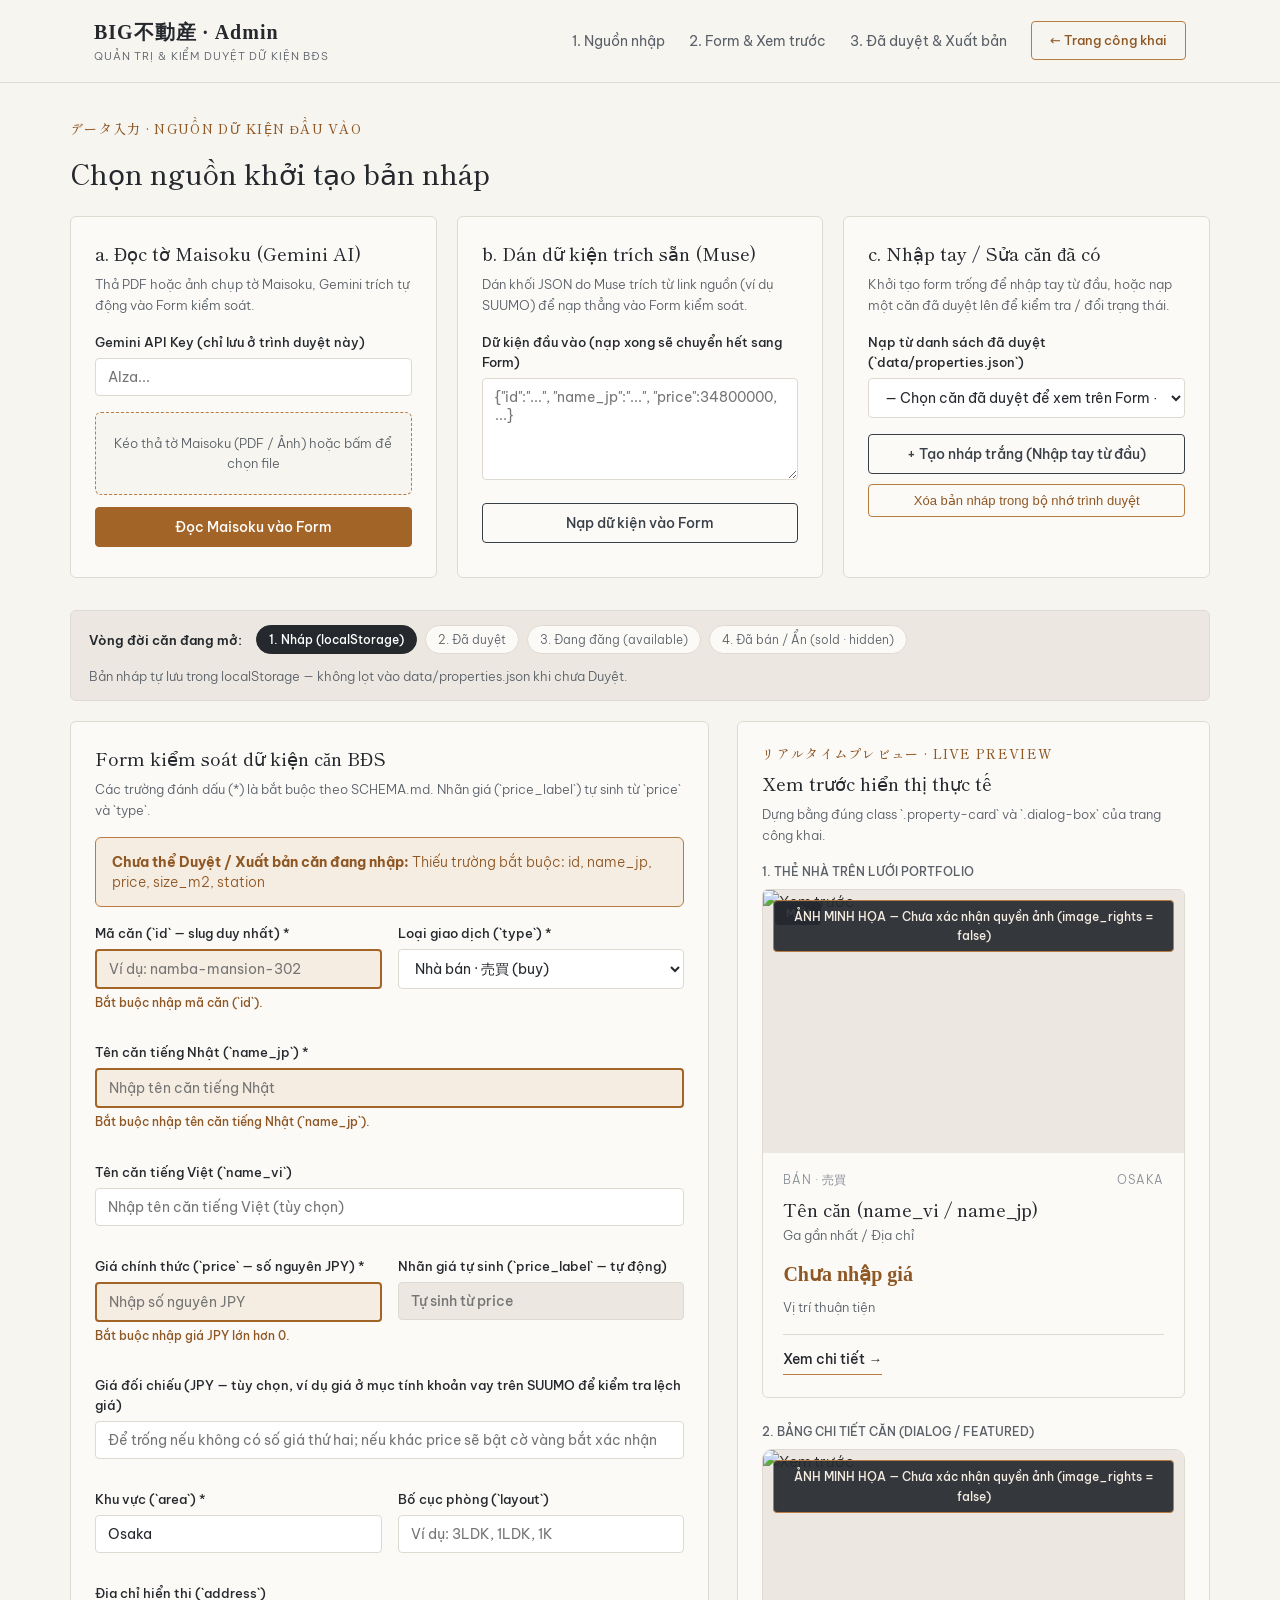
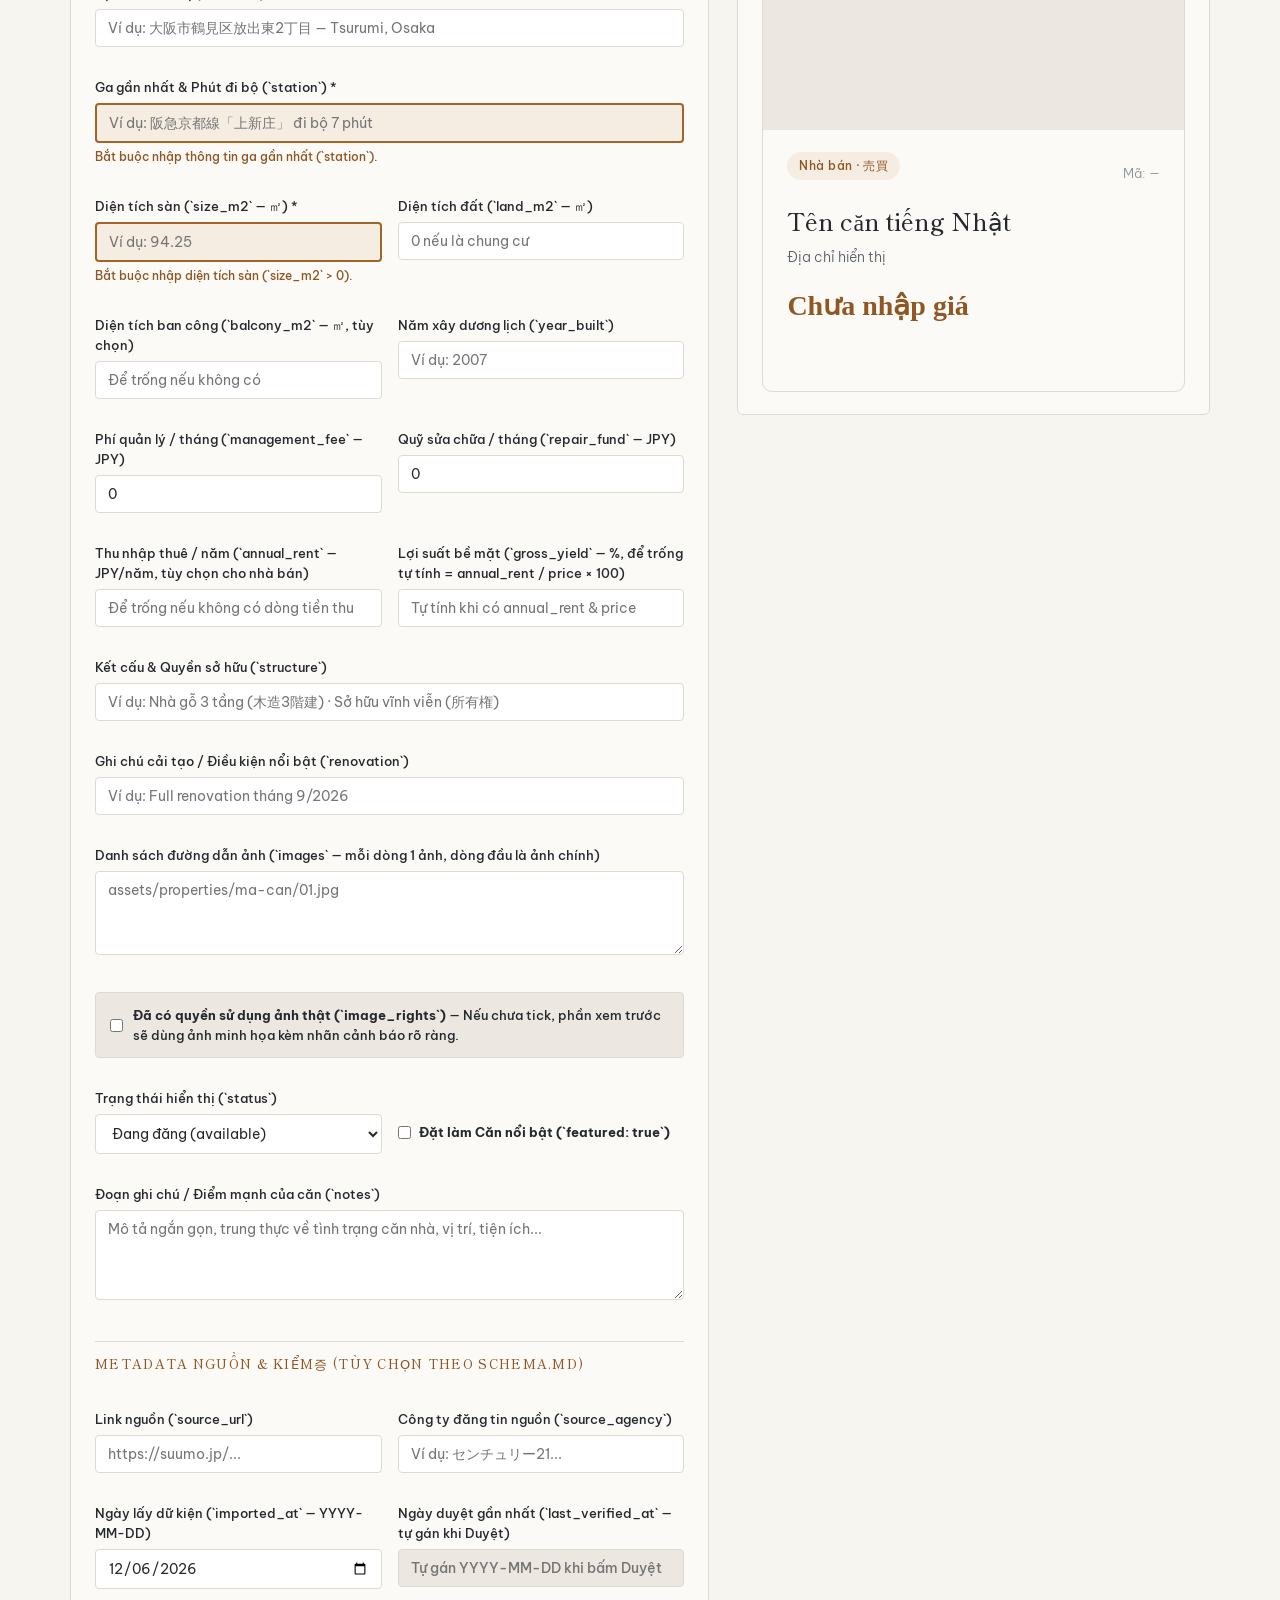
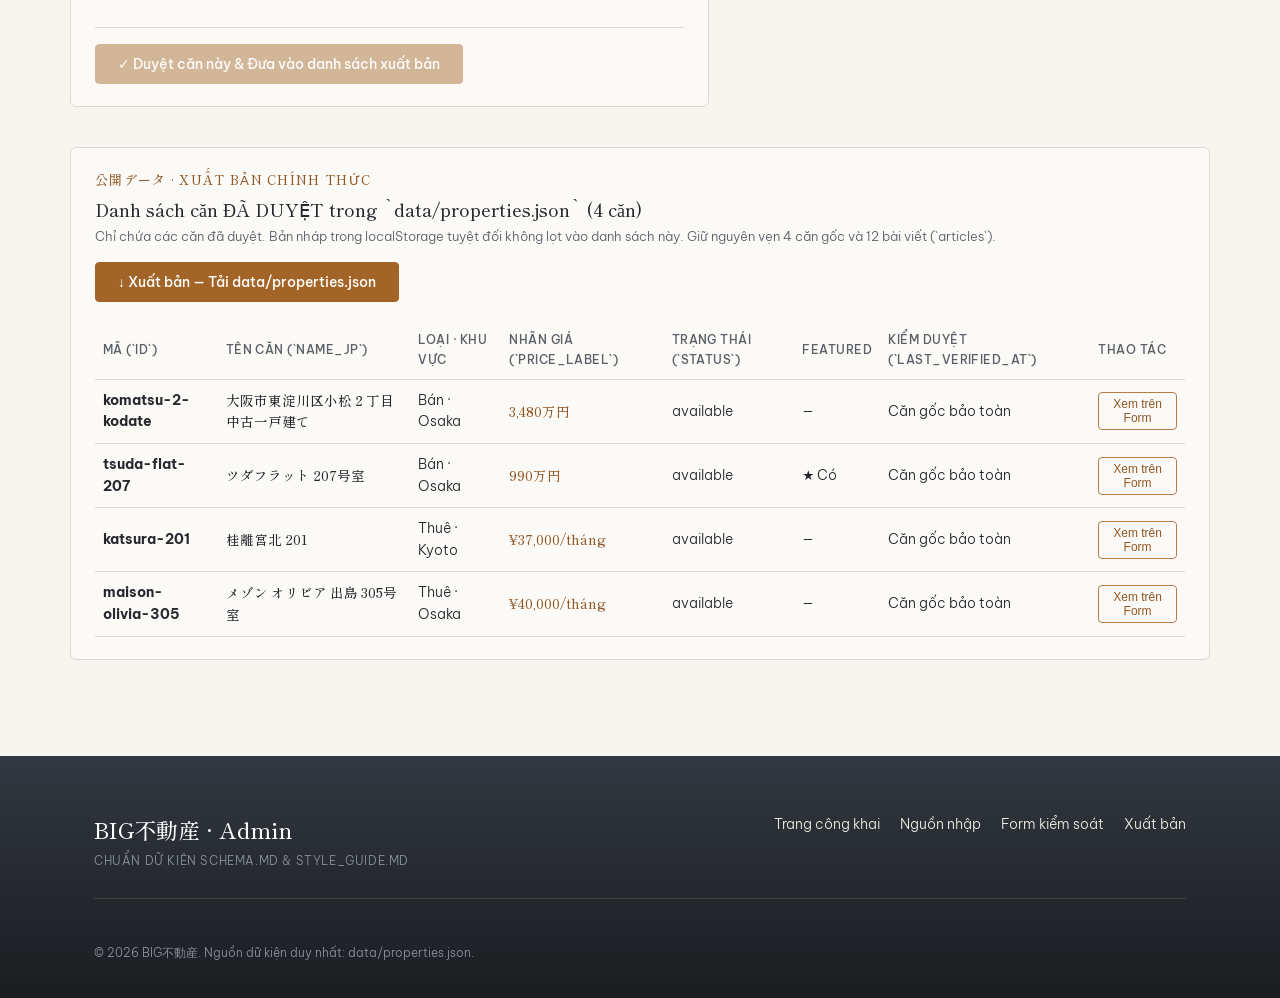
==== admin.html @ 8696714f "style: apply modern Japandi architectural palette (honey oak, slate charcoal, limestone off-white)" ====
<!DOCTYPE html>
<html lang="vi">
<head>
  <meta charset="utf-8">
  <meta name="viewport" content="width=device-width, initial-scale=1.0">
  <title>Admin Quản trị nhà — BIG不動産</title>
  <link rel="stylesheet" href="styles.css?v=20261109a">
</head>
<body>

  <!-- HEADER CHUẨN STYLE_GUIDE.md -->
  <header class="site-header">
    <div class="container header-inner">
      <div class="brand-logo">
        <a href="index.html" class="brand-name serif">BIG不動産 · Admin</a>
        <span class="brand-sub">Quản trị &amp; Kiểm duyệt dữ kiện BĐS</span>
      </div>
      <nav>
        <ul class="nav-menu">
          <li><a href="#intake-section" class="nav-link">1. Nguồn nhập</a></li>
          <li><a href="#form-section" class="nav-link">2. Form &amp; Xem trước</a></li>
          <li><a href="#publish-section" class="nav-link">3. Đã duyệt &amp; Xuất bản</a></li>
          <li><a href="index.html" class="btn-outline-amber">← Trang công khai</a></li>
        </ul>
      </nav>
    </div>
  </header>

  <main class="admin-main container">

    <!-- KHỐI 1: BA NGUỒN VÀO (MAISOKU AI / DÁN JSON TRÍCH SẴN / NHẬP TAY) -->
    <section id="intake-section">
      <div class="section-head" style="margin-bottom: 20px;">
        <div class="kicker">データ入力 · Nguồn dữ kiện đầu vào</div>
        <h1 class="section-title">Chọn nguồn khởi tạo bản nháp</h1>
      </div>

      <div class="admin-intake-grid">
        <!-- (a) Nguồn 1: Maisoku PDF/ảnh qua Gemini AI -->
        <div class="admin-panel" style="margin-bottom: 0;">
          <h2 class="admin-panel-title serif">a. Đọc tờ Maisoku (Gemini AI)</h2>
          <p class="admin-panel-sub">Thả PDF hoặc ảnh chụp tờ Maisoku, Gemini trích tự động vào Form kiểm soát.</p>
          <div class="form-group">
            <label for="gemini-key">Gemini API Key (chỉ lưu ở trình duyệt này)</label>
            <input type="password" id="gemini-key" class="form-control" placeholder="AIza...">
          </div>
          <div class="admin-dropzone" id="maisoku-drop">
            <span id="maisoku-drop-label">Kéo thả tờ Maisoku (PDF / Ảnh) hoặc bấm để chọn file</span>
            <input type="file" id="maisoku-file" multiple accept="image/*,application/pdf" hidden>
          </div>
          <button type="button" class="btn-primary" id="btn-extract-maisoku" style="width: 100%;">Đọc Maisoku vào Form</button>
          <div id="ai-status" style="margin-top: 8px; font-size: 12.5px; color: var(--amber-ink); font-weight: 500;"></div>
        </div>

        <!-- (b) Nguồn 2: Dán JSON đã trích sẵn (từ Muse / SUUMO) -->
        <div class="admin-panel" style="margin-bottom: 0;">
          <h2 class="admin-panel-title serif">b. Dán dữ kiện trích sẵn (Muse)</h2>
          <p class="admin-panel-sub">Dán khối JSON do Muse trích từ link nguồn (ví dụ SUUMO) để nạp thẳng vào Form kiểm soát.</p>
          <div class="form-group">
            <label for="json-paste-input">Dữ kiện đầu vào (nạp xong sẽ chuyển hết sang Form)</label>
            <textarea id="json-paste-input" class="form-control" style="min-height: 102px;" placeholder='{"id":"...", "name_jp":"...", "price":34800000, ...}'></textarea>
          </div>
          <button type="button" class="btn-secondary" id="btn-load-json" style="width: 100%;">Nạp dữ kiện vào Form</button>
          <div id="paste-status" style="margin-top: 8px; font-size: 12.5px; color: var(--amber-ink); font-weight: 500;"></div>
        </div>

        <!-- (c) Nguồn 3: Nhập tay từ đầu hoặc chọn căn hiện có -->
        <div class="admin-panel" style="margin-bottom: 0;">
          <h2 class="admin-panel-title serif">c. Nhập tay / Sửa căn đã có</h2>
          <p class="admin-panel-sub">Khởi tạo form trống để nhập tay từ đầu, hoặc nạp một căn đã duyệt lên để kiểm tra / đổi trạng thái.</p>
          <div class="form-group">
            <label for="select-existing">Nạp từ danh sách đã duyệt (`data/properties.json`)</label>
            <select id="select-existing" class="form-control">
              <option value="">— Chọn căn để nạp lên Form —</option>
            </select>
          </div>
          <div style="display: flex; flex-direction: column; gap: 10px; margin-top: 16px;">
            <button type="button" class="btn-secondary" id="btn-new-manual" style="width: 100%;">+ Tạo nháp trắng (Nhập tay từ đầu)</button>
            <button type="button" class="btn-outline-amber" id="btn-clear-draft" style="width: 100%;">Xóa bản nháp trong bộ nhớ trình duyệt</button>
          </div>
        </div>
      </div>
    </section>

    <!-- THANH VÒNG ĐỜI (LIFECYCLE BAR) -->
    <div class="admin-lifecycle-bar" id="form-section">
      <div class="lifecycle-steps">
        <span style="font-size: 12.5px; font-weight: 600; color: var(--ink); margin-right: 6px;">Vòng đời căn đang mở:</span>
        <span class="lifecycle-pill current" id="lc-draft">1. Nháp (localStorage)</span>
        <span class="lifecycle-pill" id="lc-approved">2. Đã duyệt</span>
        <span class="lifecycle-pill" id="lc-available">3. Đang đăng (available)</span>
        <span class="lifecycle-pill" id="lc-sold-hidden">4. Đã bán / Ẩn (sold · hidden)</span>
      </div>
      <div id="draft-autosave-indicator" style="font-size: 12.5px; color: var(--muted);">
        Bản nháp tự lưu trong localStorage — không lọt vào data/properties.json khi chưa Duyệt.
      </div>
    </div>

    <!-- KHỐI 2: WORKSPACE 2 CỘT (FORM KIỂM SOÁT + XEM TRƯỚC TRỰC TIẾP) -->
    <div class="admin-workspace">

      <!-- CỘT TRÁI: FORM TỪNG TRƯỜNG + KIỂM TRA TỰ ĐỘNG -->
      <div class="admin-panel">
        <h2 class="admin-panel-title serif">Form kiểm soát dữ kiện căn BĐS</h2>
        <p class="admin-panel-sub">Các trường đánh dấu (*) là bắt buộc theo SCHEMA.md. Nhãn giá (`price_label`) tự sinh từ `price` và `type`.</p>

        <!-- Hộp cảnh báo trùng id / source_url -->
        <div class="admin-alert admin-alert-ink" id="alert-duplicate"></div>

        <!-- Hộp Cờ lệch giá (Bắt buộc xác nhận nếu compare_price != price) -->
        <div class="admin-alert admin-alert-amber" id="alert-price-mismatch">
          <div style="font-weight: 600; margin-bottom: 6px;" id="price-mismatch-text">Cờ cảnh báo lệch giá!</div>
          <label style="display: flex; align-items: center; gap: 8px; cursor: pointer; font-size: 13px; color: var(--ink);">
            <input type="checkbox" id="confirm-price-mismatch">
            <span>Tôi đã đối chiếu lại tài liệu nguồn và xác nhận mức giá chính thức (`price`) là đúng.</span>
          </label>
        </div>

        <!-- Hộp tổng hợp lỗi bắt buộc -->
        <div class="admin-alert admin-alert-amber" id="alert-validation-summary"></div>

        <form id="property-form" novalidate>
          <div class="admin-form-grid">

            <!-- 1. id (Bắt buộc) -->
            <div class="form-group" id="grp-id">
              <label for="f-id">Mã căn (`id` — slug duy nhất) *</label>
              <input type="text" id="f-id" class="form-control" placeholder="Ví dụ: namba-mansion-302" required>
              <div class="field-error-msg">Bắt buộc nhập mã căn (`id`).</div>
            </div>

            <!-- 2. type (Bắt buộc) -->
            <div class="form-group" id="grp-type">
              <label for="f-type">Loại giao dịch (`type`) *</label>
              <select id="f-type" class="form-control" required>
                <option value="buy">Nhà bán · 売買 (buy)</option>
                <option value="rent">Cho thuê · 賃貸 (rent)</option>
              </select>
              <div class="field-error-msg">Bắt buộc chọn loại giao dịch (`buy` hoặc `rent`).</div>
            </div>

            <!-- 3. name_jp (Bắt buộc) -->
            <div class="form-group full-width" id="grp-name_jp">
              <label for="f-name_jp">Tên căn tiếng Nhật (`name_jp`) *</label>
              <input type="text" id="f-name_jp" class="form-control" placeholder="Nhập tên căn tiếng Nhật" required>
              <div class="field-error-msg">Bắt buộc nhập tên căn tiếng Nhật (`name_jp`).</div>
            </div>

            <!-- 4. name_vi -->
            <div class="form-group full-width" id="grp-name_vi">
              <label for="f-name_vi">Tên căn tiếng Việt (`name_vi`)</label>
              <input type="text" id="f-name_vi" class="form-control" placeholder="Nhập tên căn tiếng Việt (tùy chọn)">
            </div>

            <!-- 5. price (Bắt buộc) -->
            <div class="form-group" id="grp-price">
              <label for="f-price">Giá chính thức (`price` — số nguyên JPY) *</label>
              <input type="number" id="f-price" class="form-control" min="1" step="1" placeholder="Nhập số nguyên JPY" required>
              <div class="field-error-msg">Bắt buộc nhập giá JPY lớn hơn 0.</div>
            </div>

            <!-- 6. price_label (TỰ SINH, readonly) -->
            <div class="form-group" id="grp-price_label">
              <label for="f-price_label">Nhãn giá tự sinh (`price_label` — tự động)</label>
              <input type="text" id="f-price_label" class="form-control" readonly placeholder="Tự sinh từ price">
            </div>

            <!-- Ô kiểm soát: Giá đối chiếu (tùy chọn) -->
            <div class="form-group full-width" id="grp-compare_price">
              <label for="f-compare_price">Giá đối chiếu (JPY — tùy chọn, ví dụ giá ở mục tính khoản vay trên SUUMO để kiểm tra lệch giá)</label>
              <input type="number" id="f-compare_price" class="form-control" min="0" step="1" placeholder="Để trống nếu không có số giá thứ hai; nếu khác price sẽ bật cờ vàng bắt xác nhận">
            </div>

            <!-- 7. area (Bắt buộc) -->
            <div class="form-group" id="grp-area">
              <label for="f-area">Khu vực (`area`) *</label>
              <input type="text" id="f-area" list="area-options" class="form-control" placeholder="Ví dụ: Osaka, Kyoto" required>
              <datalist id="area-options">
                <option value="Osaka"></option>
                <option value="Kyoto"></option>
                <option value="Tokyo"></option>
                <option value="Fukuoka"></option>
              </datalist>
              <div class="field-error-msg">Bắt buộc nhập khu vực (`area`).</div>
            </div>

            <!-- 8. layout -->
            <div class="form-group" id="grp-layout">
              <label for="f-layout">Bố cục phòng (`layout`)</label>
              <input type="text" id="f-layout" class="form-control" placeholder="Ví dụ: 3LDK, 1LDK, 1K">
            </div>

            <!-- 9. address -->
            <div class="form-group full-width" id="grp-address">
              <label for="f-address">Địa chỉ hiển thị (`address`)</label>
              <input type="text" id="f-address" class="form-control" placeholder="Ví dụ: 大阪市鶴見区放出東2丁目 — Tsurumi, Osaka">
            </div>

            <!-- 10. station (Bắt buộc) -->
            <div class="form-group full-width" id="grp-station">
              <label for="f-station">Ga gần nhất &amp; Phút đi bộ (`station`) *</label>
              <input type="text" id="f-station" class="form-control" placeholder="Ví dụ: 阪急京都線「上新庄」 đi bộ 7 phút" required>
              <div class="field-error-msg">Bắt buộc nhập thông tin ga gần nhất (`station`).</div>
            </div>

            <!-- 11. size_m2 (Bắt buộc) -->
            <div class="form-group" id="grp-size_m2">
              <label for="f-size_m2">Diện tích sàn (`size_m2` — ㎡) *</label>
              <input type="number" id="f-size_m2" class="form-control" min="0.01" step="0.01" placeholder="Ví dụ: 94.25" required>
              <div class="field-error-msg">Bắt buộc nhập diện tích sàn (`size_m2` &gt; 0).</div>
            </div>

            <!-- 12. land_m2 -->
            <div class="form-group" id="grp-land_m2">
              <label for="f-land_m2">Diện tích đất (`land_m2` — ㎡)</label>
              <input type="number" id="f-land_m2" class="form-control" min="0" step="0.01" placeholder="0 nếu là chung cư">
            </div>

            <!-- 13. balcony_m2 (Tùy chọn) -->
            <div class="form-group" id="grp-balcony_m2">
              <label for="f-balcony_m2">Diện tích ban công (`balcony_m2` — ㎡, tùy chọn)</label>
              <input type="number" id="f-balcony_m2" class="form-control" min="0" step="0.01" placeholder="Để trống nếu không có">
            </div>

            <!-- 14. year_built -->
            <div class="form-group" id="grp-year_built">
              <label for="f-year_built">Năm xây dương lịch (`year_built`)</label>
              <input type="number" id="f-year_built" class="form-control" min="0" max="2100" step="1" placeholder="Ví dụ: 2007">
            </div>

            <!-- 15. management_fee -->
            <div class="form-group" id="grp-management_fee">
              <label for="f-management_fee">Phí quản lý / tháng (`management_fee` — JPY)</label>
              <input type="number" id="f-management_fee" class="form-control" min="0" step="1" placeholder="0 nếu không có">
            </div>

            <!-- 16. repair_fund -->
            <div class="form-group" id="grp-repair_fund">
              <label for="f-repair_fund">Quỹ sửa chữa / tháng (`repair_fund` — JPY)</label>
              <input type="number" id="f-repair_fund" class="form-control" min="0" step="1" placeholder="0 nếu không có">
            </div>

            <!-- 16b. annual_rent (Tùy chọn cho nhà bán - Việc 7) -->
            <div class="form-group" id="grp-annual_rent">
              <label for="f-annual_rent">Thu nhập thuê / năm (`annual_rent` — JPY/năm, tùy chọn cho nhà bán)</label>
              <input type="number" id="f-annual_rent" class="form-control" min="0" step="1" placeholder="Để trống nếu không có dòng tiền thuê">
            </div>

            <!-- 16c. gross_yield (Tùy chọn cho nhà bán, tự tính từ annual_rent / price * 100 - Việc 7) -->
            <div class="form-group" id="grp-gross_yield">
              <label for="f-gross_yield">Lợi suất bề mặt (`gross_yield` — %, để trống tự tính = annual_rent / price × 100)</label>
              <input type="number" id="f-gross_yield" class="form-control" min="0" step="0.01" placeholder="Tự tính khi có annual_rent &amp; price">
            </div>

            <!-- 17. structure -->
            <div class="form-group full-width" id="grp-structure">
              <label for="f-structure">Kết cấu &amp; Quyền sở hữu (`structure`)</label>
              <input type="text" id="f-structure" class="form-control" placeholder="Ví dụ: Nhà gỗ 3 tầng (木造3階建) · Sở hữu vĩnh viễn (所有権)">
            </div>

            <!-- 18. renovation -->
            <div class="form-group full-width" id="grp-renovation">
              <label for="f-renovation">Ghi chú cải tạo / Điều kiện nổi bật (`renovation`)</label>
              <input type="text" id="f-renovation" class="form-control" placeholder="Ví dụ: Full renovation tháng 9/2026">
            </div>

            <!-- 19. images -->
            <div class="form-group full-width" id="grp-images">
              <label for="f-images">Danh sách đường dẫn ảnh (`images` — mỗi dòng 1 ảnh, dòng đầu là ảnh chính)</label>
              <textarea id="f-images" class="form-control" style="min-height: 84px;" placeholder="assets/properties/ma-can/01.jpg"></textarea>
            </div>

            <!-- 20. image_rights (Quyền ảnh) -->
            <div class="form-group full-width" style="background-color: var(--bg-soft); padding: 12px 14px; border-radius: 4px; border: 1px solid var(--line);">
              <label style="display: flex; align-items: center; gap: 10px; cursor: pointer; margin-bottom: 0;">
                <input type="checkbox" id="f-image_rights">
                <span><strong>Đã có quyền sử dụng ảnh thật (`image_rights`)</strong> — Nếu chưa tick, phần xem trước sẽ dùng ảnh minh họa kèm nhãn cảnh báo rõ ràng.</span>
              </label>
            </div>

            <!-- 21. status -->
            <div class="form-group" id="grp-status">
              <label for="f-status">Trạng thái hiển thị (`status`)</label>
              <select id="f-status" class="form-control">
                <option value="available">Đang đăng (available)</option>
                <option value="sold">Đã bán / Đã thuê (sold)</option>
                <option value="hidden">Ẩn khỏi trang công khai (hidden)</option>
              </select>
            </div>

            <!-- 22. featured -->
            <div class="form-group" style="display: flex; align-items: center; padding-top: 22px;">
              <label style="display: flex; align-items: center; gap: 8px; cursor: pointer; margin-bottom: 0;">
                <input type="checkbox" id="f-featured">
                <span><strong>Đặt làm Căn nổi bật (`featured: true`)</strong></span>
              </label>
            </div>

            <!-- 23. notes -->
            <div class="form-group full-width" id="grp-notes">
              <label for="f-notes">Đoạn ghi chú / Điểm mạnh của căn (`notes`)</label>
              <textarea id="f-notes" class="form-control" placeholder="Mô tả ngắn gọn, trung thực về tình trạng căn nhà, vị trí, tiện ích..."></textarea>
            </div>

            <!-- 5 TRƯỜNG TÙY CHỌN MỞ RỘNG TRONG HỢP ĐỒNG -->
            <div class="form-group full-width" style="border-top: 1px solid var(--line); padding-top: 12px; margin-top: 4px;">
              <div class="kicker" style="margin-bottom: 4px;">Metadata Nguồn &amp; Kiểm증 (Tùy chọn theo SCHEMA.md)</div>
            </div>

            <div class="form-group" id="grp-source_url">
              <label for="f-source_url">Link nguồn (`source_url`)</label>
              <input type="url" id="f-source_url" class="form-control" placeholder="https://suumo.jp/...">
            </div>

            <div class="form-group" id="grp-source_agency">
              <label for="f-source_agency">Công ty đăng tin nguồn (`source_agency`)</label>
              <input type="text" id="f-source_agency" class="form-control" placeholder="Ví dụ: センチュリー21...">
            </div>

            <div class="form-group" id="grp-imported_at">
              <label for="f-imported_at">Ngày lấy dữ kiện (`imported_at` — YYYY-MM-DD)</label>
              <input type="date" id="f-imported_at" class="form-control">
            </div>

            <div class="form-group" id="grp-last_verified_at">
              <label for="f-last_verified_at">Ngày duyệt gần nhất (`last_verified_at` — tự gán khi Duyệt)</label>
              <input type="text" id="f-last_verified_at" class="form-control" readonly placeholder="Tự gán YYYY-MM-DD khi bấm Duyệt">
            </div>

          </div>

          <div style="margin-top: 22px; padding-top: 16px; border-top: 1px solid var(--line); display: flex; flex-wrap: wrap; gap: 12px; align-items: center;">
            <button type="button" class="btn-primary" id="btn-approve">
              ✓ Duyệt căn này &amp; Đưa vào danh sách xuất bản
            </button>
            <span id="approve-feedback" style="font-size: 13px; color: var(--amber-ink); font-weight: 500;"></span>
          </div>
        </form>
      </div>

      <!-- CỘT PHẢI: XEM TRƯỚC TRỰC TIẾP (DÙNG ĐÚNG CLASS TRANG CÔNG KHAI) -->
      <div class="admin-preview-sticky">
        <div class="admin-panel">
          <div class="kicker" style="margin-bottom: 4px;">リアルタイムプレビュー · Live Preview</div>
          <h2 class="admin-panel-title serif">Xem trước hiển thị thực tế</h2>
          <p class="admin-panel-sub">Dựng bằng đúng class `.property-card` và `.dialog-box` của trang công khai.</p>

          <div style="margin-bottom: 24px;">
            <div style="font-size: 12px; color: var(--muted); font-weight: 500; margin-bottom: 8px; text-transform: uppercase;">1. Thẻ nhà trên lưới Portfolio</div>
            <div id="preview-card-container"></div>
          </div>

          <div>
            <div style="font-size: 12px; color: var(--muted); font-weight: 500; margin-bottom: 8px; text-transform: uppercase;">2. Bảng chi tiết căn (Dialog / Featured)</div>
            <div id="preview-detail-container"></div>
          </div>
        </div>
      </div>

    </div>

    <!-- KHỐI 3: DANH SÁCH CĂN ĐÃ DUYỆT & XUẤT BẢN FILE data/properties.json -->
    <section class="admin-panel" id="publish-section" style="margin-top: 16px;">
      <div style="display: flex; flex-wrap: wrap; justify-content: space-between; align-items: center; gap: 16px; margin-bottom: 18px;">
        <div>
          <div class="kicker" style="margin-bottom: 4px;">公開データ · Xuất bản chính thức</div>
          <h2 class="admin-panel-title serif" style="margin-bottom: 2px;">Danh sách căn ĐÃ DUYỆT trong `data/properties.json` (<span id="approved-count">0</span> căn)</h2>
          <p class="admin-panel-sub" style="margin-bottom: 0;">Chỉ chứa các căn đã duyệt. Bản nháp trong localStorage tuyệt đối không lọt vào danh sách này. Giữ nguyên vẹn 4 căn gốc và <span id="articles-count">0</span> bài viết (`articles`).</p>
        </div>
        <button type="button" class="btn-primary" id="btn-download-json">
          ↓ Xuất bản — Tải data/properties.json
        </button>
      </div>

      <div style="overflow-x: auto;">
        <table class="admin-approved-list">
          <thead>
            <tr>
              <th>Mã (`id`)</th>
              <th>Tên căn (`name_jp`)</th>
              <th>Loại · Khu vực</th>
              <th>Nhãn giá (`price_label`)</th>
              <th>Trạng thái (`status`)</th>
              <th>Featured</th>
              <th>Kiểm duyệt (`last_verified_at`)</th>
              <th>Thao tác</th>
            </tr>
          </thead>
          <tbody id="approved-table-body">
            <!-- Render danh sách căn đã duyệt -->
          </tbody>
        </table>
      </div>
    </section>

  </main>

  <footer class="site-footer">
    <div class="container footer-inner">
      <div class="footer-top">
        <div class="footer-brand">
          <h3 class="serif">BIG不動産 · Admin</h3>
          <p>Chuẩn dữ kiện SCHEMA.md &amp; STYLE_GUIDE.md</p>
        </div>
        <ul class="footer-links">
          <li><a href="index.html" class="footer-link">Trang công khai</a></li>
          <li><a href="#intake-section" class="footer-link">Nguồn nhập</a></li>
          <li><a href="#form-section" class="footer-link">Form kiểm soát</a></li>
          <li><a href="#publish-section" class="footer-link">Xuất bản</a></li>
        </ul>
      </div>
      <div class="footer-copy">© 2026 BIG不動産. Nguồn dữ kiện duy nhất: data/properties.json.</div>
    </div>
  </footer>

  <script src="config.js?v=20261107e"></script>
  <script src="i18n.js?v=20261107e"></script>
  <script src="admin.js?v=20261107e"></script>
</body>
</html>
---- styles.css ----
/* ==========================================================================
   STYLE GUIDE — BIG不動産 (Japandi Portfolio)
   ========================================================================== */

@import url('https://fonts.googleapis.com/css2?family=Be+Vietnam+Pro:wght@300;400;500;600&family=Shippori+Mincho+B1:wght@400;500;600;700&display=swap');

:root {
  /* Phong cách Modern Japandi & Kiến trúc Nhật Bản (Lấy cảm hứng từ cửa gỗ sồi & khối than chì) */
  --bg: #F7F5F0;          /* Trắng ngà đá vôi (Limestone Off-White) */
  --bg-soft: #ECE8E1;     /* Xám cát bê tông sáng (Light Sand / Concrete) */
  --card: #FCFAF7;        /* Trắng kem nền thẻ sạch sẽ */
  --ink: #25292E;         /* Xám than chì đậm (Deep Slate Charcoal) — tiêu đề, chữ chính */
  --muted: #596068;       /* Xám trung tính — chữ phụ */
  --faint: #8A9098;       /* Chữ mờ, ghi chú nhỏ */
  --line: #DFDAD1;        /* Đường kẻ vữa mảnh tinh tế */
  --accent: #383F47;      /* Xám than kiến trúc — khối đậm, nút phụ */
  --accent-ink: #25292E;
  --accent-soft: #EAE6DF;
  --amber: #B87B41;       /* Nâu gỗ sồi mật ong (Warm Honey Oak) — điểm nhấn chính */
  --amber-ink: #8F5724;   /* Nâu gỗ đậm cho chữ giá / nhãn trên nền sáng */
  --amber-soft: #F6EDE2;  /* Nền gỗ sồi nhạt */
  --amber-line: #E8D3BC;  /* Viền gỗ nhạt */
  --cta: #A36427;         /* Nút chính — Nâu gỗ ấm tự nhiên */
  --cta-ink: #FFFFFF;
}

* {
  box-sizing: border-box;
  margin: 0;
  padding: 0;
}

html {
  scroll-behavior: smooth;
}

body {
  background-color: var(--bg);
  color: var(--ink);
  font-family: 'Be Vietnam Pro', system-ui, -apple-system, sans-serif;
  font-weight: 300;
  line-height: 1.6;
  font-size: 15px;
  -webkit-font-smoothing: antialiased;
}

h1, h2, h3, h4, .serif {
  font-family: 'Shippori Mincho B1', 'Noto Serif', serif;
  font-weight: 500;
  color: var(--ink);
}

a {
  color: inherit;
  text-decoration: none;
  transition: opacity 0.2s;
}

img {
  max-width: 100%;
  display: block;
}

/* Container */
.container {
  max-width: 1140px;
  margin: 0 auto;
  padding: 0 24px;
}

/* Buttons */
.btn-primary {
  display: inline-block;
  background-color: var(--cta);
  color: var(--cta-ink);
  font-family: 'Be Vietnam Pro', sans-serif;
  font-size: 14px;
  font-weight: 500;
  padding: 10px 22px;
  border-radius: 4px;
  border: 1px solid var(--cta);
  cursor: pointer;
  transition: all 0.2s;
}
.btn-primary:hover {
  opacity: 0.92;
}

.btn-secondary {
  display: inline-block;
  background: transparent;
  color: var(--accent);
  font-family: 'Be Vietnam Pro', sans-serif;
  font-size: 14px;
  font-weight: 500;
  padding: 10px 22px;
  border-radius: 4px;
  border: 1px solid var(--accent);
  cursor: pointer;
  transition: all 0.2s;
}
.btn-secondary:hover {
  background-color: var(--accent-soft);
}

.btn-outline-amber {
  display: inline-block;
  background: transparent;
  color: var(--amber-ink);
  font-size: 13px;
  font-weight: 500;
  padding: 8px 18px;
  border-radius: 4px;
  border: 1px solid var(--amber);
  cursor: pointer;
  transition: all 0.2s;
}
.btn-outline-amber:hover {
  background-color: var(--amber-soft);
}

/* ==========================================================================
   1. HEADER
   ========================================================================== */
header.site-header {
  position: sticky;
  top: 0;
  z-index: 100;
  background-color: rgba(247, 245, 240, 0.94);
  backdrop-filter: blur(8px);
  border-bottom: 1px solid var(--line);
  padding: 16px 0;
}
.header-inner {
  display: flex;
  align-items: center;
  justify-content: space-between;
}
.brand-logo {
  display: flex;
  flex-direction: column;
}
.brand-name {
  font-size: 20px;
  letter-spacing: 0.05em;
  font-weight: 600;
  color: var(--ink);
}
.brand-sub {
  font-size: 11px;
  color: var(--muted);
  letter-spacing: 0.08em;
  text-transform: uppercase;
}
.nav-menu {
  display: flex;
  align-items: center;
  gap: 24px;
  list-style: none;
}
.nav-link {
  font-size: 14px;
  color: var(--muted);
  font-weight: 400;
  transition: color 0.2s;
}
.nav-link:hover {
  color: var(--ink);
}

/* ==========================================================================
   2. HERO
   ========================================================================== */
section.hero {
  padding: 64px 0 44px;
}
.kicker {
  color: var(--amber-ink);
  font-size: 13px;
  font-weight: 500;
  letter-spacing: 0.1em;
  text-transform: uppercase;
  margin-bottom: 12px;
  font-family: 'Shippori Mincho B1', serif;
}
.hero-title {
  font-size: clamp(28px, 4.5vw, 42px);
  line-height: 1.25;
  margin-bottom: 18px;
  color: var(--ink);
  max-width: 820px;
}
.hero-desc {
  font-size: 16px;
  color: var(--muted);
  max-width: 680px;
  margin-bottom: 28px;
  line-height: 1.7;
}
.hero-actions {
  display: flex;
  flex-wrap: wrap;
  gap: 14px;
  margin-bottom: 8px;
}

.lang-select {
  background-color: var(--card);
  color: var(--ink);
  border: 1px solid var(--line);
  border-radius: 4px;
  padding: 5px 10px;
  font-family: 'Be Vietnam Pro', sans-serif;
  font-size: 12.5px;
  font-weight: 500;
  cursor: pointer;
  outline: none;
}
.lang-select:focus {
  border-color: var(--accent);
}
.hero-metrics {
  display: flex;
  flex-wrap: wrap;
  gap: 32px;
  padding-top: 24px;
  border-top: 1px solid var(--line);
}
.metric-item {
  display: flex;
  flex-direction: column;
}
.metric-val {
  font-size: 24px;
  color: var(--ink);
  font-family: 'Shippori Mincho B1', serif;
  font-weight: 600;
}
.metric-label {
  font-size: 12px;
  color: var(--muted);
  text-transform: uppercase;
  letter-spacing: 0.04em;
}

/* ==========================================================================
   3. BRAND IMAGE BANNER (Sunset Kiyomizu-dera)
   ========================================================================== */
section.brand-banner {
  margin-bottom: 72px;
}
.banner-frame {
  position: relative;
  width: 100%;
  height: 380px;
  overflow: hidden;
  border-radius: 4px;
  background-color: var(--bg-soft);
}
.banner-frame img {
  width: 100%;
  height: 100%;
  object-fit: cover;
}
.banner-caption {
  position: absolute;
  bottom: 0;
  left: 0;
  right: 0;
  padding: 24px 28px 18px;
  background: linear-gradient(to top, rgba(37, 41, 46, 0.78), transparent);
  color: #FFFFFF;
  font-family: 'Shippori Mincho B1', serif;
  font-size: 14px;
  letter-spacing: 0.05em;
}

/* ==========================================================================
   4. FEATURED PROPERTY (Căn nổi bật)
   ========================================================================== */
section.featured-section {
  background-color: var(--bg-soft);
  padding: 64px 0;
  margin-bottom: 72px;
}
.featured-grid {
  display: grid;
  grid-template-columns: 1.15fr 1fr;
  gap: 40px;
  align-items: start;
}
.gallery-main {
  width: 100%;
  height: 380px;
  border-radius: 4px;
  overflow: hidden;
  background: var(--bg-soft);
  margin-bottom: 12px;
}
.gallery-main img {
  width: 100%;
  height: 100%;
  object-fit: cover;
}
.gallery-thumbs {
  display: flex;
  gap: 10px;
  overflow-x: auto;
  padding-bottom: 4px;
}
.gallery-thumb {
  width: 76px;
  height: 54px;
  border-radius: 3px;
  overflow: hidden;
  cursor: pointer;
  border: 2px solid transparent;
  flex-shrink: 0;
  opacity: 0.75;
  transition: all 0.2s;
}
.gallery-thumb:hover {
  opacity: 1;
}
.gallery-thumb.active {
  border-color: var(--amber);
  opacity: 1;
}
.gallery-thumb img {
  width: 100%;
  height: 100%;
  object-fit: cover;
}

.featured-info {
  display: flex;
  flex-direction: column;
}
.status-pill {
  display: inline-block;
  align-self: flex-start;
  background-color: var(--amber-soft);
  color: var(--amber-ink);
  font-size: 12px;
  font-weight: 500;
  padding: 4px 12px;
  border-radius: 999px;
  margin-bottom: 14px;
  letter-spacing: 0.04em;
}
.featured-name {
  font-size: 26px;
  line-height: 1.3;
  margin-bottom: 6px;
}
.featured-address {
  font-size: 14px;
  color: var(--muted);
  margin-bottom: 16px;
}
.featured-price {
  font-size: 32px;
  color: var(--amber-ink);
  font-family: 'Shippori Mincho B1', serif;
  font-weight: 600;
  margin-bottom: 20px;
}
.spec-table {
  width: 100%;
  border-collapse: collapse;
  margin-bottom: 20px;
}
.spec-table tr {
  border-bottom: 1px solid var(--line);
}
.spec-table td {
  padding: 9px 0;
  font-size: 13.5px;
}
.spec-table td:first-child {
  color: var(--muted);
  width: 36%;
}
.spec-table td:last-child {
  color: var(--ink);
  font-weight: 400;
}
.featured-note {
  font-size: 14px;
  color: var(--muted);
  line-height: 1.6;
  margin-bottom: 24px;
}

/* ==========================================================================
   5. PORTFOLIO GRID (Lưới danh sách căn)
   ========================================================================== */
section.portfolio-section {
  padding: 24px 0 72px;
}
.section-head {
  margin-bottom: 32px;
}
.section-title {
  font-size: 28px;
  color: var(--ink);
}

.filter-pills {
  display: flex;
  flex-wrap: wrap;
  gap: 10px;
  margin-bottom: 32px;
}
.filter-btn {
  background: transparent;
  color: var(--muted);
  border: 1px solid var(--line);
  padding: 7px 18px;
  border-radius: 999px;
  font-size: 13px;
  font-family: 'Be Vietnam Pro', sans-serif;
  cursor: pointer;
  transition: all 0.2s;
}
.filter-btn:hover {
  border-color: var(--accent);
  color: var(--ink);
}
.filter-btn.active {
  background-color: var(--ink);
  color: #FFFFFF;
  border-color: var(--ink);
}

.property-grid {
  display: grid;
  grid-template-columns: repeat(auto-fill, minmax(320px, 1fr));
  gap: 32px;
}
.property-card {
  background-color: var(--card);
  border-radius: 6px;
  overflow: hidden;
  border: 1px solid var(--line);
  display: flex;
  flex-direction: column;
  transition: transform 0.2s, box-shadow 0.2s;
}
.property-card:hover {
  transform: translateY(-2px);
}
.card-image-wrap {
  position: relative;
  width: 100%;
  aspect-ratio: 16 / 10;
  background: var(--bg-soft);
  overflow: hidden;
}
.card-image-wrap img {
  width: 100%;
  height: 100%;
  object-fit: cover;
  transition: transform 0.3s;
}
.property-card:hover .card-image-wrap img {
  transform: scale(1.02);
}
.card-body {
  padding: 18px 20px 22px;
  display: flex;
  flex-direction: column;
  flex-grow: 1;
}
.card-meta-row {
  display: flex;
  justify-content: space-between;
  font-size: 11.5px;
  color: var(--faint);
  text-transform: uppercase;
  letter-spacing: 0.05em;
  margin-bottom: 8px;
}
.card-name {
  font-size: 18px;
  line-height: 1.35;
  margin-bottom: 4px;
}
.card-address {
  font-size: 13px;
  color: var(--muted);
  margin-bottom: 12px;
}
.card-price-row {
  margin-bottom: 8px;
}
.card-price {
  font-size: 20px;
  color: var(--amber-ink);
  font-family: 'Shippori Mincho B1', serif;
  font-weight: 600;
}
.card-spec-inline {
  font-size: 13px;
  color: var(--muted);
  margin-bottom: 16px;
  line-height: 1.5;
}
.card-footer {
  margin-top: auto;
  padding-top: 10px;
  border-top: 1px solid var(--line);
}
.card-btn-detail {
  background: transparent;
  border: none;
  font-family: 'Be Vietnam Pro', sans-serif;
  color: var(--ink);
  font-size: 13.5px;
  font-weight: 500;
  cursor: pointer;
  padding: 4px 0;
  border-bottom: 1.5px solid var(--amber);
  display: inline-block;
}
.card-btn-detail:hover {
  color: var(--amber-ink);
}

.empty-message {
  grid-column: 1 / -1;
  text-align: center;
  padding: 48px 0;
  color: var(--muted);
  font-size: 15px;
}

/* ==========================================================================
   6. ARTICLES / TIPS / GUIDES (Bài chia sẻ 読みもの)
   ========================================================================== */
section.articles-section {
  padding: 32px 0 72px;
  border-top: 1px solid var(--line);
}
.article-grid {
  display: grid;
  grid-template-columns: repeat(auto-fill, minmax(320px, 1fr));
  gap: 32px;
}
.article-card {
  background-color: var(--card);
  border: 1px solid var(--line);
  border-radius: 6px;
  overflow: hidden;
  display: flex;
  flex-direction: column;
}
.article-img-wrap {
  width: 100%;
  aspect-ratio: 16 / 9;
  background: var(--bg-soft);
  overflow: hidden;
}
.article-img-wrap img {
  width: 100%;
  height: 100%;
  object-fit: cover;
}
.article-body {
  padding: 20px;
  display: flex;
  flex-direction: column;
  flex-grow: 1;
}
.article-cat {
  font-size: 12px;
  color: var(--amber-ink);
  font-weight: 500;
  letter-spacing: 0.04em;
  margin-bottom: 8px;
}
.article-title {
  font-size: 18px;
  line-height: 1.4;
  margin-bottom: 10px;
}
.article-summary {
  font-size: 13.5px;
  color: var(--muted);
  line-height: 1.6;
  margin-bottom: 16px;
}
.article-content-full {
  display: none;
  font-size: 14px;
  color: var(--ink);
  line-height: 1.7;
  padding: 16px;
  background-color: var(--bg-soft);
  border-radius: 4px;
  margin-bottom: 16px;
  border: 1px solid var(--line);
}
.article-content-full.open {
  display: block;
}
.article-content-full p {
  margin-bottom: 10px;
}
.article-content-full ul {
  padding-left: 18px;
  margin-bottom: 10px;
}
.article-content-full li {
  margin-bottom: 6px;
}
.article-read-btn {
  margin-top: auto;
  align-self: flex-start;
  background: transparent;
  border: none;
  font-family: 'Be Vietnam Pro', sans-serif;
  color: var(--ink);
  font-size: 13.5px;
  font-weight: 500;
  cursor: pointer;
  padding: 4px 0;
  border-bottom: 1.5px solid var(--amber);
}
.article-read-btn:hover {
  color: var(--amber-ink);
}

/* ==========================================================================
   7. PROCESS (Quy trình mua nhà 4 bước)
   ========================================================================== */
section.process-section {
  padding: 32px 0 72px;
  border-top: 1px solid var(--line);
}
.process-grid {
  display: grid;
  grid-template-columns: repeat(4, 1fr);
  gap: 24px;
}
.process-step {
  padding-top: 16px;
  border-top: 2px solid var(--amber);
}
.step-num {
  font-family: 'Shippori Mincho B1', serif;
  font-size: 20px;
  color: var(--amber-ink);
  font-weight: 600;
  margin-bottom: 8px;
}
.step-title {
  font-size: 16px;
  margin-bottom: 10px;
  color: var(--ink);
}
.step-desc {
  font-size: 13.5px;
  color: var(--muted);
  line-height: 1.6;
}

/* ==========================================================================
   8. CONTACT (Khối liên hệ & Form)
   ========================================================================== */
section.contact-section {
  background-color: var(--bg-soft);
  padding: 64px 0;
}
.contact-grid {
  display: grid;
  grid-template-columns: 1fr 1.25fr;
  gap: 40px;
  align-items: start;
}
.contact-channels {
  display: flex;
  flex-direction: column;
  gap: 14px;
}
.channel-card {
  background-color: var(--card);
  border: 1px solid var(--line);
  padding: 16px 20px;
  border-radius: 6px;
  display: flex;
  align-items: center;
  justify-content: space-between;
  transition: border-color 0.2s;
}
.channel-card:hover {
  border-color: var(--accent);
}
.channel-info h4 {
  font-size: 15px;
  margin-bottom: 2px;
}
.channel-info p {
  font-size: 12.5px;
  color: var(--muted);
}
.channel-badge {
  font-size: 12px;
  color: var(--amber-ink);
  font-weight: 500;
}

.contact-form-card {
  background-color: var(--card);
  border: 1px solid var(--line);
  border-radius: 6px;
  padding: 28px 24px;
}
.form-title {
  font-size: 20px;
  margin-bottom: 8px;
}
.form-sub {
  font-size: 13px;
  color: var(--muted);
  margin-bottom: 20px;
}
.form-group {
  margin-bottom: 16px;
}
.form-group label {
  display: block;
  font-size: 12.5px;
  font-weight: 500;
  color: var(--ink);
  margin-bottom: 6px;
}
.form-control {
  width: 100%;
  padding: 9px 12px;
  background-color: #FFFFFF;
  border: 1px solid var(--line);
  border-radius: 4px;
  font-family: 'Be Vietnam Pro', sans-serif;
  font-size: 14px;
  color: var(--ink);
  outline: none;
  transition: border-color 0.2s;
}
.form-control:focus {
  border-color: var(--accent);
}
textarea.form-control {
  min-height: 90px;
  resize: vertical;
}

/* Khung soạn thảo tin nhắn viền đứt nét hổ phách */
.ready-message-box {
  display: none;
  margin-top: 20px;
  padding: 16px;
  background-color: var(--amber-soft);
  border: 1.5px dashed var(--amber);
  border-radius: 4px;
}
.ready-message-box.active {
  display: block;
}
.ready-message-title {
  font-size: 12.5px;
  font-weight: 600;
  color: var(--amber-ink);
  margin-bottom: 8px;
}
.ready-message-text {
  font-size: 13px;
  color: var(--ink);
  white-space: pre-wrap;
  line-height: 1.6;
  background-color: #FFFFFF;
  padding: 12px;
  border-radius: 4px;
  margin-bottom: 12px;
  border: 1px solid var(--line);
}

/* ==========================================================================
   9. FOOTER (Xám than kiến trúc & Gỗ sồi)
   ========================================================================== */
footer.site-footer {
  background: linear-gradient(180deg, #323840 0%, #1A1D20 100%);
  color: #ECE8DF;
  padding: 56px 0 36px;
}
.footer-inner {
  display: flex;
  flex-direction: column;
  gap: 32px;
}
.footer-top {
  display: flex;
  flex-wrap: wrap;
  justify-content: space-between;
  align-items: flex-start;
  gap: 24px;
  border-bottom: 1px solid rgba(223, 218, 209, 0.15);
  padding-bottom: 28px;
}
.footer-brand h3 {
  color: #FFFFFF;
  font-size: 22px;
  margin-bottom: 4px;
}
.footer-brand p {
  color: var(--faint);
  font-size: 12px;
  letter-spacing: 0.05em;
  text-transform: uppercase;
}
.footer-links {
  display: flex;
  flex-wrap: wrap;
  gap: 20px;
  list-style: none;
}
.footer-link {
  font-size: 13.5px;
  color: #ECE8DF;
  transition: color 0.2s;
}
.footer-link:hover {
  color: #D49B5B;
}
.footer-desc {
  font-size: 13px;
  color: var(--faint);
  line-height: 1.7;
  max-width: 680px;
}
.footer-copy {
  font-size: 12px;
  color: var(--faint);
  padding-top: 12px;
}

/* ==========================================================================
   DIALOG / MODAL (Xem chi tiết)
   ========================================================================== */
.dialog-overlay {
  position: fixed;
  inset: 0;
  background-color: rgba(24, 27, 30, 0.72);
  backdrop-filter: blur(4px);
  display: none;
  align-items: center;
  justify-content: center;
  padding: 20px;
  z-index: 1000;
}
.dialog-overlay.open {
  display: flex;
}
.dialog-box {
  background-color: var(--card);
  border-radius: 10px;
  width: 100%;
  max-width: 640px;
  max-height: 90vh;
  overflow-y: auto;
  border: 1px solid var(--line);
  box-shadow: 0 10px 30px rgba(0, 0, 0, 0.15);
}
.dialog-image {
  width: 100%;
  height: 280px;
  object-fit: cover;
  background: var(--bg-soft);
}
.dialog-body {
  padding: 28px;
}
.dialog-header-meta {
  display: flex;
  justify-content: space-between;
  align-items: center;
  margin-bottom: 8px;
}
.dialog-title {
  font-size: 24px;
  margin-bottom: 6px;
}
.dialog-address {
  font-size: 14px;
  color: var(--muted);
  margin-bottom: 16px;
}
.dialog-price {
  font-size: 28px;
  color: var(--amber-ink);
  font-family: 'Shippori Mincho B1', serif;
  font-weight: 600;
  margin-bottom: 20px;
}
.dialog-actions {
  display: flex;
  flex-wrap: wrap;
  gap: 12px;
  margin-top: 24px;
  padding-top: 18px;
  border-top: 1px solid var(--line);
}

/* ==========================================================================
   ĐỢT 2 — CHUẨN SALE: NHÃN GÓC THẺ NHÀ, BỘ LỌC NÂNG CAO, CTA GIỮA TRANG,
   MÁY TÍNH KHOẢN VAY, KÊNH LIÊN HỆ TRỰC TIẾP, PHÁP LÝ FOOTER & STICKY MOBILE
   ========================================================================== */

/* Nhãn góc dán trên ảnh thẻ nhà (tối đa 1 nhãn theo thứ tự ưu tiên) */
.card-badge {
  position: absolute;
  top: 12px;
  left: 12px;
  z-index: 4;
  padding: 4px 11px;
  border-radius: 4px;
  font-size: 11px;
  font-weight: 600;
  letter-spacing: 0.06em;
  text-transform: uppercase;
  line-height: 1.4;
}
.card-badge-sold {
  background-color: var(--accent);
  color: var(--bg);
}
.card-badge-featured {
  background-color: var(--amber);
  color: var(--cta-ink);
}
.card-badge-new {
  background-color: var(--ink);
  color: var(--cta-ink);
}

/* Phụ đề tên căn (ngôn ngữ thứ 2 nhỏ bên dưới tiêu đề thẻ) */
.card-name-sub {
  font-size: 12.5px;
  color: var(--muted);
  margin-top: -2px;
  margin-bottom: 6px;
  line-height: 1.4;
}

/* Bộ lọc nâng cao & sắp xếp trong Danh sách nhà */
.portfolio-filter-bar {
  display: grid;
  grid-template-columns: repeat(4, 1fr);
  gap: 14px;
  background-color: var(--card);
  border: 1px solid var(--line);
  border-radius: 6px;
  padding: 16px 18px;
  margin-bottom: 28px;
}
.filter-field {
  display: flex;
  flex-direction: column;
  gap: 5px;
}
.filter-field label {
  font-size: 11.5px;
  font-weight: 500;
  color: var(--muted);
  text-transform: uppercase;
  letter-spacing: 0.04em;
}
.filter-field .form-control {
  padding: 7px 10px;
  font-size: 13px;
}

/* Thanh nút "Xem toàn bộ" dưới lưới 3 mục ở trang chủ */
.section-more-bar {
  margin-top: 28px;
  display: flex;
  justify-content: center;
  align-items: center;
}

/* Thanh lọc & tìm kiếm bài viết trên trang articles.html */
.article-toolbar {
  display: flex;
  flex-wrap: wrap;
  justify-content: space-between;
  align-items: center;
  gap: 16px;
  margin-bottom: 28px;
}
.article-search-wrap {
  min-width: 260px;
  flex: 1;
  max-width: 360px;
}

/* Hộp đọc bài viết (Article Reader Modal) */
.article-dialog-box {
  max-width: 720px;
}
.article-reader-body {
  font-size: 15px;
  color: var(--ink);
  line-height: 1.8;
  margin-top: 18px;
  padding-top: 18px;
  border-top: 1px solid var(--line);
}
.article-reader-body p {
  margin-bottom: 14px;
}
.article-reader-body ul {
  padding-left: 20px;
  margin-bottom: 16px;
}
.article-reader-body li {
  margin-bottom: 8px;
}
.article-reader-body strong {
  color: var(--ink);
  font-weight: 600;
}

/* ==========================================================================
   MÁY TÍNH KHOẢN VAY & SO SÁNH TIỀN THUÊ NHÀ (Chuẩn Keisan.site — Japandi UI)
   ========================================================================== */
.keisan-presets {
  display: flex;
  flex-wrap: wrap;
  gap: 8px;
  margin-bottom: 20px;
}
.keisan-preset-btn {
  background-color: var(--card);
  color: var(--ink);
  border: 1px solid var(--line);
  border-radius: 999px;
  padding: 6px 14px;
  font-family: 'Be Vietnam Pro', sans-serif;
  font-size: 12.5px;
  cursor: pointer;
  transition: all 0.2s;
}
.keisan-preset-btn:hover {
  border-color: var(--amber);
  background-color: var(--amber-soft);
  color: var(--amber-ink);
}
.keisan-preset-btn.active {
  background-color: var(--ink);
  color: var(--cta-ink);
  border-color: var(--ink);
}

.keisan-grid {
  display: grid;
  grid-template-columns: 1.08fr 0.92fr;
  gap: 32px;
  align-items: start;
}

.keisan-card {
  background-color: var(--card);
  border: 1px solid var(--line);
  border-radius: 6px;
  padding: 24px 26px;
}

.keisan-section-label {
  font-size: 12px;
  font-weight: 600;
  color: var(--amber-ink);
  text-transform: uppercase;
  letter-spacing: 0.06em;
  margin-bottom: 12px;
  padding-bottom: 6px;
  border-bottom: 1px solid var(--line);
}

.keisan-form-row {
  display: grid;
  grid-template-columns: repeat(2, 1fr);
  gap: 14px;
  margin-bottom: 14px;
}
.keisan-form-row-3 {
  display: grid;
  grid-template-columns: repeat(3, 1fr);
  gap: 12px;
  margin-bottom: 14px;
}

.keisan-field label {
  display: flex;
  justify-content: space-between;
  align-items: baseline;
  font-size: 12.5px;
  font-weight: 500;
  color: var(--ink);
  margin-bottom: 5px;
}
.keisan-field label span.jp-sub {
  font-size: 11px;
  color: var(--faint);
  font-weight: 400;
}

.keisan-input-unit {
  position: relative;
  display: flex;
  align-items: center;
}
.keisan-input-unit .form-control {
  padding-right: 48px;
}
.keisan-unit-tag {
  position: absolute;
  right: 12px;
  font-size: 12.5px;
  color: var(--muted);
  font-weight: 500;
  pointer-events: none;
}

.keisan-range {
  width: 100%;
  margin-top: 6px;
  accent-color: var(--amber);
  cursor: pointer;
}

.keisan-method-tabs {
  display: grid;
  grid-template-columns: 1fr 1fr;
  gap: 8px;
}
.keisan-method-btn {
  padding: 8px 10px;
  border-radius: 4px;
  border: 1px solid var(--line);
  background-color: var(--bg);
  color: var(--muted);
  font-family: 'Be Vietnam Pro', sans-serif;
  font-size: 12.5px;
  font-weight: 500;
  cursor: pointer;
  text-align: center;
  transition: all 0.2s;
}
.keisan-method-btn.active {
  background-color: var(--ink);
  color: var(--cta-ink);
  border-color: var(--ink);
}

/* Hộp kết quả bên phải */
.keisan-result-card {
  background-color: var(--card);
  border: 1px solid var(--line);
  border-radius: 6px;
  padding: 26px;
}
.keisan-hero-numbers {
  background-color: var(--bg-soft);
  border: 1px solid var(--line);
  border-radius: 6px;
  padding: 18px 20px;
  margin-bottom: 18px;
}
.keisan-main-pay {
  font-size: clamp(28px, 3.5vw, 36px);
  color: var(--amber-ink);
  font-family: 'Shippori Mincho B1', serif;
  font-weight: 600;
  line-height: 1.2;
}
.keisan-sub-pay-grid {
  display: grid;
  grid-template-columns: repeat(2, 1fr);
  gap: 12px;
  margin-top: 14px;
  padding-top: 12px;
  border-top: 1px solid var(--line);
}

/* Thanh biểu đồ Gốc vs Lãi */
.keisan-ratio-bar {
  height: 10px;
  width: 100%;
  background-color: var(--amber-soft);
  border-radius: 999px;
  overflow: hidden;
  display: flex;
  margin: 10px 0 8px;
  border: 1px solid var(--line);
}
.keisan-ratio-prin {
  background-color: var(--ink);
  height: 100%;
}
.keisan-ratio-int {
  background-color: var(--amber);
  height: 100%;
}
.keisan-ratio-legend {
  display: flex;
  justify-content: space-between;
  font-size: 12px;
  color: var(--muted);
  margin-bottom: 16px;
}

/* Hộp so sánh Tiền thuê vs Trả góp */
.keisan-rent-compare {
  background-color: var(--amber-soft);
  border: 1px solid var(--amber);
  border-radius: 6px;
  padding: 14px 16px;
  margin-top: 16px;
  margin-bottom: 18px;
}

/* Bảng lịch trả nợ chi tiết chuẩn Keisan */
.keisan-schedule-wrap {
  display: none;
  margin-top: 24px;
  background-color: var(--card);
  border: 1px solid var(--line);
  border-radius: 6px;
  padding: 20px;
}
.keisan-schedule-wrap.open {
  display: block;
}
.keisan-table-scroll {
  max-height: 440px;
  overflow: auto;
  border: 1px solid var(--line);
  border-radius: 4px;
}
.keisan-table {
  width: 100%;
  border-collapse: collapse;
  font-size: 12.5px;
  text-align: right;
}
.keisan-table th,
.keisan-table td {
  padding: 8px 10px;
  border-bottom: 1px solid var(--line);
  white-space: nowrap;
}
.keisan-table th {
  position: sticky;
  top: 0;
  background-color: var(--bg-soft);
  color: var(--ink);
  font-weight: 600;
  z-index: 2;
}
.keisan-table td:first-child,
.keisan-table th:first-child,
.keisan-table td:nth-child(2),
.keisan-table th:nth-child(2) {
  text-align: center;
}
.keisan-table tr.bonus-row {
  background-color: var(--amber-soft);
}
.keisan-table tfoot td {
  position: sticky;
  bottom: 0;
  background-color: var(--bg-soft);
  font-weight: 600;
  color: var(--ink);
  border-top: 2px solid var(--amber);
}

@media (max-width: 920px) {
  .keisan-grid {
    grid-template-columns: 1fr;
  }
}
@media (max-width: 600px) {
  .keisan-form-row,
  .keisan-form-row-3,
  .keisan-sub-pay-grid {
    grid-template-columns: 1fr;
  }
  .keisan-card,
  .keisan-result-card {
    padding: 18px;
  }
}

/* Dải CTA giữa trang (Nền chàm, chữ trắng, đúng bảng màu STYLE_GUIDE.md) */
.mid-cta-band {
  background-color: var(--ink);
  color: var(--cta-ink);
  border-radius: 6px;
  padding: 28px 32px;
  margin-top: 40px;
  display: flex;
  flex-wrap: wrap;
  align-items: center;
  justify-content: space-between;
  gap: 20px;
}
.mid-cta-copy {
  max-width: 680px;
}
.mid-cta-kicker {
  font-size: 11.5px;
  letter-spacing: 0.08em;
  text-transform: uppercase;
  color: var(--amber-soft);
  margin-bottom: 4px;
}
.mid-cta-title {
  color: var(--cta-ink);
  font-size: 20px;
  line-height: 1.35;
}
.btn-mid-cta {
  display: inline-block;
  background-color: var(--cta);
  color: var(--cta-ink);
  font-family: 'Be Vietnam Pro', sans-serif;
  font-size: 14px;
  font-weight: 500;
  padding: 11px 22px;
  border-radius: 4px;
  border: 1px solid var(--amber);
  cursor: pointer;
  transition: opacity 0.2s;
  white-space: nowrap;
}
.btn-mid-cta:hover {
  opacity: 0.92;
}

/* Nút liên hệ trực tiếp (tel:, WhatsApp, Zalo, LINE) */
.direct-contact-row {
  display: flex;
  flex-wrap: wrap;
  gap: 10px;
  margin-top: 12px;
}
.channel-card-link {
  text-decoration: none;
  color: inherit;
  cursor: pointer;
}
.channel-card-link:hover {
  border-color: var(--amber);
  background-color: var(--amber-soft);
}

/* Công cụ tính khoản vay trong Hộp chi tiết (Chỉ hiện với căn type === "buy") */
.loan-calc-box {
  background-color: var(--bg-soft);
  border: 1px solid var(--line);
  border-radius: 6px;
  padding: 18px 20px;
  margin-top: 18px;
  margin-bottom: 18px;
}
.loan-calc-title {
  font-size: 16px;
  margin-bottom: 12px;
  color: var(--ink);
}
.loan-calc-grid {
  display: grid;
  grid-template-columns: repeat(3, 1fr);
  gap: 12px;
  margin-bottom: 14px;
}
.loan-calc-field label {
  display: block;
  font-size: 12px;
  color: var(--muted);
  margin-bottom: 4px;
}
.loan-calc-result {
  background-color: var(--card);
  border: 1px solid var(--line);
  border-radius: 4px;
  padding: 12px 14px;
  display: flex;
  flex-wrap: wrap;
  justify-content: space-between;
  align-items: baseline;
  gap: 12px;
}
.loan-monthly-val {
  font-size: 22px;
  color: var(--amber-ink);
  font-family: 'Shippori Mincho B1', serif;
  font-weight: 600;
}
.loan-disclaimer {
  font-size: 12px;
  color: var(--muted);
  margin-top: 8px;
}

/* Khối công ty & pháp lý + Chính sách riêng tư thu gọn ở Footer */
.footer-legal-grid {
  display: grid;
  grid-template-columns: 1.2fr 1fr;
  gap: 24px;
  padding-top: 8px;
  border-bottom: 1px solid rgba(228, 220, 203, 0.15);
  padding-bottom: 24px;
}
.footer-company-info {
  font-size: 13px;
  color: #E9E6DA;
  line-height: 1.75;
}
.footer-company-info strong {
  color: #FFFFFF;
}
.footer-company-info a {
  color: #D49B5B;
}
.footer-privacy-details {
  background-color: rgba(37, 41, 46, 0.65);
  border: 1px solid rgba(223, 218, 209, 0.2);
  border-radius: 6px;
  padding: 12px 16px;
  font-size: 12.5px;
  color: #ECE8DF;
}
.footer-privacy-details summary {
  cursor: pointer;
  font-weight: 500;
  color: #FFFFFF;
  outline: none;
}
.footer-privacy-body {
  margin-top: 10px;
  color: var(--faint);
  line-height: 1.65;
}
.footer-privacy-body p {
  margin-bottom: 6px;
}

/* Thanh liên hệ dính dưới đáy trên di động (<= 920px) */
.mobile-sticky-bar {
  display: none;
}

@media (max-width: 920px) {
  body.has-mobile-sticky {
    padding-bottom: 72px;
  }
  .mobile-sticky-bar {
    position: fixed;
    bottom: 0;
    left: 0;
    right: 0;
    z-index: 950;
    background-color: var(--card);
    border-top: 1px solid var(--line);
    padding: 10px 14px;
    display: flex;
    gap: 10px;
    align-items: center;
    justify-content: center;
  }
  .mobile-sticky-bar.is-hidden {
    display: none !important;
  }
  .mobile-sticky-btn {
    flex: 1;
    text-align: center;
    padding: 10px 12px;
    border-radius: 4px;
    font-size: 13.5px;
    font-weight: 500;
  }
  .portfolio-filter-bar {
    grid-template-columns: repeat(2, 1fr);
  }
  .footer-legal-grid {
    grid-template-columns: 1fr;
  }
}

@media (max-width: 600px) {
  .portfolio-filter-bar,
  .loan-calc-grid {
    grid-template-columns: 1fr;
  }
  .mid-cta-band {
    padding: 22px 20px;
  }
}

/* ==========================================================================
   RESPONSIVE (Mobile không tràn ngang)
   ========================================================================== */
@media (max-width: 860px) {
  .featured-grid,
  .contact-grid {
    grid-template-columns: 1fr;
  }
  .process-grid {
    grid-template-columns: repeat(2, 1fr);
    gap: 20px;
  }
}

@media (max-width: 600px) {
  .header-inner {
    flex-direction: column;
    align-items: flex-start;
    gap: 12px;
  }
  .nav-menu {
    gap: 14px;
    flex-wrap: wrap;
  }
  .process-grid {
    grid-template-columns: 1fr;
  }
  .property-grid,
  .article-grid {
    grid-template-columns: 1fr;
  }
  .banner-frame {
    height: 240px;
  }
  .gallery-main {
    height: 240px;
  }
  .dialog-image {
    height: 200px;
  }
  .dialog-body {
    padding: 18px;
  }
}

/* ==========================================================================
   10. ADMIN — MÀN HÌNH NHẬP NHÀ CÓ KIỂM SOÁT (Tuân thủ STYLE_GUIDE.md)
   ========================================================================== */
.admin-main {
  padding: 36px 0 72px;
}

.admin-intake-grid {
  display: grid;
  grid-template-columns: repeat(3, 1fr);
  gap: 20px;
  margin-bottom: 32px;
}

.admin-panel {
  background-color: var(--card);
  border: 1px solid var(--line);
  border-radius: 6px;
  padding: 22px 24px;
  margin-bottom: 24px;
}

.admin-panel-title {
  font-size: 18px;
  margin-bottom: 6px;
  color: var(--ink);
}

.admin-panel-sub {
  font-size: 13px;
  color: var(--muted);
  margin-bottom: 16px;
}

.admin-dropzone {
  border: 1.5px dashed var(--amber);
  background-color: var(--bg);
  border-radius: 6px;
  padding: 20px 14px;
  text-align: center;
  cursor: pointer;
  font-size: 13px;
  color: var(--muted);
  margin-bottom: 12px;
  transition: background-color 0.2s;
}

.admin-dropzone:hover,
.admin-dropzone.over {
  background-color: var(--amber-soft);
  color: var(--amber-ink);
}

.admin-workspace {
  display: grid;
  grid-template-columns: 1.15fr 0.85fr;
  gap: 28px;
  align-items: start;
}

.admin-form-grid {
  display: grid;
  grid-template-columns: repeat(2, 1fr);
  gap: 14px 16px;
}

.admin-form-grid .full-width {
  grid-column: 1 / -1;
}

.form-control[readonly] {
  background-color: var(--bg-soft);
  color: var(--amber-ink);
  font-weight: 500;
}

/* Báo lỗi trường bắt buộc (Dùng đúng token trong bảng cho phép) */
.form-group.field-invalid .form-control {
  border-color: var(--cta);
  border-width: 2px;
  background-color: var(--amber-soft);
}

.field-error-msg {
  display: none;
  font-size: 12px;
  color: var(--amber-ink);
  font-weight: 500;
  margin-top: 4px;
}

.form-group.field-invalid .field-error-msg {
  display: block;
}

/* Khung cảnh báo trùng & Cờ lệch giá */
.admin-alert {
  display: none;
  padding: 14px 16px;
  border-radius: 6px;
  margin-bottom: 16px;
  font-size: 13.5px;
  line-height: 1.5;
}

.admin-alert.active {
  display: block;
}

.admin-alert-amber {
  background-color: var(--amber-soft);
  border: 1.5px solid var(--amber);
  color: var(--amber-ink);
}

.admin-alert-ink {
  background-color: var(--accent-soft);
  border: 1px solid var(--accent);
  color: var(--ink);
}

/* Nhãn cảnh báo ảnh minh họa khi chưa tick image_rights */
.illustrative-badge {
  position: absolute;
  top: 10px;
  left: 10px;
  right: 10px;
  background-color: rgba(37, 41, 46, 0.92);
  color: var(--amber-soft);
  border: 1px solid var(--amber);
  padding: 6px 10px;
  border-radius: 4px;
  font-size: 12px;
  font-weight: 500;
  text-align: center;
  z-index: 5;
}

.admin-lifecycle-bar {
  display: flex;
  flex-wrap: wrap;
  align-items: center;
  justify-content: space-between;
  gap: 12px;
  padding: 14px 18px;
  background-color: var(--bg-soft);
  border: 1px solid var(--line);
  border-radius: 6px;
  margin-bottom: 20px;
}

.lifecycle-steps {
  display: flex;
  flex-wrap: wrap;
  gap: 8px;
  align-items: center;
}

.lifecycle-pill {
  font-size: 12px;
  padding: 4px 12px;
  border-radius: 999px;
  border: 1px solid var(--line);
  background-color: var(--card);
  color: var(--muted);
}

.lifecycle-pill.current {
  background-color: var(--ink);
  color: var(--cta-ink);
  border-color: var(--ink);
  font-weight: 500;
}

.btn-primary:disabled {
  opacity: 0.45;
  cursor: not-allowed;
}

.admin-preview-sticky {
  position: sticky;
  top: 84px;
}

.admin-approved-list {
  width: 100%;
  border-collapse: collapse;
  font-size: 13.5px;
}

.admin-approved-list th,
.admin-approved-list td {
  padding: 10px 8px;
  border-bottom: 1px solid var(--line);
  text-align: left;
}

.admin-approved-list th {
  color: var(--muted);
  font-weight: 500;
  font-size: 12px;
  text-transform: uppercase;
  letter-spacing: 0.04em;
}

@media (max-width: 920px) {
  .admin-intake-grid,
  .admin-workspace {
    grid-template-columns: 1fr;
  }
  .admin-preview-sticky {
    position: static;
  }
}

@media (max-width: 600px) {
  .admin-form-grid {
    grid-template-columns: 1fr;
  }
}

/* ==========================================================================
   15. QUY TRÌNH CHI TIẾT VIP (MỞ KHÓA BẰNG MÃ 2720) — Tuân thủ STYLE_GUIDE.md
   ========================================================================== */
.vip-process-trigger-wrap {
  margin-top: 28px;
  padding: 20px 24px;
  background-color: var(--card);
  border: 1px solid var(--amber-line);
  border-radius: 6px;
  display: flex;
  flex-wrap: wrap;
  align-items: center;
  justify-content: space-between;
  gap: 16px;
}

.vip-process-trigger-info {
  max-width: 680px;
}

.vip-process-trigger-kicker {
  font-size: 11.5px;
  text-transform: uppercase;
  letter-spacing: 0.08em;
  color: var(--amber-ink);
  font-weight: 600;
  margin-bottom: 4px;
}

.vip-process-trigger-title {
  font-size: 18px;
  color: var(--ink);
  margin-bottom: 4px;
}

.vip-process-trigger-desc {
  font-size: 13.5px;
  color: var(--muted);
  margin: 0;
}

/* Hộp nhập mã 2720 */
.vip-gate-box {
  display: none;
  margin-top: 20px;
  padding: 28px 26px;
  background-color: var(--card);
  border: 1.5px solid var(--amber);
  border-radius: 6px;
  max-width: 620px;
  margin-left: auto;
  margin-right: auto;
  text-align: center;
}

.vip-gate-box.open {
  display: block;
}

.vip-gate-form {
  display: flex;
  justify-content: center;
  align-items: stretch;
  gap: 10px;
  max-width: 380px;
  margin: 18px auto 10px;
}

.vip-code-input {
  text-align: center;
  font-size: 20px;
  font-weight: 600;
  letter-spacing: 0.25em;
  color: var(--ink);
  background-color: var(--bg);
  border: 1.5px solid var(--line);
  border-radius: 4px;
  padding: 10px 14px;
  width: 180px;
  font-family: 'Be Vietnam Pro', sans-serif;
}

.vip-code-input:focus {
  outline: none;
  border-color: var(--amber);
  background-color: #FFFFFF;
}

.vip-gate-error {
  display: none;
  font-size: 13px;
  color: var(--danger);
  background-color: var(--danger-bg);
  padding: 8px 12px;
  border-radius: 4px;
  margin-top: 10px;
}

.vip-gate-error.active {
  display: inline-block;
}

/* Nội dung quy trình 7 giai đoạn sau khi mở khóa */
.vip-process-panel {
  display: none;
  margin-top: 24px;
  background-color: var(--card);
  border: 1px solid var(--line);
  border-radius: 6px;
  padding: 28px;
}

.vip-process-panel.open {
  display: block;
}

.vip-process-topbar {
  display: flex;
  flex-wrap: wrap;
  justify-content: space-between;
  align-items: center;
  gap: 12px;
  padding-bottom: 18px;
  border-bottom: 1px solid var(--line);
  margin-bottom: 20px;
}

.vip-unlocked-badge {
  display: inline-flex;
  align-items: center;
  gap: 6px;
  font-size: 12px;
  font-weight: 600;
  color: var(--ok);
  background-color: var(--ok-bg);
  padding: 5px 12px;
  border-radius: 999px;
}

.vip-note-banner {
  background-color: var(--amber-soft);
  border-left: 3px solid var(--amber);
  padding: 12px 16px;
  border-radius: 4px;
  font-size: 13.5px;
  color: var(--ink);
  margin-bottom: 22px;
  line-height: 1.6;
}

/* Thanh chọn 2 nhánh: Vay ngân hàng vs Trả thẳng */
.vip-branch-switcher {
  display: grid;
  grid-template-columns: repeat(2, 1fr);
  gap: 10px;
  background-color: var(--bg-soft);
  padding: 6px;
  border-radius: 6px;
  border: 1px solid var(--line);
  margin-bottom: 26px;
}

.vip-branch-btn {
  border: 1px solid transparent;
  background: transparent;
  color: var(--muted);
  padding: 12px 16px;
  border-radius: 4px;
  cursor: pointer;
  font-family: 'Be Vietnam Pro', sans-serif;
  text-align: left;
  transition: all 0.15s;
}

.vip-branch-btn strong {
  display: block;
  font-size: 14.5px;
  color: var(--ink);
  margin-bottom: 2px;
}

.vip-branch-btn span {
  font-size: 12px;
  color: var(--muted);
}

.vip-branch-btn.active {
  background-color: var(--ink);
  border-color: var(--ink);
}

.vip-branch-btn.active strong {
  color: #FFFFFF;
}

.vip-branch-btn.active span {
  color: var(--amber-soft);
}

/* Trục Timeline 7 giai đoạn */
.vip-timeline {
  position: relative;
  padding-left: 26px;
  border-left: 2px solid var(--amber-line);
  display: flex;
  flex-direction: column;
  gap: 22px;
  margin-bottom: 32px;
}

.vip-stage-card {
  position: relative;
  background-color: var(--bg);
  border: 1px solid var(--line);
  border-radius: 6px;
  padding: 20px 22px;
}

.vip-stage-card.branch-highlight {
  border-color: var(--amber);
  background-color: var(--card);
}

.vip-stage-dot {
  position: absolute;
  left: -35px;
  top: 22px;
  width: 16px;
  height: 16px;
  border-radius: 50%;
  background-color: var(--amber);
  border: 3px solid var(--card);
}

.vip-stage-head {
  display: flex;
  flex-wrap: wrap;
  justify-content: space-between;
  align-items: baseline;
  gap: 8px;
  margin-bottom: 14px;
  padding-bottom: 10px;
  border-bottom: 1px solid var(--line);
}

.vip-stage-step-tag {
  font-size: 11.5px;
  font-weight: 600;
  text-transform: uppercase;
  letter-spacing: 0.06em;
  color: var(--amber-ink);
  background-color: var(--amber-soft);
  border: 1px solid var(--amber-line);
  padding: 3px 10px;
  border-radius: 999px;
}

.vip-stage-time-badge {
  font-size: 12px;
  color: var(--muted);
  font-weight: 500;
}

.vip-stage-title {
  width: 100%;
  font-size: 19px;
  color: var(--ink);
  margin-top: 4px;
}

/* 4 dòng cố định trong mỗi giai đoạn */
.vip-stage-rows {
  display: grid;
  grid-template-columns: 1fr;
  gap: 12px;
}

.vip-stage-row {
  display: grid;
  grid-template-columns: 210px 1fr;
  gap: 14px;
  font-size: 14px;
  line-height: 1.65;
  padding-bottom: 10px;
  border-bottom: 1px dashed var(--line);
}

.vip-stage-row:last-child {
  border-bottom: none;
  padding-bottom: 0;
}

.vip-row-label {
  font-weight: 600;
  color: var(--ink);
  font-size: 13px;
}

.vip-row-label span {
  display: block;
  font-weight: 400;
  font-size: 11.5px;
  color: var(--faint);
}

.vip-row-body {
  color: var(--ink);
}

/* Checklist đánh dấu giấy tờ */
.vip-checklist {
  list-style: none;
  padding: 0;
  margin: 6px 0 0;
  display: grid;
  grid-template-columns: repeat(auto-fill, minmax(260px, 1fr));
  gap: 6px 14px;
}

.vip-checklist li label {
  display: flex;
  align-items: flex-start;
  gap: 8px;
  font-size: 13px;
  color: var(--ink);
  cursor: pointer;
  padding: 4px 6px;
  border-radius: 4px;
  background-color: var(--card);
  border: 1px solid var(--line);
}

.vip-checklist li input[type="checkbox"] {
  margin-top: 3px;
  accent-color: var(--amber);
}

/* Nút mở nhanh bài viết liên quan */
.vip-article-links {
  display: flex;
  flex-wrap: wrap;
  gap: 8px;
  margin-top: 8px;
}

.vip-article-chip {
  display: inline-flex;
  align-items: center;
  gap: 5px;
  font-size: 12px;
  font-weight: 500;
  color: var(--amber-ink);
  background-color: var(--amber-soft);
  border: 1px solid var(--amber-line);
  padding: 4px 11px;
  border-radius: 999px;
  cursor: pointer;
  font-family: 'Be Vietnam Pro', sans-serif;
  transition: all 0.15s;
}

.vip-article-chip:hover {
  background-color: var(--amber);
  color: #FFFFFF;
  border-color: var(--amber);
}

/* Bảng so sánh 2 nhánh (Phần B) */
.vip-compare-wrap {
  margin-top: 28px;
  padding-top: 24px;
  border-top: 1px solid var(--line);
}

.vip-compare-table {
  width: 100%;
  border-collapse: collapse;
  font-size: 13.5px;
  margin-top: 12px;
  margin-bottom: 14px;
}

.vip-compare-table th,
.vip-compare-table td {
  padding: 11px 12px;
  border: 1px solid var(--line);
  text-align: left;
  vertical-align: top;
}

.vip-compare-table th {
  background-color: var(--bg-soft);
  color: var(--ink);
  font-weight: 600;
}

.vip-compare-table td:first-child {
  font-weight: 600;
  color: var(--ink);
  width: 24%;
  background-color: var(--bg);
}

@media (max-width: 768px) {
  .vip-branch-switcher {
    grid-template-columns: 1fr;
  }
  .vip-stage-row {
    grid-template-columns: 1fr;
    gap: 4px;
  }
  .vip-process-panel {
    padding: 18px 14px;
  }
}

@media print {
  .site-header,
  .hero,
  .portfolio-section,
  .brand-banner,
  .articles-section,
  .featured-section,
  .contact-section,
  .site-footer,
  .mobile-sticky-bar,
  .vip-process-trigger-wrap,
  .vip-gate-box {
    display: none !important;
  }
  .vip-process-panel {
    display: block !important;
    border: none !important;
    padding: 0 !important;
  }
}
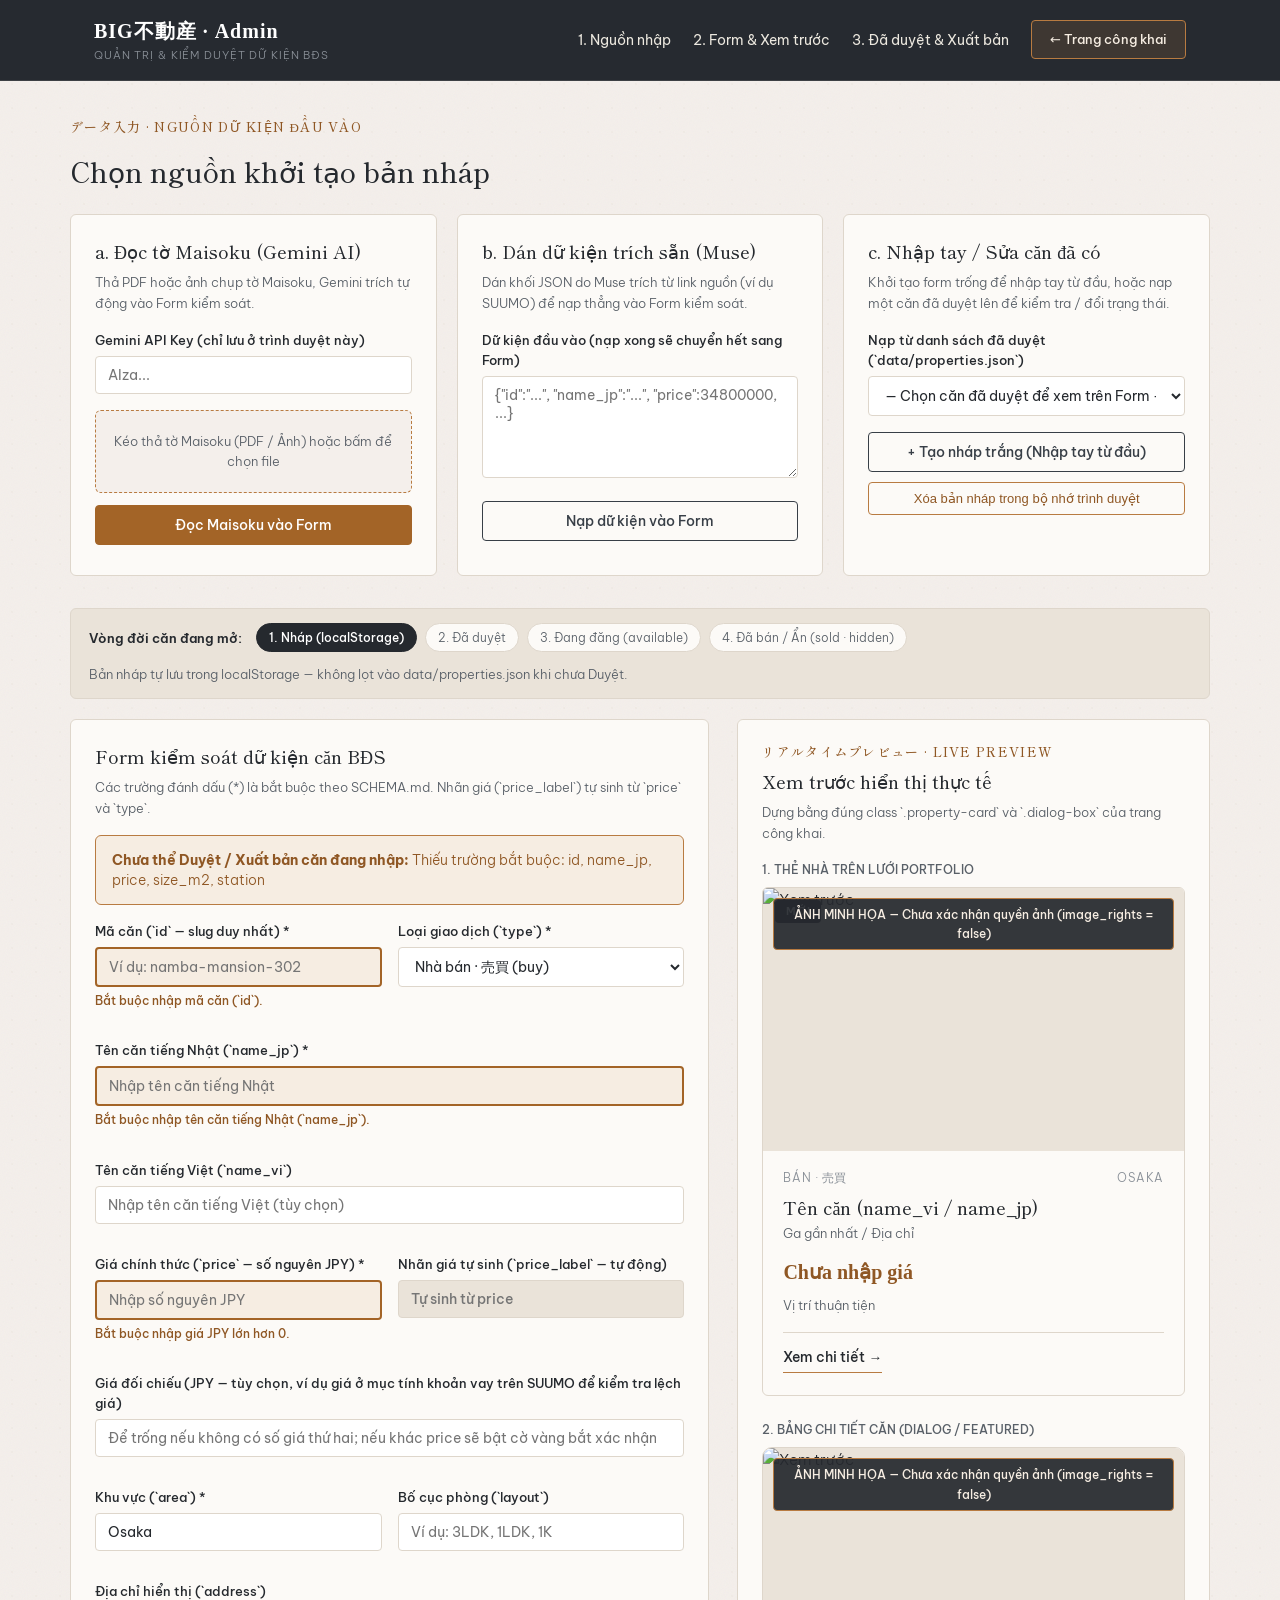
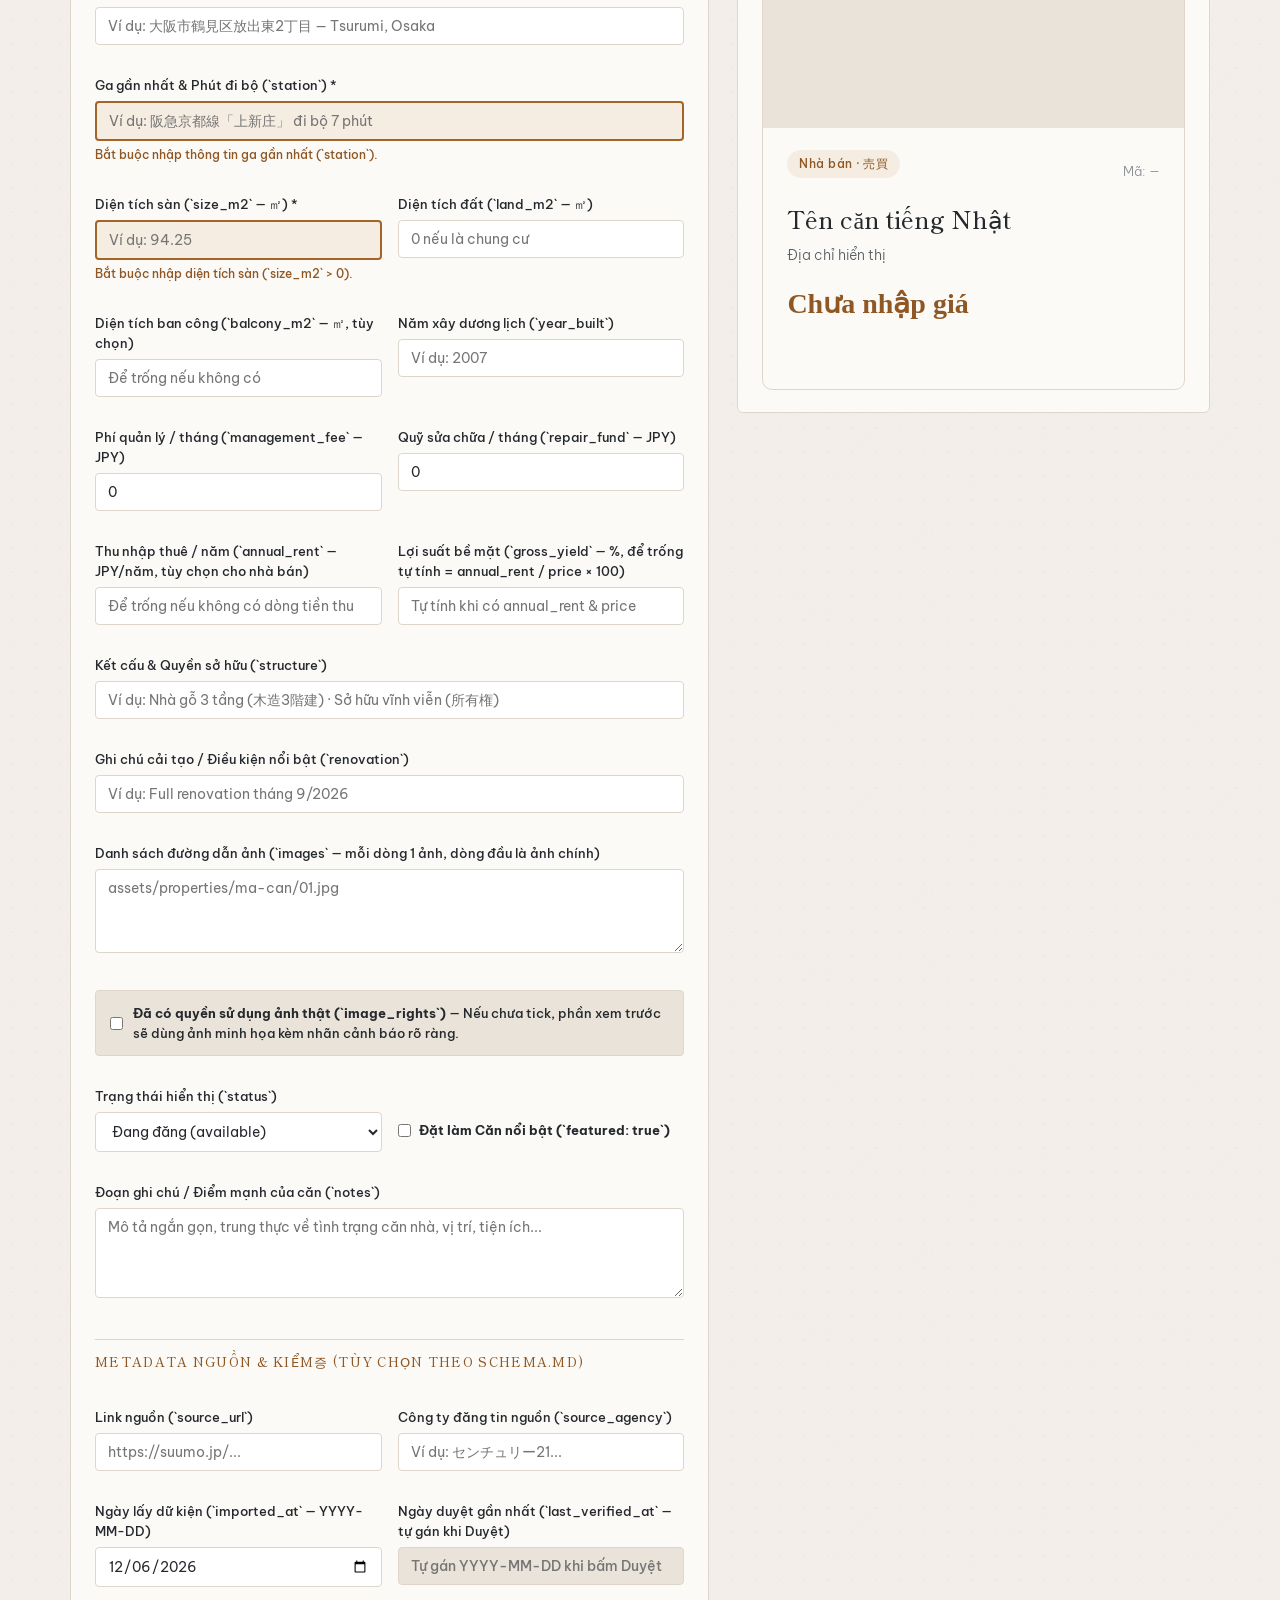
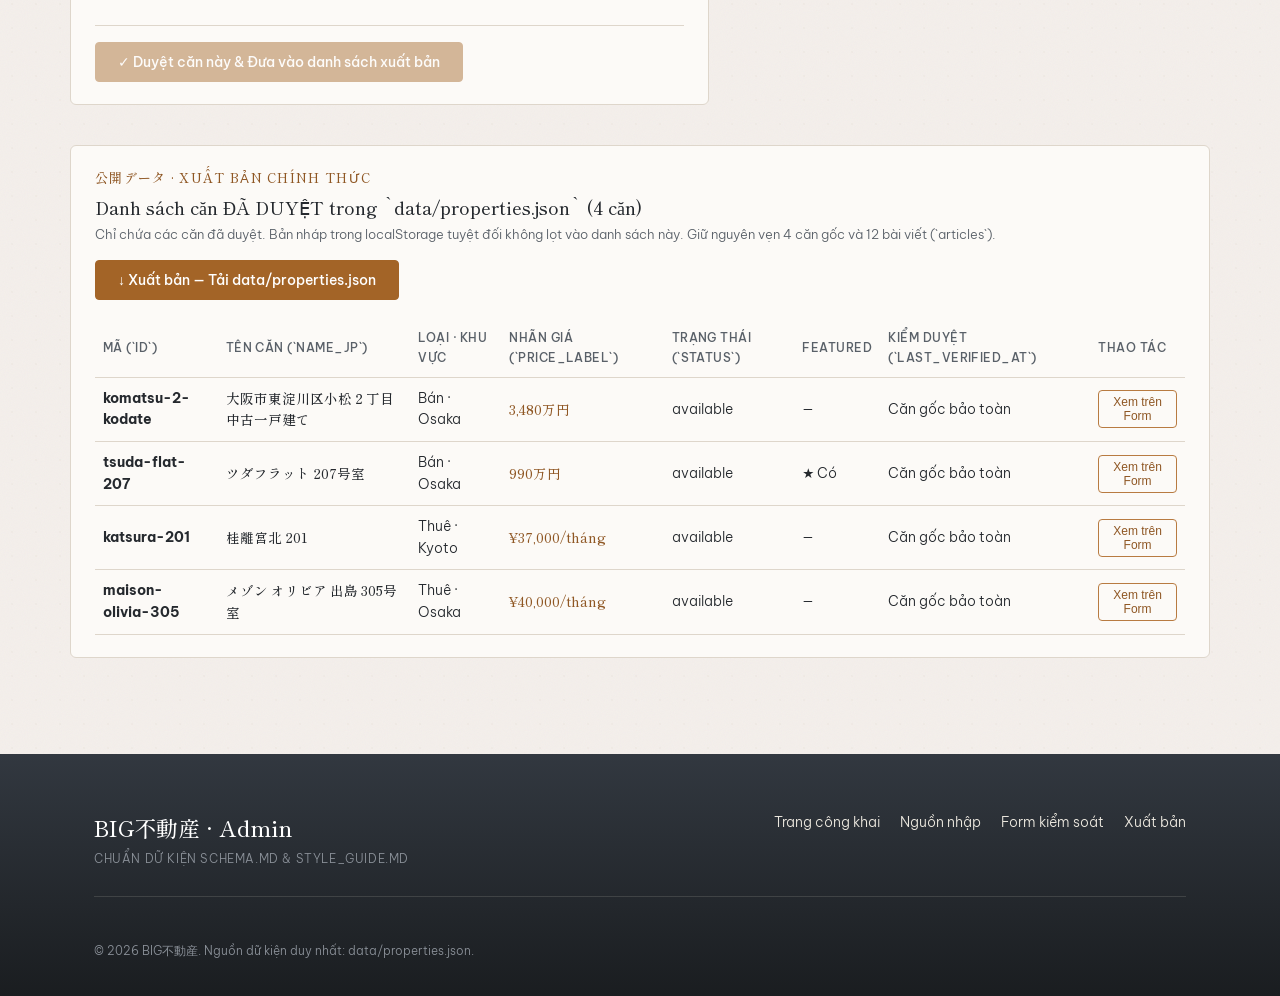
==== commit 57ea38d7: "feat(ui): dark architectural navbar, subtle wood texture background, and merged guide section" ====
--- a/admin.html
+++ b/admin.html
@@ -4,7 +4,7 @@
   <meta charset="utf-8">
   <meta name="viewport" content="width=device-width, initial-scale=1.0">
   <title>Admin Quản trị nhà — BIG不動産</title>
-  <link rel="stylesheet" href="styles.css?v=20261109a">
+  <link rel="stylesheet" href="styles.css?v=20261109b">
 </head>
 <body>
 
--- a/styles.css
+++ b/styles.css
@@ -5,17 +5,17 @@
 @import url('https://fonts.googleapis.com/css2?family=Be+Vietnam+Pro:wght@300;400;500;600&family=Shippori+Mincho+B1:wght@400;500;600;700&display=swap');
 
 :root {
-  /* Phong cách Modern Japandi & Kiến trúc Nhật Bản (Lấy cảm hứng từ cửa gỗ sồi & khối than chì) */
-  --bg: #F7F5F0;          /* Trắng ngà đá vôi (Limestone Off-White) */
-  --bg-soft: #ECE8E1;     /* Xám cát bê tông sáng (Light Sand / Concrete) */
+  /* Phong cách Modern Japandi & Kiến trúc Nhật Bản (Gỗ sồi ấm + Xám than kiến trúc + Nền gỗ mộc Wabi-sabi) */
+  --bg: #F4EFEB;          /* Nền màu gỗ mộc ngà ấm (Warm Hinoki / Sanded Timber) */
+  --bg-soft: #EAE3D9;     /* Xám cát bê tông gỗ sáng (Light Sand / Concrete) */
   --card: #FCFAF7;        /* Trắng kem nền thẻ sạch sẽ */
   --ink: #25292E;         /* Xám than chì đậm (Deep Slate Charcoal) — tiêu đề, chữ chính */
   --muted: #596068;       /* Xám trung tính — chữ phụ */
   --faint: #8A9098;       /* Chữ mờ, ghi chú nhỏ */
-  --line: #DFDAD1;        /* Đường kẻ vữa mảnh tinh tế */
+  --line: #DED6CB;        /* Đường kẻ vữa mảnh tinh tế */
   --accent: #383F47;      /* Xám than kiến trúc — khối đậm, nút phụ */
   --accent-ink: #25292E;
-  --accent-soft: #EAE6DF;
+  --accent-soft: #EAE4DC;
   --amber: #B87B41;       /* Nâu gỗ sồi mật ong (Warm Honey Oak) — điểm nhấn chính */
   --amber-ink: #8F5724;   /* Nâu gỗ đậm cho chữ giá / nhãn trên nền sáng */
   --amber-soft: #F6EDE2;  /* Nền gỗ sồi nhạt */
@@ -36,6 +36,10 @@
 
 body {
   background-color: var(--bg);
+  background-image: 
+    radial-gradient(rgba(145, 110, 75, 0.035) 1px, transparent 0),
+    url("data:image/svg+xml,%3Csvg viewBox='0 0 200 200' xmlns='http://www.w3.org/2000/svg'%3E%3Cfilter id='noiseFilter'%3E%3CfeTurbulence type='fractalNoise' baseFrequency='0.85' numOctaves='3' stitchTiles='stitch'/%3E%3C/filter%3E%3Crect width='100%25' height='100%25' filter='url(%23noiseFilter)' opacity='0.038'/%3E%3C/svg%3E");
+  background-size: 24px 24px, 180px 180px;
   color: var(--ink);
   font-family: 'Be Vietnam Pro', system-ui, -apple-system, sans-serif;
   font-weight: 300;
@@ -120,16 +124,17 @@
 }
 
 /* ==========================================================================
-   1. HEADER
+   1. HEADER (Xám than chì kiến trúc đồng điệu Footer)
    ========================================================================== */
 header.site-header {
   position: sticky;
   top: 0;
   z-index: 100;
-  background-color: rgba(247, 245, 240, 0.94);
-  backdrop-filter: blur(8px);
-  border-bottom: 1px solid var(--line);
-  padding: 16px 0;
+  background-color: rgba(30, 34, 40, 0.96);
+  backdrop-filter: blur(10px);
+  border-bottom: 1px solid rgba(223, 218, 209, 0.12);
+  padding: 15px 0;
+  transition: background-color 0.2s, box-shadow 0.2s;
 }
 .header-inner {
   display: flex;
@@ -144,28 +149,51 @@
   font-size: 20px;
   letter-spacing: 0.05em;
   font-weight: 600;
-  color: var(--ink);
+  color: #FFFFFF;
 }
 .brand-sub {
   font-size: 11px;
-  color: var(--muted);
+  color: var(--faint);
   letter-spacing: 0.08em;
   text-transform: uppercase;
 }
 .nav-menu {
   display: flex;
   align-items: center;
-  gap: 24px;
+  gap: 22px;
   list-style: none;
 }
 .nav-link {
   font-size: 14px;
-  color: var(--muted);
+  color: #ECE8DF;
   font-weight: 400;
   transition: color 0.2s;
 }
-.nav-link:hover {
-  color: var(--ink);
+.nav-link:hover,
+.nav-link.active {
+  color: #D49B5B;
+}
+
+.site-header .lang-select {
+  background-color: rgba(255, 255, 255, 0.08);
+  color: #ECE8DF;
+  border: 1px solid rgba(223, 218, 209, 0.22);
+  padding: 5px 9px;
+  border-radius: 4px;
+}
+.site-header .lang-select option {
+  background-color: #22262B;
+  color: #ECE8DF;
+}
+
+.site-header .btn-outline-amber {
+  color: #F6EDE2;
+  border-color: var(--amber);
+  background-color: rgba(184, 123, 65, 0.16);
+}
+.site-header .btn-outline-amber:hover {
+  background-color: var(--amber);
+  color: #FFFFFF;
 }
 
 /* ==========================================================================
@@ -533,6 +561,30 @@
   padding: 48px 0;
   color: var(--muted);
   font-size: 15px;
+}
+
+/* ==========================================================================
+   6 & 7. GUIDE & PROCESS (Cẩm nang & Quy trình sở hữu nhà — Gom chung)
+   ========================================================================== */
+section.guide-section {
+  padding: 56px 0 72px;
+  border-top: 1px solid var(--line);
+}
+.guide-subblock {
+  margin-bottom: 48px;
+}
+.guide-subblock:last-child {
+  margin-bottom: 0;
+}
+.guide-subblock-title {
+  font-size: 22px;
+  margin-bottom: 20px;
+  color: var(--ink);
+}
+.guide-divider-line {
+  height: 1px;
+  background: var(--line);
+  margin: 48px 0 52px;
 }
 
 /* ==========================================================================
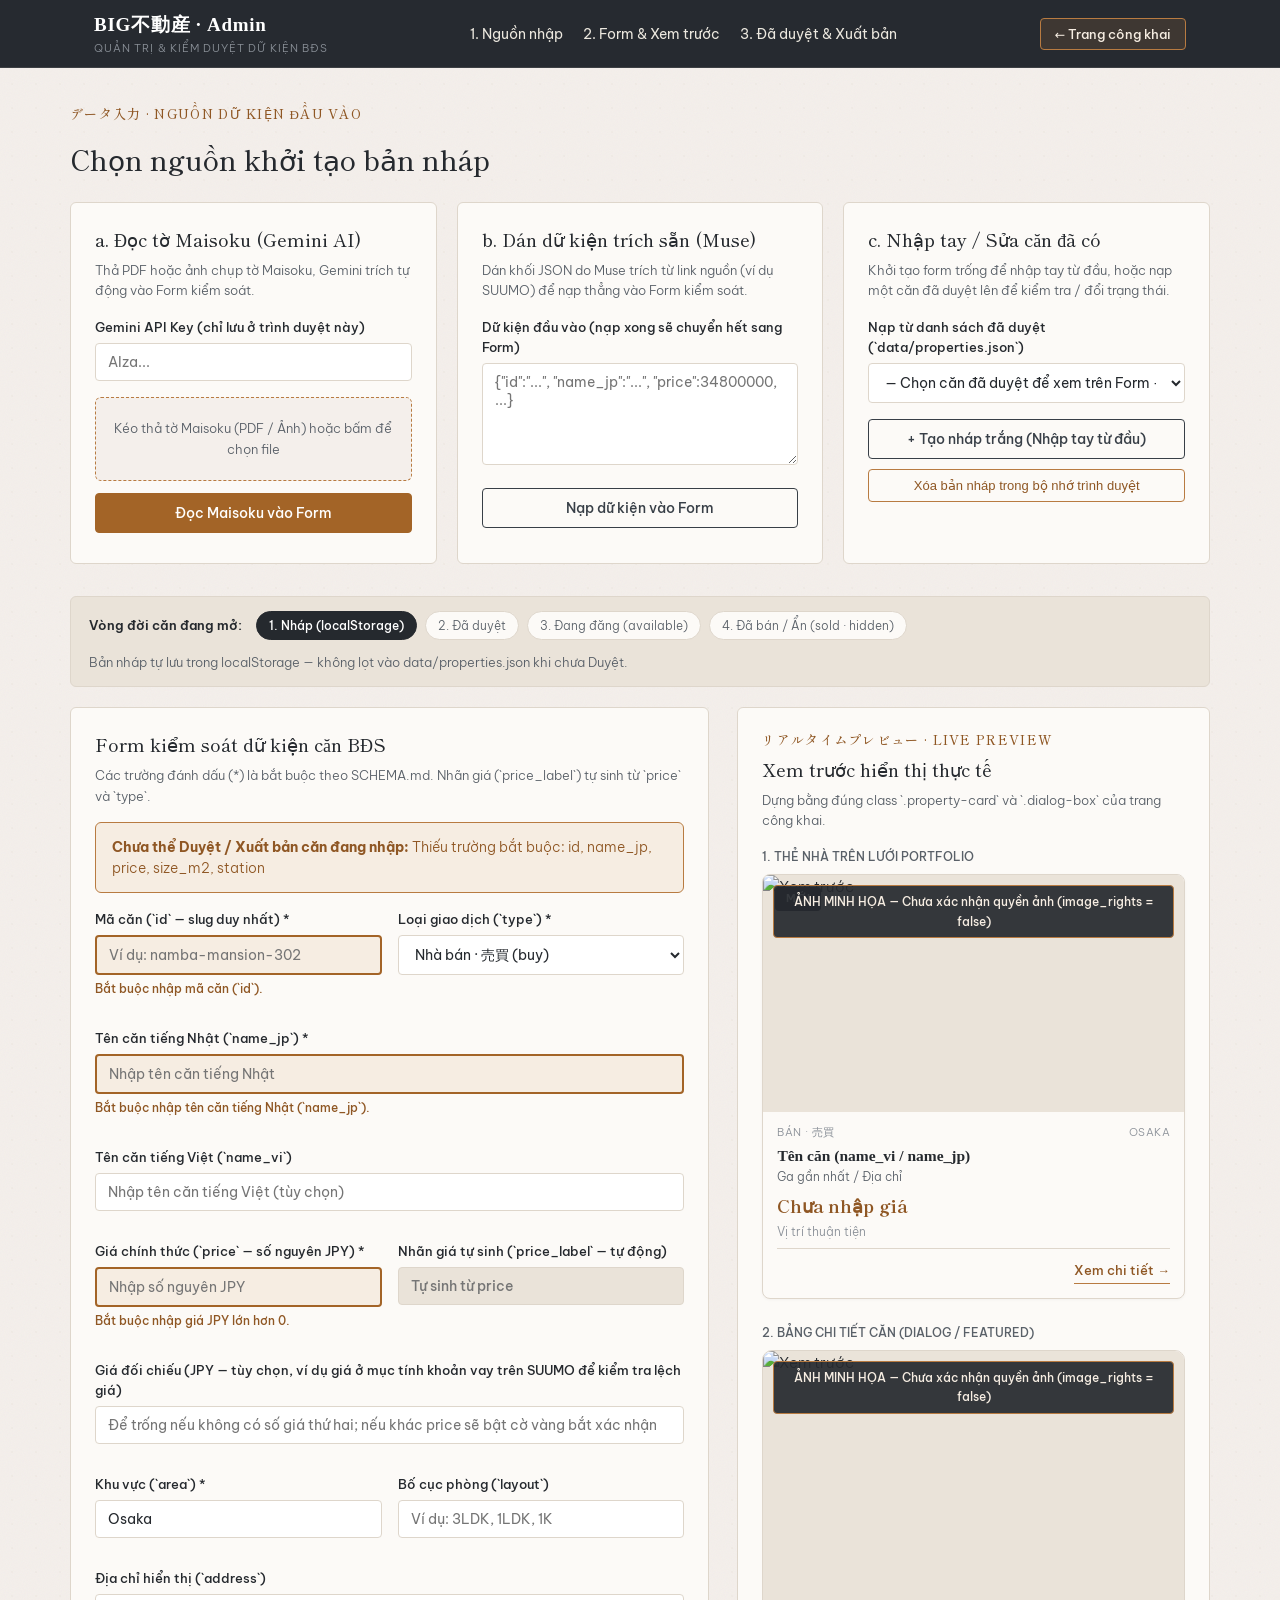
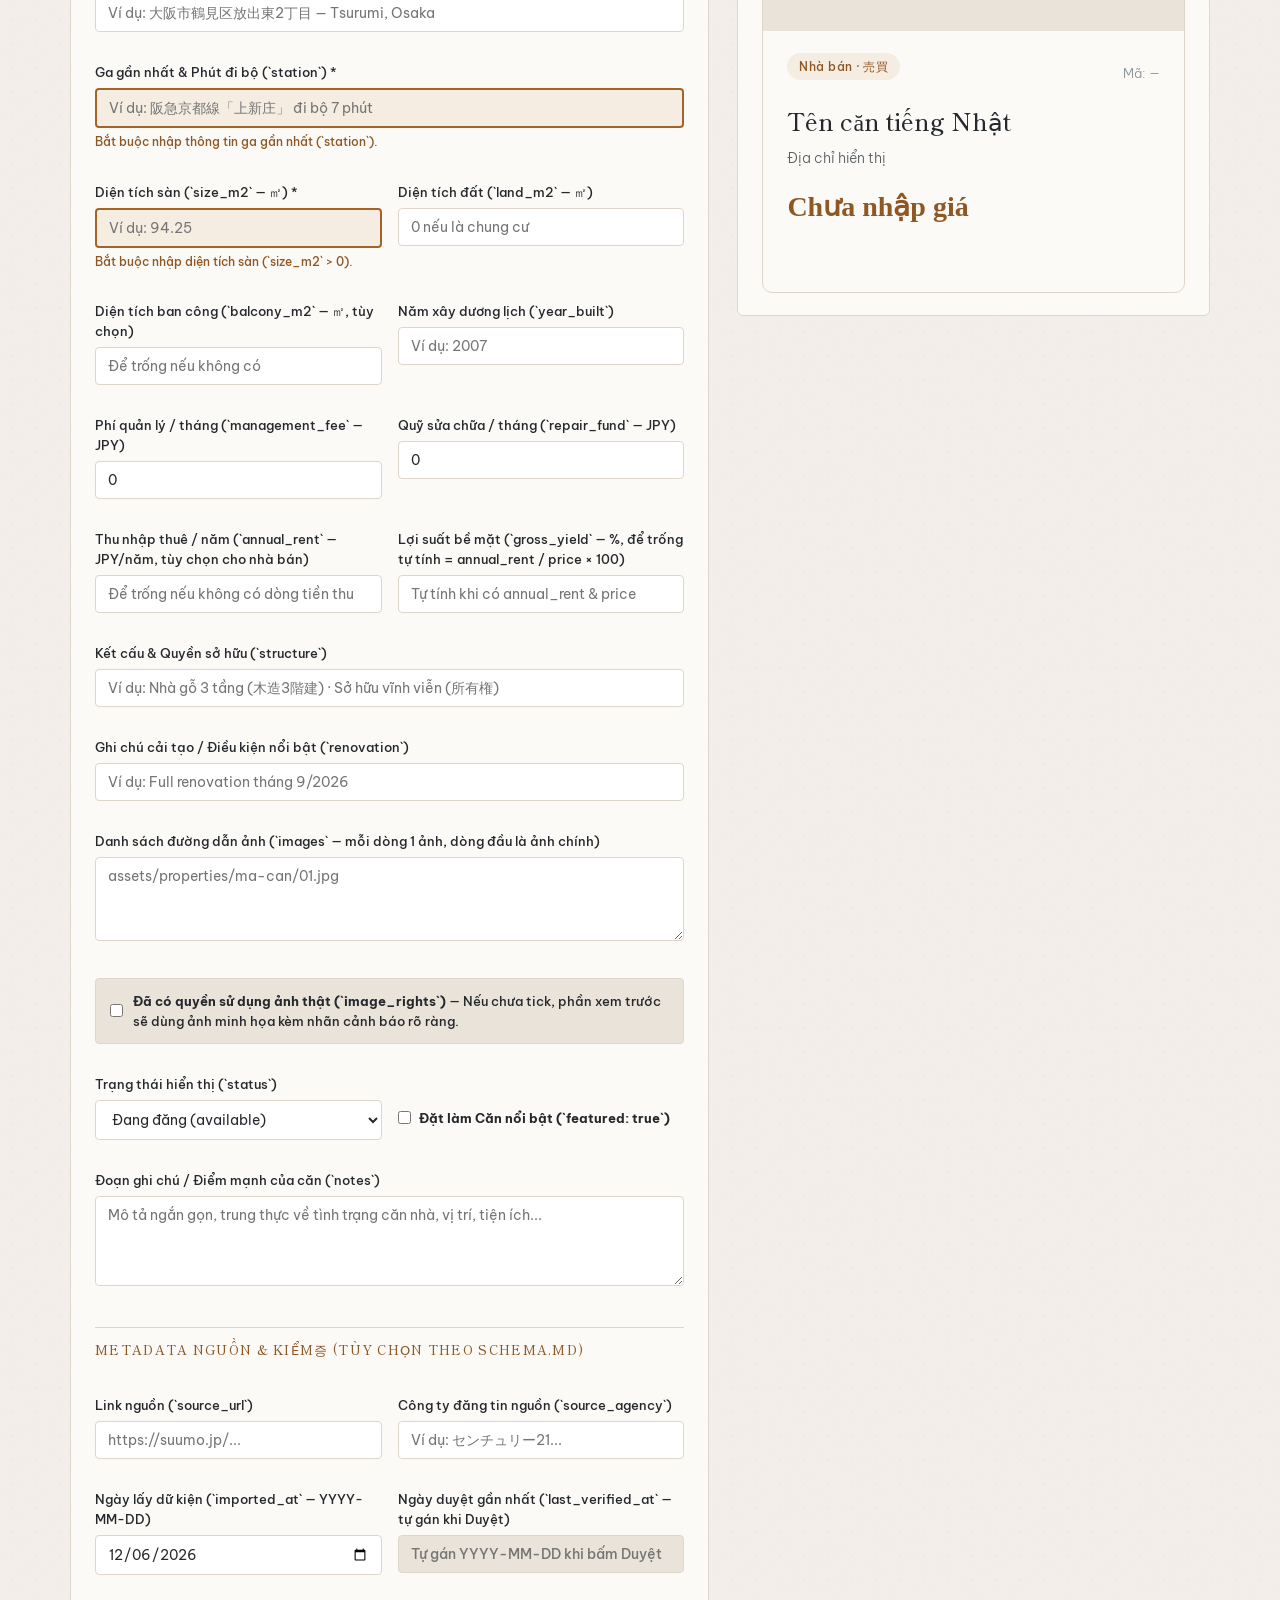
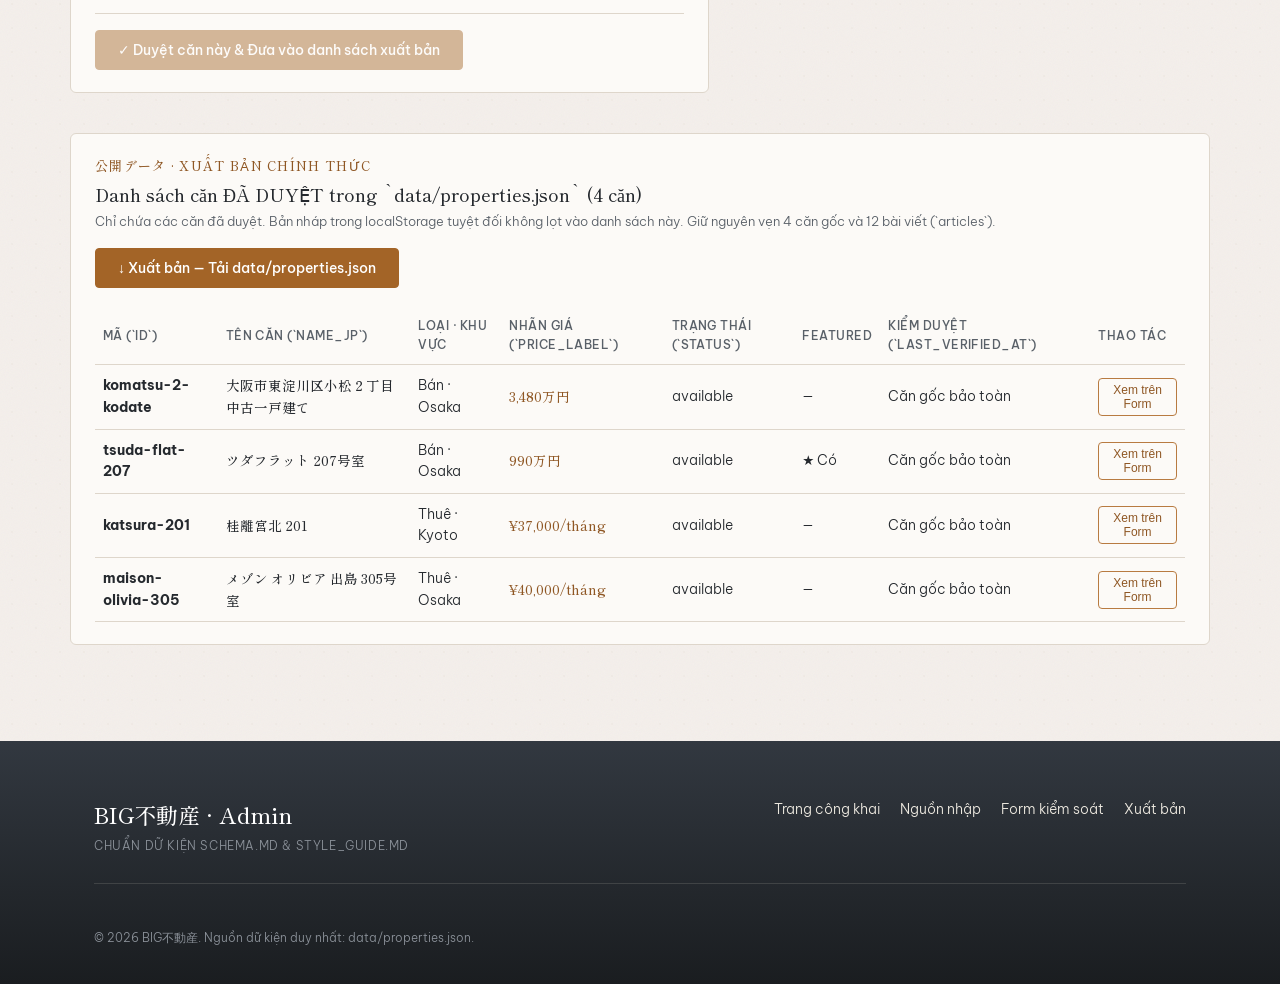
==== commit ea9f14bb: "fix(ui): streamline mobile header, compact property cards, and update call button to contact now" ====
--- a/admin.html
+++ b/admin.html
@@ -4,7 +4,7 @@
   <meta charset="utf-8">
   <meta name="viewport" content="width=device-width, initial-scale=1.0">
   <title>Admin Quản trị nhà — BIG不動産</title>
-  <link rel="stylesheet" href="styles.css?v=20261109b">
+  <link rel="stylesheet" href="styles.css?v=20261109c">
 </head>
 <body>
 
@@ -15,14 +15,16 @@
         <a href="index.html" class="brand-name serif">BIG不動産 · Admin</a>
         <span class="brand-sub">Quản trị &amp; Kiểm duyệt dữ kiện BĐS</span>
       </div>
-      <nav>
+      <nav class="header-nav">
         <ul class="nav-menu">
           <li><a href="#intake-section" class="nav-link">1. Nguồn nhập</a></li>
           <li><a href="#form-section" class="nav-link">2. Form &amp; Xem trước</a></li>
           <li><a href="#publish-section" class="nav-link">3. Đã duyệt &amp; Xuất bản</a></li>
-          <li><a href="index.html" class="btn-outline-amber">← Trang công khai</a></li>
         </ul>
       </nav>
+      <div class="header-actions">
+        <a href="index.html" class="btn-outline-amber">← Trang công khai</a>
+      </div>
     </div>
   </header>
 
@@ -413,8 +415,8 @@
     </div>
   </footer>
 
-  <script src="config.js?v=20261107e"></script>
-  <script src="i18n.js?v=20261107e"></script>
-  <script src="admin.js?v=20261107e"></script>
+  <script src="config.js?v=20261109c"></script>
+  <script src="i18n.js?v=20261109c"></script>
+  <script src="admin.js?v=20261109c"></script>
 </body>
 </html>
--- a/styles.css
+++ b/styles.css
@@ -132,54 +132,72 @@
   z-index: 100;
   background-color: rgba(30, 34, 40, 0.96);
   backdrop-filter: blur(10px);
+  -webkit-backdrop-filter: blur(10px);
   border-bottom: 1px solid rgba(223, 218, 209, 0.12);
-  padding: 15px 0;
+  padding: 10px 0;
   transition: background-color 0.2s, box-shadow 0.2s;
 }
 .header-inner {
   display: flex;
   align-items: center;
   justify-content: space-between;
+  gap: 16px;
 }
 .brand-logo {
   display: flex;
   flex-direction: column;
+  flex-shrink: 0;
 }
 .brand-name {
-  font-size: 20px;
-  letter-spacing: 0.05em;
+  font-size: 19px;
+  letter-spacing: 0.04em;
   font-weight: 600;
   color: #FFFFFF;
 }
 .brand-sub {
-  font-size: 11px;
+  font-size: 10.5px;
   color: var(--faint);
   letter-spacing: 0.08em;
   text-transform: uppercase;
 }
+.header-nav {
+  display: flex;
+  align-items: center;
+}
 .nav-menu {
   display: flex;
   align-items: center;
-  gap: 22px;
+  gap: 20px;
   list-style: none;
+  margin: 0;
+  padding: 0;
 }
 .nav-link {
-  font-size: 14px;
+  font-size: 13.5px;
   color: #ECE8DF;
   font-weight: 400;
   transition: color 0.2s;
+  white-space: nowrap;
 }
 .nav-link:hover,
 .nav-link.active {
   color: #D49B5B;
 }
 
+.header-actions {
+  display: flex;
+  align-items: center;
+  gap: 10px;
+  flex-shrink: 0;
+}
 .site-header .lang-select {
   background-color: rgba(255, 255, 255, 0.08);
   color: #ECE8DF;
   border: 1px solid rgba(223, 218, 209, 0.22);
-  padding: 5px 9px;
+  padding: 5px 8px;
   border-radius: 4px;
+  font-size: 12.5px;
+  cursor: pointer;
 }
 .site-header .lang-select option {
   background-color: #22262B;
@@ -190,6 +208,9 @@
   color: #F6EDE2;
   border-color: var(--amber);
   background-color: rgba(184, 123, 65, 0.16);
+  padding: 5px 14px;
+  font-size: 12.5px;
+  white-space: nowrap;
 }
 .site-header .btn-outline-amber:hover {
   background-color: var(--amber);
@@ -463,25 +484,28 @@
 
 .property-grid {
   display: grid;
-  grid-template-columns: repeat(auto-fill, minmax(320px, 1fr));
-  gap: 32px;
+  grid-template-columns: repeat(auto-fill, minmax(280px, 1fr));
+  gap: 18px;
 }
 .property-card {
   background-color: var(--card);
-  border-radius: 6px;
+  border-radius: 8px;
   overflow: hidden;
   border: 1px solid var(--line);
   display: flex;
   flex-direction: column;
-  transition: transform 0.2s, box-shadow 0.2s;
+  box-shadow: 0 1px 3px rgba(0, 0, 0, 0.04);
+  transition: transform 0.2s cubic-bezier(0.16, 1, 0.3, 1), box-shadow 0.2s cubic-bezier(0.16, 1, 0.3, 1), border-color 0.2s;
 }
 .property-card:hover {
-  transform: translateY(-2px);
+  transform: translateY(-3px);
+  border-color: rgba(184, 123, 65, 0.4);
+  box-shadow: 0 8px 24px rgba(0, 0, 0, 0.08);
 }
 .card-image-wrap {
   position: relative;
   width: 100%;
-  aspect-ratio: 16 / 10;
+  aspect-ratio: 16 / 9;
   background: var(--bg-soft);
   overflow: hidden;
 }
@@ -489,13 +513,13 @@
   width: 100%;
   height: 100%;
   object-fit: cover;
-  transition: transform 0.3s;
+  transition: transform 0.35s ease;
 }
 .property-card:hover .card-image-wrap img {
-  transform: scale(1.02);
+  transform: scale(1.03);
 }
 .card-body {
-  padding: 18px 20px 22px;
+  padding: 12px 14px 14px;
   display: flex;
   flex-direction: column;
   flex-grow: 1;
@@ -503,56 +527,104 @@
 .card-meta-row {
   display: flex;
   justify-content: space-between;
+  align-items: center;
+  font-size: 11px;
+  color: var(--faint);
+  text-transform: uppercase;
+  letter-spacing: 0.04em;
+  margin-bottom: 4px;
+}
+.card-name {
+  font-size: 15.5px;
+  font-weight: 600;
+  line-height: 1.32;
+  margin-bottom: 3px;
+  color: var(--ink);
+  display: -webkit-box;
+  -webkit-line-clamp: 2;
+  -webkit-box-orient: vertical;
+  overflow: hidden;
+}
+.card-name a.card-title-link {
+  color: var(--ink);
+  text-decoration: none;
+  transition: color 0.2s;
+}
+.card-name a.card-title-link:hover {
+  color: var(--amber-ink);
+}
+.card-name-sub {
   font-size: 11.5px;
   color: var(--faint);
-  text-transform: uppercase;
-  letter-spacing: 0.05em;
-  margin-bottom: 8px;
-}
-.card-name {
+  margin-bottom: 4px;
+  line-height: 1.3;
+  white-space: nowrap;
+  overflow: hidden;
+  text-overflow: ellipsis;
+}
+.card-address {
+  font-size: 12px;
+  color: var(--muted);
+  margin-bottom: 6px;
+  line-height: 1.35;
+  white-space: nowrap;
+  overflow: hidden;
+  text-overflow: ellipsis;
+}
+.card-price-row {
+  display: flex;
+  align-items: baseline;
+  flex-wrap: wrap;
+  gap: 6px;
+  margin-bottom: 4px;
+}
+.card-price {
   font-size: 18px;
-  line-height: 1.35;
-  margin-bottom: 4px;
-}
-.card-address {
-  font-size: 13px;
-  color: var(--muted);
-  margin-bottom: 12px;
-}
-.card-price-row {
-  margin-bottom: 8px;
-}
-.card-price {
-  font-size: 20px;
   color: var(--amber-ink);
   font-family: 'Shippori Mincho B1', serif;
-  font-weight: 600;
+  font-weight: 700;
+  letter-spacing: -0.01em;
+}
+.card-layout-tag {
+  font-size: 12px;
+  color: var(--muted);
 }
 .card-spec-inline {
-  font-size: 13px;
-  color: var(--muted);
-  margin-bottom: 16px;
-  line-height: 1.5;
+  font-size: 11.5px;
+  color: var(--faint);
+  margin-bottom: 8px;
+  line-height: 1.4;
+  white-space: nowrap;
+  overflow: hidden;
+  text-overflow: ellipsis;
 }
 .card-footer {
   margin-top: auto;
-  padding-top: 10px;
+  padding-top: 8px;
   border-top: 1px solid var(--line);
+  display: flex;
+  align-items: center;
+  justify-content: flex-end;
 }
 .card-btn-detail {
   background: transparent;
   border: none;
   font-family: 'Be Vietnam Pro', sans-serif;
-  color: var(--ink);
-  font-size: 13.5px;
+  color: var(--amber-ink);
+  font-size: 12.5px;
   font-weight: 500;
   cursor: pointer;
-  padding: 4px 0;
+  padding: 3px 0;
   border-bottom: 1.5px solid var(--amber);
-  display: inline-block;
+  display: inline-flex;
+  align-items: center;
+  gap: 4px;
+  transition: all 0.2s;
 }
 .card-btn-detail:hover {
-  color: var(--amber-ink);
+  color: var(--amber);
+  border-bottom-color: var(--amber-ink);
+  transform: translateX(2px);
 }
 
 .empty-message {
@@ -995,25 +1067,16 @@
   color: var(--cta-ink);
 }
 
-/* Phụ đề tên căn (ngôn ngữ thứ 2 nhỏ bên dưới tiêu đề thẻ) */
-.card-name-sub {
-  font-size: 12.5px;
-  color: var(--muted);
-  margin-top: -2px;
-  margin-bottom: 6px;
-  line-height: 1.4;
-}
-
 /* Bộ lọc nâng cao & sắp xếp trong Danh sách nhà */
 .portfolio-filter-bar {
   display: grid;
   grid-template-columns: repeat(4, 1fr);
-  gap: 14px;
+  gap: 10px;
   background-color: var(--card);
   border: 1px solid var(--line);
   border-radius: 6px;
-  padding: 16px 18px;
-  margin-bottom: 28px;
+  padding: 12px 14px;
+  margin-bottom: 22px;
 }
 .filter-field {
   display: flex;
@@ -1552,7 +1615,6 @@
 }
 
 @media (max-width: 600px) {
-  .portfolio-filter-bar,
   .loan-calc-grid {
     grid-template-columns: 1fr;
   }
@@ -1575,15 +1637,97 @@
   }
 }
 
+@media (max-width: 768px) {
+  header.site-header {
+    padding: 6px 0 7px;
+  }
+  .header-inner {
+    display: grid;
+    grid-template-columns: 1fr auto;
+    grid-template-rows: auto auto;
+    align-items: center;
+    row-gap: 5px;
+    column-gap: 10px;
+  }
+  .brand-logo {
+    grid-column: 1 / 2;
+    grid-row: 1 / 2;
+    flex-direction: row;
+    align-items: baseline;
+    gap: 6px;
+  }
+  .brand-name {
+    font-size: 16px;
+  }
+  .brand-sub {
+    font-size: 10px;
+    letter-spacing: 0.04em;
+  }
+  .header-actions {
+    grid-column: 2 / 3;
+    grid-row: 1 / 2;
+    display: flex;
+    align-items: center;
+    gap: 6px;
+    justify-self: end;
+  }
+  .site-header .lang-select {
+    padding: 3px 6px;
+    font-size: 11px;
+    height: 28px;
+    border-radius: 4px;
+  }
+  .site-header .btn-outline-amber {
+    padding: 3px 10px;
+    font-size: 11.5px;
+    height: 28px;
+    display: inline-flex;
+    align-items: center;
+  }
+  .header-nav {
+    grid-column: 1 / 3;
+    grid-row: 2 / 3;
+    width: 100%;
+    overflow: hidden;
+  }
+  .nav-menu {
+    display: flex;
+    flex-direction: row;
+    flex-wrap: nowrap;
+    align-items: center;
+    gap: 6px;
+    overflow-x: auto;
+    -webkit-overflow-scrolling: touch;
+    scrollbar-width: none;
+    padding: 2px 0 3px;
+    margin: 0;
+    width: 100%;
+  }
+  .nav-menu::-webkit-scrollbar {
+    display: none;
+  }
+  .nav-menu li {
+    flex-shrink: 0;
+  }
+  .nav-link {
+    font-size: 12px;
+    padding: 4px 10px;
+    background: rgba(255, 255, 255, 0.05);
+    border: 1px solid rgba(223, 218, 209, 0.1);
+    border-radius: 999px;
+    display: inline-block;
+  }
+  .nav-link.active,
+  .nav-link:hover {
+    background: rgba(184, 123, 65, 0.18);
+    border-color: rgba(184, 123, 65, 0.4);
+    color: #E6A15C;
+  }
+}
+
 @media (max-width: 600px) {
-  .header-inner {
-    flex-direction: column;
-    align-items: flex-start;
-    gap: 12px;
-  }
-  .nav-menu {
-    gap: 14px;
-    flex-wrap: wrap;
+  .brand-sub {
+    display: none;
   }
   .process-grid {
     grid-template-columns: 1fr;
@@ -1591,18 +1735,43 @@
   .property-grid,
   .article-grid {
     grid-template-columns: 1fr;
+    gap: 12px;
+  }
+  .card-body {
+    padding: 10px 12px 12px;
+  }
+  .card-name {
+    font-size: 15px;
+  }
+  .card-price {
+    font-size: 17px;
+  }
+  .portfolio-filter-bar {
+    grid-template-columns: repeat(2, 1fr);
+    gap: 8px;
+    padding: 10px 12px;
+    margin-bottom: 14px;
+  }
+  .filter-field label {
+    font-size: 10.5px;
+    margin-bottom: 2px;
+  }
+  .filter-field .form-control {
+    font-size: 12px;
+    height: 33px;
+    padding: 4px 6px;
   }
   .banner-frame {
-    height: 240px;
+    height: 200px;
   }
   .gallery-main {
-    height: 240px;
+    height: 200px;
   }
   .dialog-image {
-    height: 200px;
+    height: 180px;
   }
   .dialog-body {
-    padding: 18px;
+    padding: 14px;
   }
 }
 
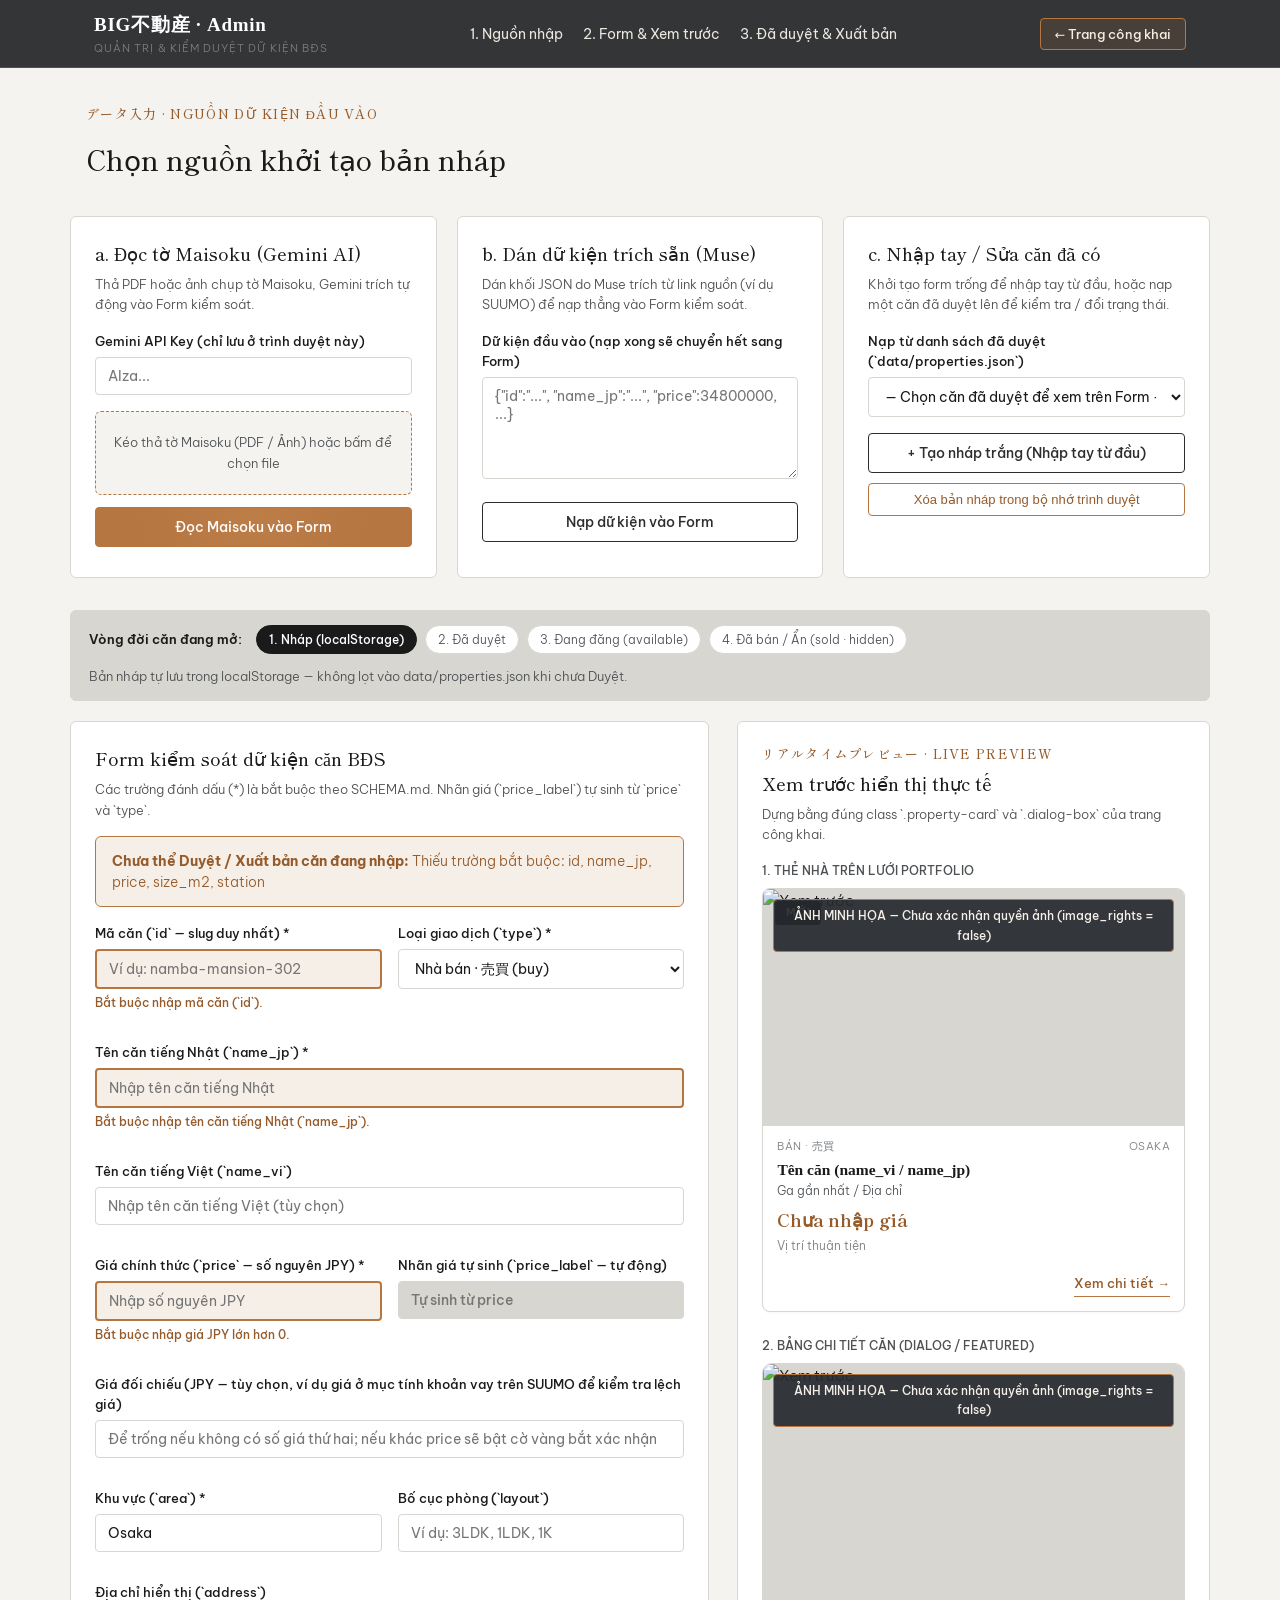
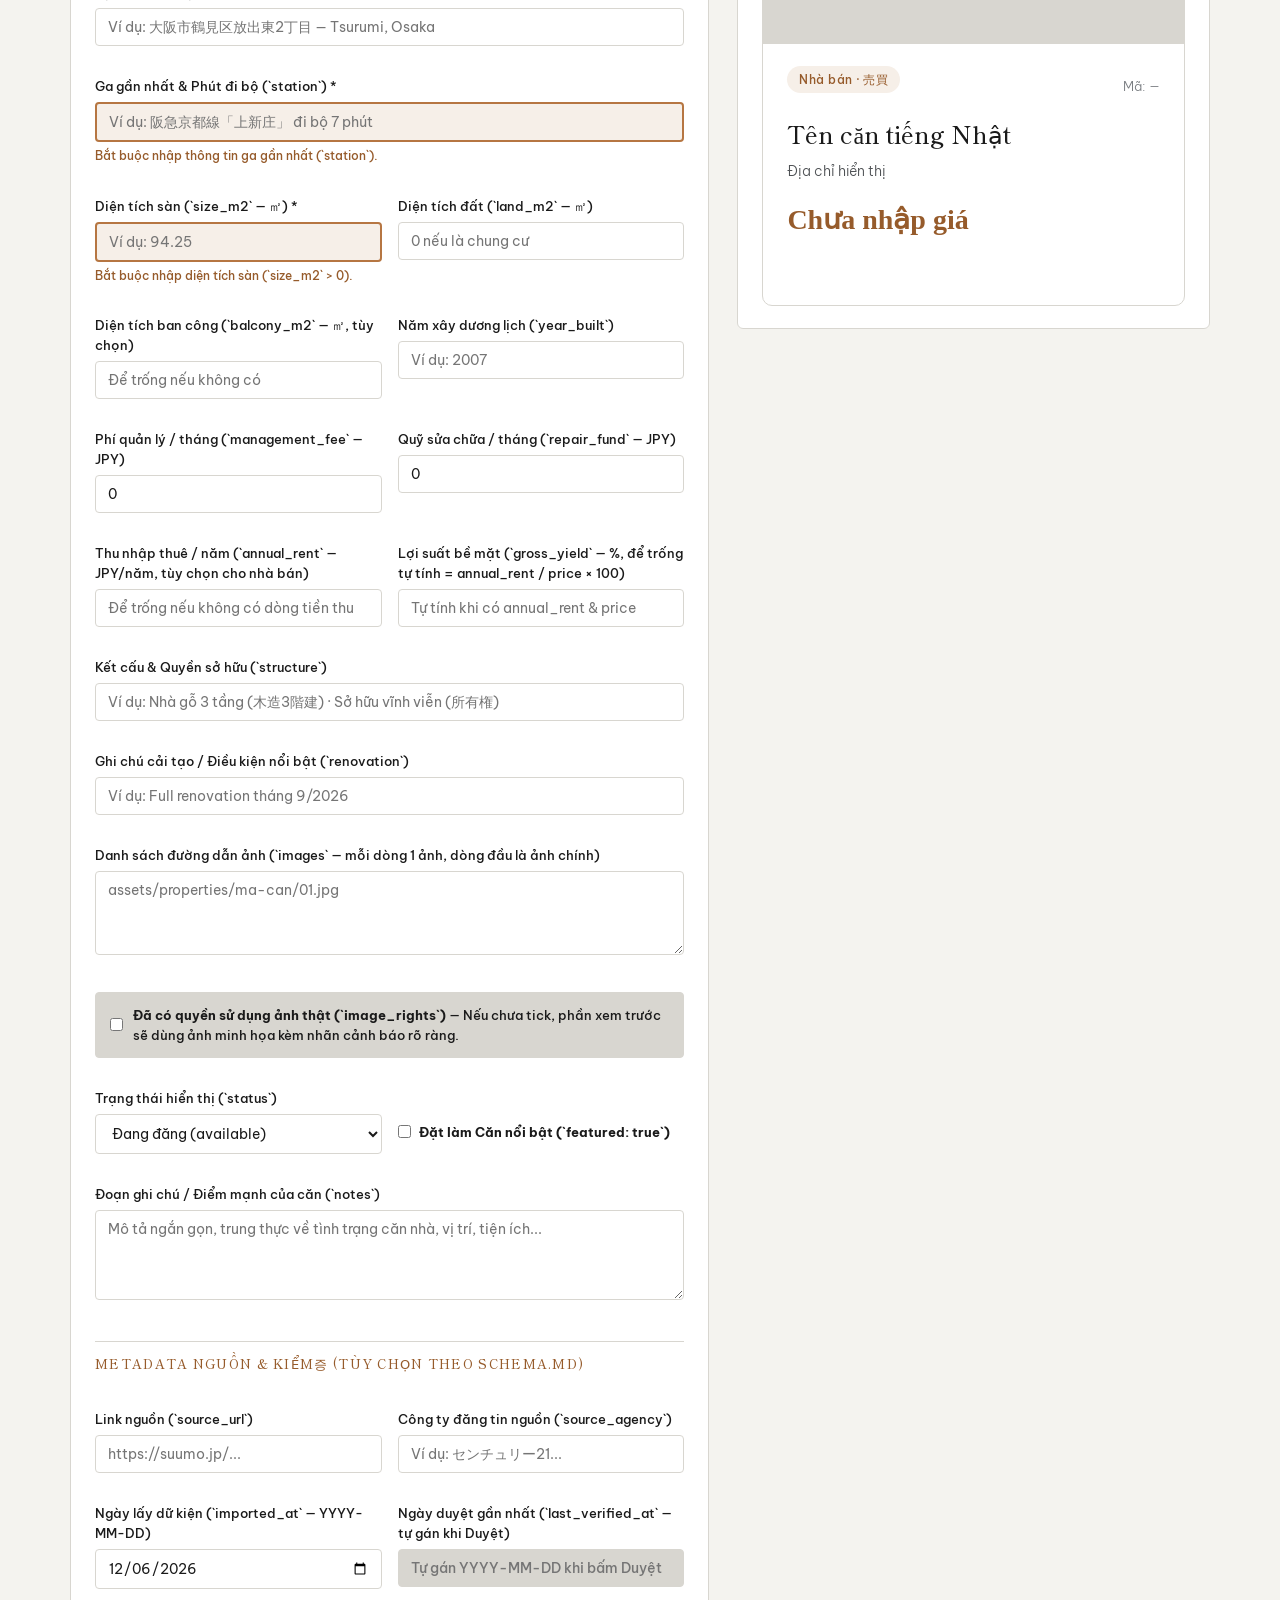
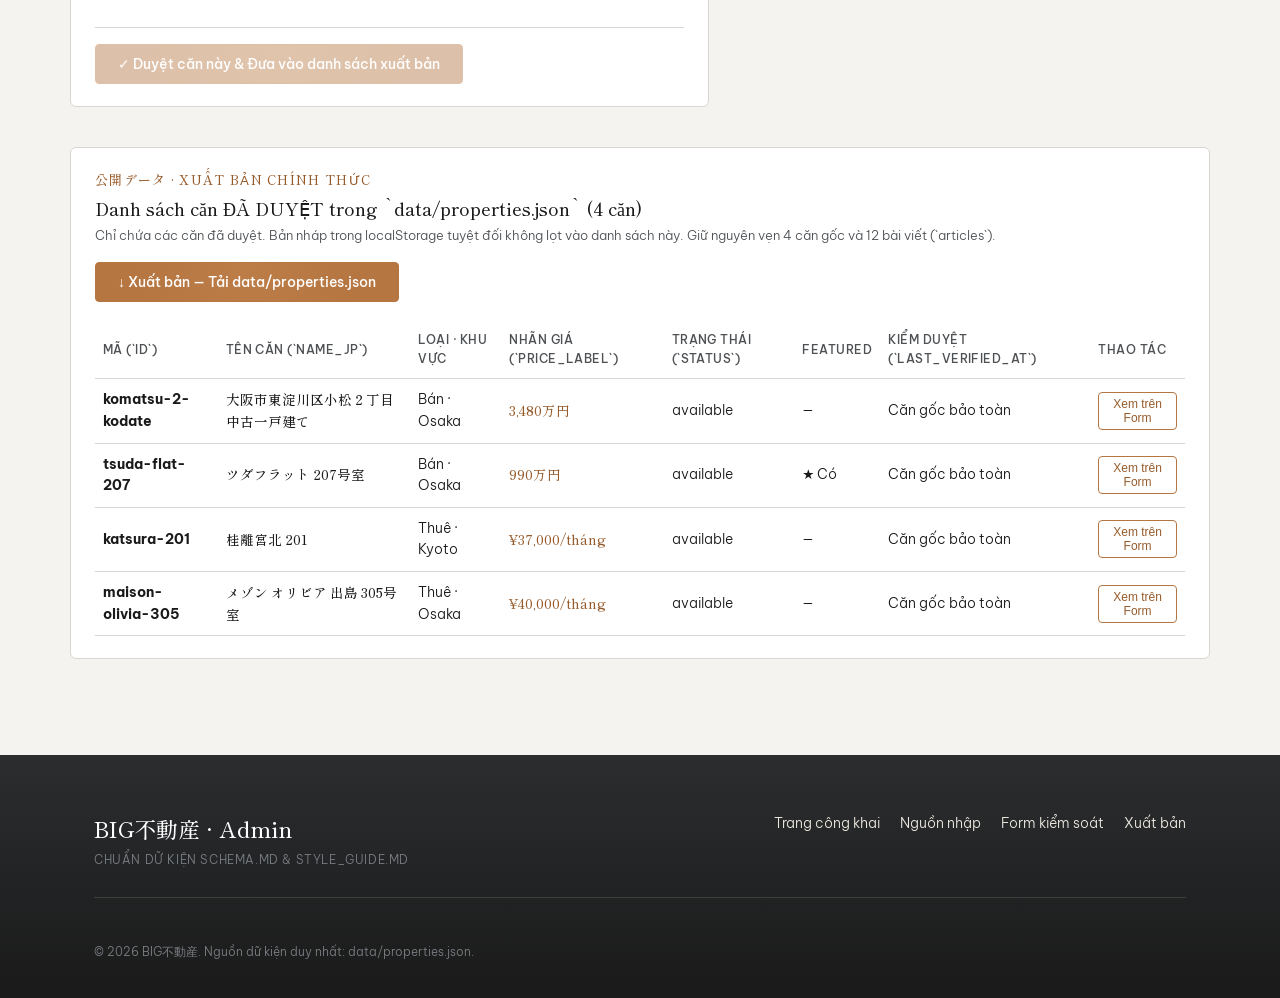
==== commit 27d5db09: "feat(ui-japandi-zen): apply 60-30-10 Five Elements palette and Japandi Zen Motion Design" ====
--- a/admin.html
+++ b/admin.html
@@ -4,7 +4,7 @@
   <meta charset="utf-8">
   <meta name="viewport" content="width=device-width, initial-scale=1.0">
   <title>Admin Quản trị nhà — BIG不動産</title>
-  <link rel="stylesheet" href="styles.css?v=20261109c">
+  <link rel="stylesheet" href="styles.css?v=20261110z">
 </head>
 <body>
 
@@ -415,8 +415,8 @@
     </div>
   </footer>
 
-  <script src="config.js?v=20261109c"></script>
-  <script src="i18n.js?v=20261109c"></script>
-  <script src="admin.js?v=20261109c"></script>
+  <script src="config.js?v=20261110z"></script>
+  <script src="i18n.js?v=20261110z"></script>
+  <script src="admin.js?v=20261110z"></script>
 </body>
 </html>
--- a/styles.css
+++ b/styles.css
@@ -5,22 +5,28 @@
 @import url('https://fonts.googleapis.com/css2?family=Be+Vietnam+Pro:wght@300;400;500;600&family=Shippori+Mincho+B1:wght@400;500;600;700&display=swap');
 
 :root {
-  /* Phong cách Modern Japandi & Kiến trúc Nhật Bản (Gỗ sồi ấm + Xám than kiến trúc + Nền gỗ mộc Wabi-sabi) */
-  --bg: #F4EFEB;          /* Nền màu gỗ mộc ngà ấm (Warm Hinoki / Sanded Timber) */
-  --bg-soft: #EAE3D9;     /* Xám cát bê tông gỗ sáng (Light Sand / Concrete) */
-  --card: #FCFAF7;        /* Trắng kem nền thẻ sạch sẽ */
-  --ink: #25292E;         /* Xám than chì đậm (Deep Slate Charcoal) — tiêu đề, chữ chính */
-  --muted: #596068;       /* Xám trung tính — chữ phụ */
-  --faint: #8A9098;       /* Chữ mờ, ghi chú nhỏ */
-  --line: #DED6CB;        /* Đường kẻ vữa mảnh tinh tế */
-  --accent: #383F47;      /* Xám than kiến trúc — khối đậm, nút phụ */
-  --accent-ink: #25292E;
-  --accent-soft: #EAE4DC;
-  --amber: #B87B41;       /* Nâu gỗ sồi mật ong (Warm Honey Oak) — điểm nhấn chính */
-  --amber-ink: #8F5724;   /* Nâu gỗ đậm cho chữ giá / nhãn trên nền sáng */
-  --amber-soft: #F6EDE2;  /* Nền gỗ sồi nhạt */
-  --amber-line: #E8D3BC;  /* Viền gỗ nhạt */
-  --cta: #A36427;         /* Nút chính — Nâu gỗ ấm tự nhiên */
+  /* Bảng màu UI/UX & Phong thủy Ngũ Hành (60% Kim - 30% Thủy - 10% Thổ) từ kiến trúc Japandi */
+  /* Hành Kim (60% - Nền chủ đạo: Trắng kem tường & Xám sáng bậc đá) */
+  --bg: #F4F3EF;          /* Trắng kem tường (Wall Cream White) — Thoáng đãng, tối giản */
+  --bg-soft: #D8D6D0;     /* Xám sáng bậc đá (Light Stone Gray) — Bề mặt phụ & đường kẻ */
+  --card: #FFFFFF;        /* Nền thẻ sáng sạch giúp ảnh BĐS hiển thị trung thực 100% */
+  --line: #D8D6D0;        /* Đường kẻ kiến trúc 1px màu xám đá (Architectural Grid Line) */
+
+  /* Hành Thủy (30% - Cấu trúc & Chữ: Xám than chì khung vòm bê tông & Đen nhám tay nắm cửa) */
+  --ink: #1A1A1A;         /* Sắc đen nhám tay nắm cửa (Matte Black) — Hệ thống chữ chính */
+  --accent: #2B2D2F;      /* Xám than chì đậm khung vòm bê tông (Charcoal Arch) — Menu & khối cấu trúc */
+  --accent-ink: #1A1A1A;
+  --accent-soft: #E6E4DF;
+  --muted: #4E5154;       /* Xám trung tính cho chữ mô tả */
+  --faint: #7A7E82;       /* Xám đá nhạt cho ghi chú phụ */
+
+  /* Hành Thổ (10% - Điểm nhấn ấm áp: Nâu gỗ Teak / Cam đất ấm & Ánh đèn vàng dịu) */
+  --amber: #B67642;       /* Nâu gỗ Teak / Warm Terracotta — Điểm nhấn chủ đạo */
+  --amber-glow: #C88A51;  /* Ánh đèn spotlight vàng dịu trên hiên nhà */
+  --amber-ink: #965B2B;   /* Nâu gỗ đậm cho nhãn giá & thông tin quan trọng trên nền sáng */
+  --amber-soft: #F6EFE8;  /* Nền ánh gỗ ấm dịu */
+  --amber-line: #E5D0BC;  /* Viền nâu gỗ nhạt */
+  --cta: #B67642;         /* Nút bấm chính (CTA) — Nâu gỗ Teak ấm áp */
   --cta-ink: #FFFFFF;
 }
 
@@ -36,10 +42,6 @@
 
 body {
   background-color: var(--bg);
-  background-image: 
-    radial-gradient(rgba(145, 110, 75, 0.035) 1px, transparent 0),
-    url("data:image/svg+xml,%3Csvg viewBox='0 0 200 200' xmlns='http://www.w3.org/2000/svg'%3E%3Cfilter id='noiseFilter'%3E%3CfeTurbulence type='fractalNoise' baseFrequency='0.85' numOctaves='3' stitchTiles='stitch'/%3E%3C/filter%3E%3Crect width='100%25' height='100%25' filter='url(%23noiseFilter)' opacity='0.038'/%3E%3C/svg%3E");
-  background-size: 24px 24px, 180px 180px;
   color: var(--ink);
   font-family: 'Be Vietnam Pro', system-ui, -apple-system, sans-serif;
   font-weight: 300;
@@ -72,10 +74,13 @@
   padding: 0 24px;
 }
 
-/* Buttons */
+/* Buttons — Kết hợp Micro-interactions mô phỏng ánh sáng đèn Spotlight (#C88A51) */
 .btn-primary {
+  position: relative;
+  overflow: hidden;
   display: inline-block;
   background-color: var(--cta);
+  background-image: radial-gradient(circle at 50% 0%, rgba(200, 138, 81, 0.35) 0%, transparent 70%);
   color: var(--cta-ink);
   font-family: 'Be Vietnam Pro', sans-serif;
   font-size: 14px;
@@ -84,10 +89,13 @@
   border-radius: 4px;
   border: 1px solid var(--cta);
   cursor: pointer;
-  transition: all 0.2s;
+  transition: background-color 0.35s cubic-bezier(0.22, 1, 0.36, 1), box-shadow 0.35s cubic-bezier(0.22, 1, 0.36, 1), transform 0.35s cubic-bezier(0.22, 1, 0.36, 1), border-color 0.35s ease;
 }
 .btn-primary:hover {
-  opacity: 0.92;
+  background-color: var(--amber-glow);
+  border-color: var(--amber-glow);
+  box-shadow: 0 6px 22px rgba(182, 118, 66, 0.38), 0 0 14px rgba(200, 138, 81, 0.45);
+  transform: translateY(-1px);
 }
 
 .btn-secondary {
@@ -101,13 +109,16 @@
   border-radius: 4px;
   border: 1px solid var(--accent);
   cursor: pointer;
-  transition: all 0.2s;
+  transition: all 0.3s cubic-bezier(0.22, 1, 0.36, 1);
 }
 .btn-secondary:hover {
-  background-color: var(--accent-soft);
+  background-color: var(--accent);
+  color: #F4F3EF;
+  box-shadow: 0 4px 14px rgba(43, 45, 47, 0.16);
 }
 
 .btn-outline-amber {
+  position: relative;
   display: inline-block;
   background: transparent;
   color: var(--amber-ink);
@@ -117,23 +128,25 @@
   border-radius: 4px;
   border: 1px solid var(--amber);
   cursor: pointer;
-  transition: all 0.2s;
+  transition: all 0.35s cubic-bezier(0.22, 1, 0.36, 1);
 }
 .btn-outline-amber:hover {
   background-color: var(--amber-soft);
+  border-color: var(--amber-glow);
+  box-shadow: 0 4px 18px rgba(200, 138, 81, 0.28);
 }
 
 /* ==========================================================================
-   1. HEADER (Xám than chì kiến trúc đồng điệu Footer)
+   1. HEADER (Hành Thủy #2B2D2F — Khung vòm bê tông vững chãi)
    ========================================================================== */
 header.site-header {
   position: sticky;
   top: 0;
   z-index: 100;
-  background-color: rgba(30, 34, 40, 0.96);
-  backdrop-filter: blur(10px);
-  -webkit-backdrop-filter: blur(10px);
-  border-bottom: 1px solid rgba(223, 218, 209, 0.12);
+  background-color: rgba(43, 45, 47, 0.96);
+  backdrop-filter: blur(12px);
+  -webkit-backdrop-filter: blur(12px);
+  border-bottom: 1px solid rgba(216, 214, 208, 0.16);
   padding: 10px 0;
   transition: background-color 0.2s, box-shadow 0.2s;
 }
@@ -910,11 +923,11 @@
 }
 
 /* ==========================================================================
-   9. FOOTER (Xám than kiến trúc & Gỗ sồi)
+   9. FOOTER (Hành Thủy #2B2D2F -> #1A1A1A — Khung vòm bê tông & Đen nhám)
    ========================================================================== */
 footer.site-footer {
-  background: linear-gradient(180deg, #323840 0%, #1A1D20 100%);
-  color: #ECE8DF;
+  background: linear-gradient(180deg, #2B2D2F 0%, #1A1A1A 100%);
+  color: #F4F3EF;
   padding: 56px 0 36px;
 }
 .footer-inner {
@@ -2432,3 +2445,197 @@
     padding: 0 !important;
   }
 }
+
+/* ==========================================================================
+   12. JAPANDI ZEN MOTION DESIGN (NHÁNH THỬ NGHIỆM: ui-japandi-zen)
+   - Zen Motion: Màn trập cửa gỗ mở ngang/dọc từ từ (Shutter Reveal)
+   - Architectural Grid Lines: Đường kẻ mảnh 1px xám đá (#D8D6D0) tự vẽ khi cuộn
+   - Spotlight Micro-interactions: Hiệu ứng tỏa sáng ấm (#C88A51) từ đỉnh thẻ/nút
+   ========================================================================== */
+
+/* 12.1. Chuyển động tĩnh tại (Zen Motion) & Màn trập mở ngang (Shutter Reveal) */
+.zen-fade-up {
+  opacity: 0;
+  transform: translateY(18px);
+  transition: opacity 0.85s cubic-bezier(0.22, 1, 0.36, 1), transform 0.85s cubic-bezier(0.22, 1, 0.36, 1);
+  will-change: opacity, transform;
+}
+.zen-fade-up.is-inview {
+  opacity: 1;
+  transform: translateY(0);
+}
+
+.zen-shutter {
+  position: relative;
+  overflow: hidden;
+}
+.zen-shutter::after {
+  content: "";
+  position: absolute;
+  inset: 0;
+  background: linear-gradient(90deg, #D8D6D0 0%, #F4F3EF 94%, #B67642 100%);
+  transform-origin: right center;
+  transform: scaleX(1);
+  transition: transform 0.95s cubic-bezier(0.22, 1, 0.36, 1);
+  z-index: 3;
+  pointer-events: none;
+}
+.zen-shutter.zen-shutter-vertical::after {
+  background: linear-gradient(180deg, #D8D6D0 0%, #F4F3EF 94%, #B67642 100%);
+  transform-origin: bottom center;
+  transform: scaleY(1);
+}
+.zen-shutter img {
+  transform: scale(1.07);
+  transition: transform 1.25s cubic-bezier(0.22, 1, 0.36, 1), filter 0.8s ease;
+}
+.zen-shutter.is-inview::after {
+  transform: scaleX(0);
+}
+.zen-shutter.zen-shutter-vertical.is-inview::after {
+  transform: scaleY(0);
+}
+.zen-shutter.is-inview img {
+  transform: scale(1);
+}
+.property-card:hover .zen-shutter.is-inview img {
+  transform: scale(1.03);
+}
+
+/* 12.2. Đường kẻ kiến trúc 1px (Architectural Grid Lines) tự động vẽ khi cuộn */
+.section-head {
+  position: relative;
+  padding-left: 16px;
+  padding-bottom: 14px;
+}
+/* Thanh lam dọc bên trái tiêu đề (vẽ từ trên xuống) */
+.section-head::before {
+  content: "";
+  position: absolute;
+  left: 0;
+  top: 4px;
+  bottom: 14px;
+  width: 2px;
+  background: linear-gradient(180deg, var(--amber) 0%, var(--accent) 100%);
+  transform-origin: top center;
+  transform: scaleY(0);
+  transition: transform 0.8s cubic-bezier(0.22, 1, 0.36, 1);
+}
+/* Đường kẻ kiến trúc 1px ngang dưới tiêu đề (vẽ từ trái sang phải) */
+.section-head::after {
+  content: "";
+  position: absolute;
+  left: 0;
+  right: 0;
+  bottom: 0;
+  height: 1px;
+  background-color: var(--line);
+  transform-origin: left center;
+  transform: scaleX(0);
+  transition: transform 1.05s cubic-bezier(0.22, 1, 0.36, 1) 0.12s;
+}
+.section-head.is-inview::before {
+  transform: scaleY(1);
+}
+.section-head.is-inview::after {
+  transform: scaleX(1);
+}
+
+/* Đường kẻ 1px chia khung thông tin bên trong thẻ BĐS */
+.property-card .card-price-row,
+.property-card .card-footer {
+  position: relative;
+}
+.property-card .card-footer {
+  border-top: none;
+}
+.property-card .card-footer::before {
+  content: "";
+  position: absolute;
+  top: 0;
+  left: 0;
+  right: 0;
+  height: 1px;
+  background-color: var(--line);
+  transform-origin: left center;
+  transform: scaleX(0);
+  transition: transform 0.85s cubic-bezier(0.22, 1, 0.36, 1) 0.2s;
+}
+.property-card.is-inview .card-footer::before {
+  transform: scaleX(1);
+}
+
+/* Đường kẻ chia khu vực tự vẽ */
+.arch-grid-line {
+  height: 1px;
+  background-color: var(--line);
+  transform-origin: left center;
+  transform: scaleX(0);
+  transition: transform 1.1s cubic-bezier(0.22, 1, 0.36, 1);
+}
+.arch-grid-line.is-inview {
+  transform: scaleX(1);
+}
+
+/* 12.3. Micro-interactions mô phỏng ánh đèn Spotlight trần hiên nhà (#B67642 / #C88A51) */
+.property-card,
+.article-card,
+.process-step,
+.channel-card {
+  position: relative;
+  overflow: hidden;
+  transition: transform 0.4s cubic-bezier(0.22, 1, 0.36, 1), box-shadow 0.4s cubic-bezier(0.22, 1, 0.36, 1), border-color 0.4s ease;
+}
+.property-card::before,
+.article-card::before,
+.process-step::before,
+.channel-card::before {
+  content: "";
+  position: absolute;
+  inset: 0;
+  background: radial-gradient(
+    circle at 50% 0%,
+    rgba(200, 138, 81, 0.18) 0%,
+    rgba(182, 118, 66, 0.06) 45%,
+    transparent 75%
+  );
+  opacity: 0;
+  transition: opacity 0.45s cubic-bezier(0.22, 1, 0.36, 1);
+  pointer-events: none;
+  z-index: 1;
+}
+.property-card:hover::before,
+.article-card:hover::before,
+.process-step:hover::before,
+.channel-card:hover::before {
+  opacity: 1;
+}
+.property-card:hover,
+.article-card:hover,
+.process-step:hover,
+.channel-card:hover {
+  border-color: var(--amber-glow);
+  box-shadow:
+    0 12px 28px rgba(26, 26, 26, 0.07),
+    0 -2px 18px rgba(200, 138, 81, 0.22);
+}
+
+.property-card .card-body,
+.article-card .article-body {
+  position: relative;
+  z-index: 2;
+}
+
+/* Tôn trọng cài đặt giảm chuyển động của hệ điều hành nếu có */
+@media (prefers-reduced-motion: reduce) {
+  .zen-fade-up,
+  .zen-shutter::after,
+  .zen-shutter img,
+  .section-head::before,
+  .section-head::after,
+  .property-card .card-footer::before {
+    transition: none !important;
+    transform: none !important;
+    opacity: 1 !important;
+  }
+}
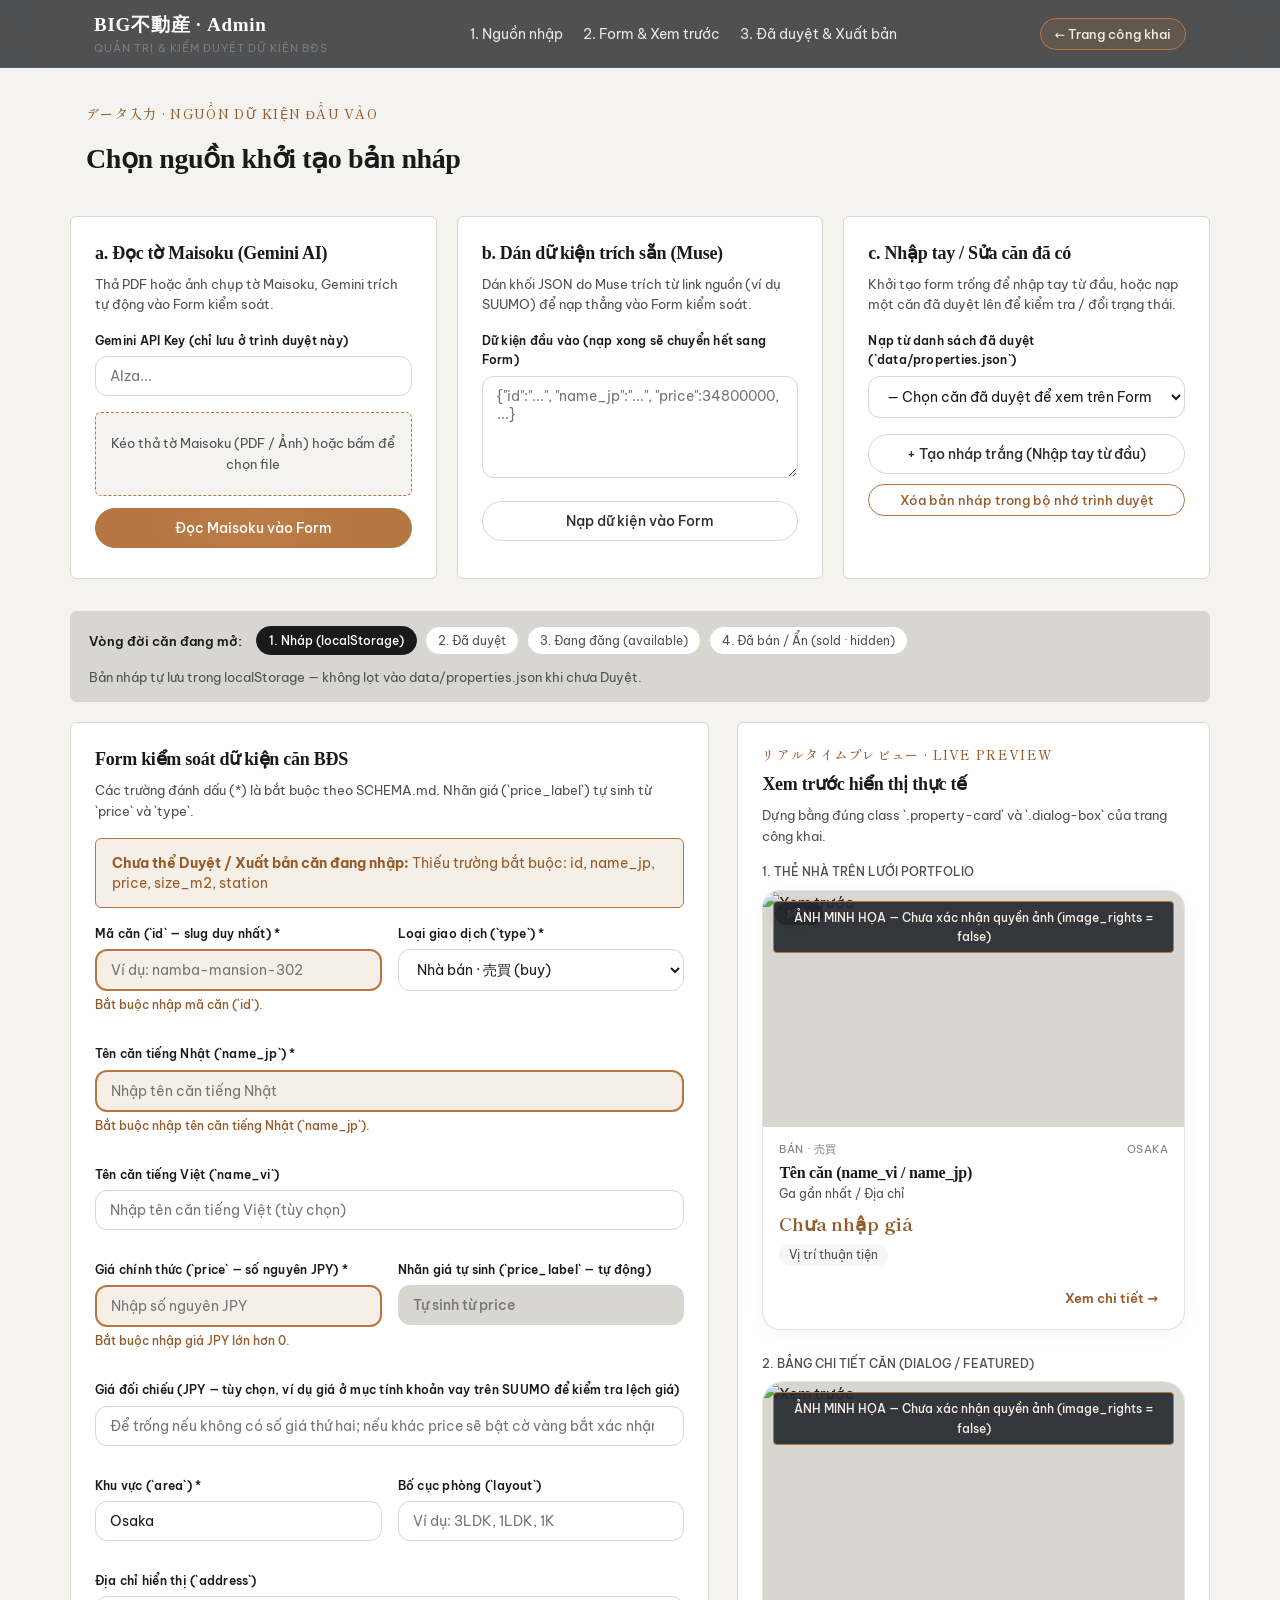
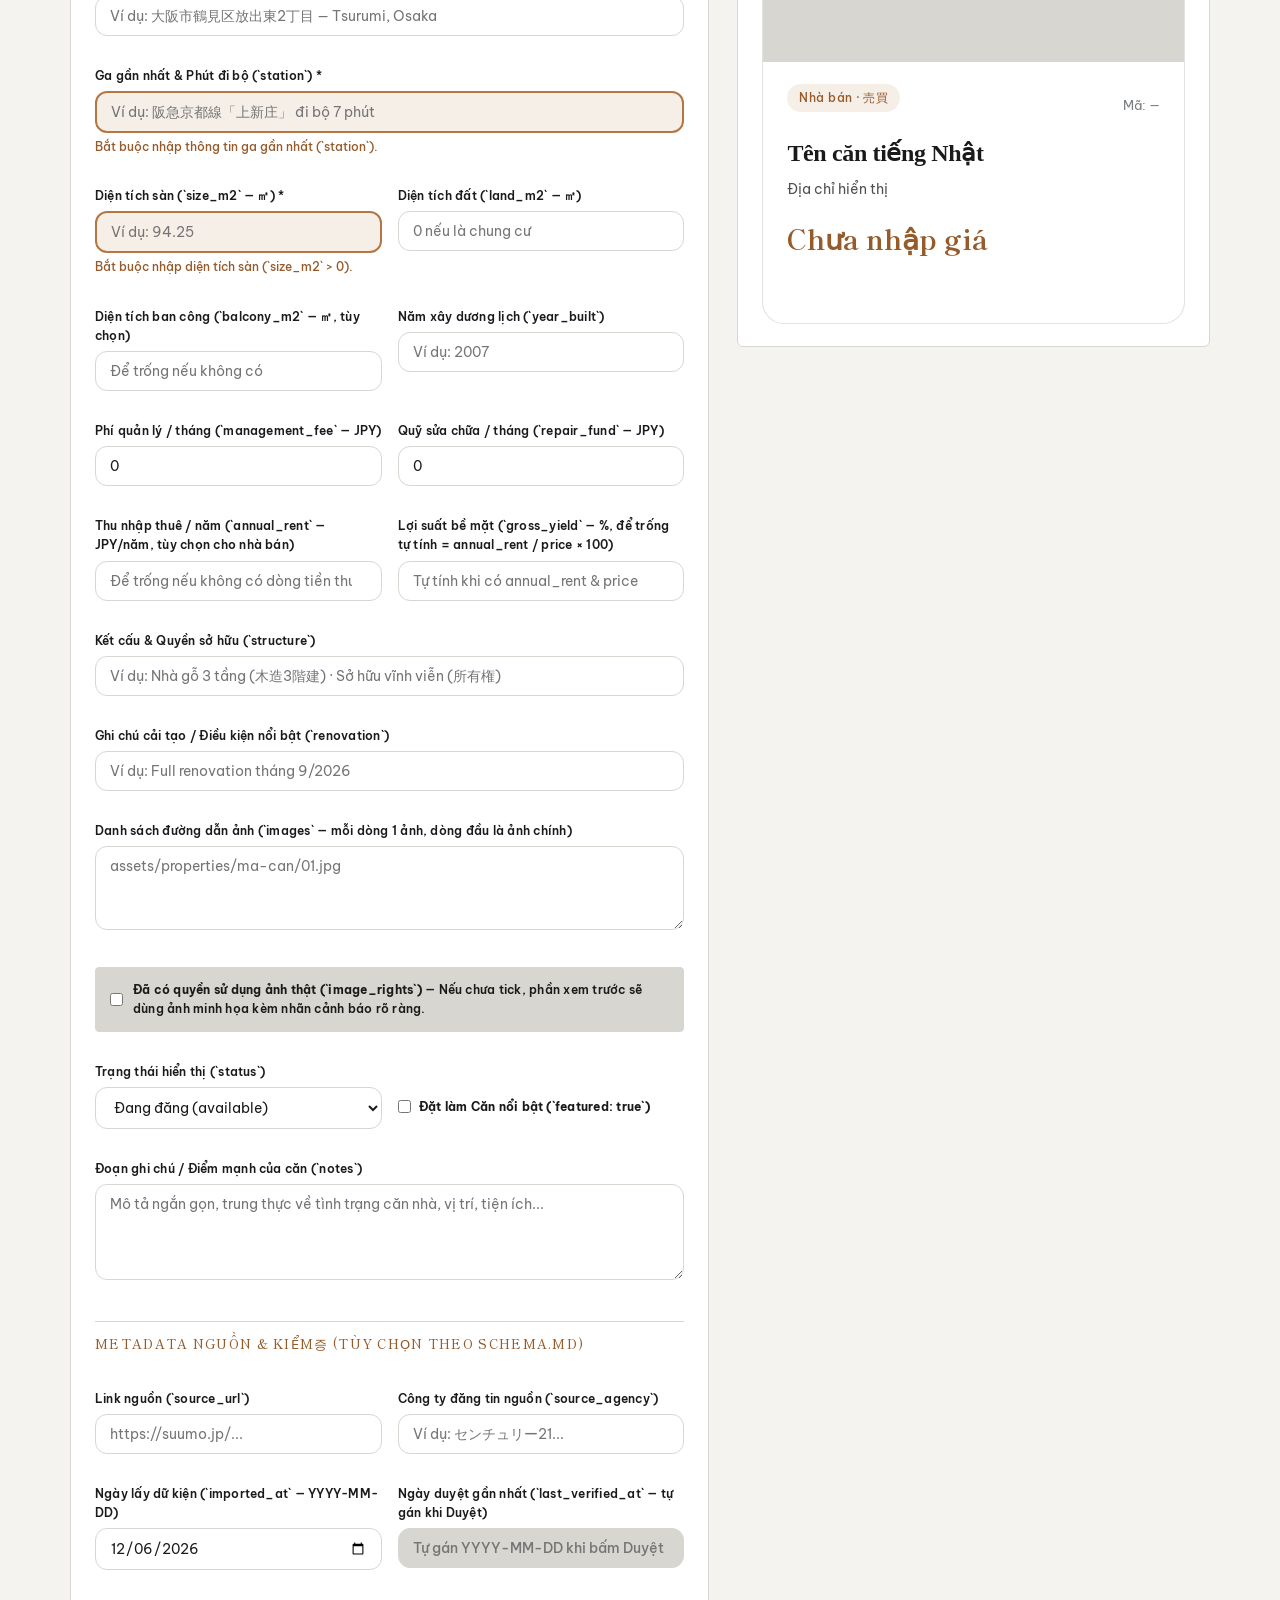
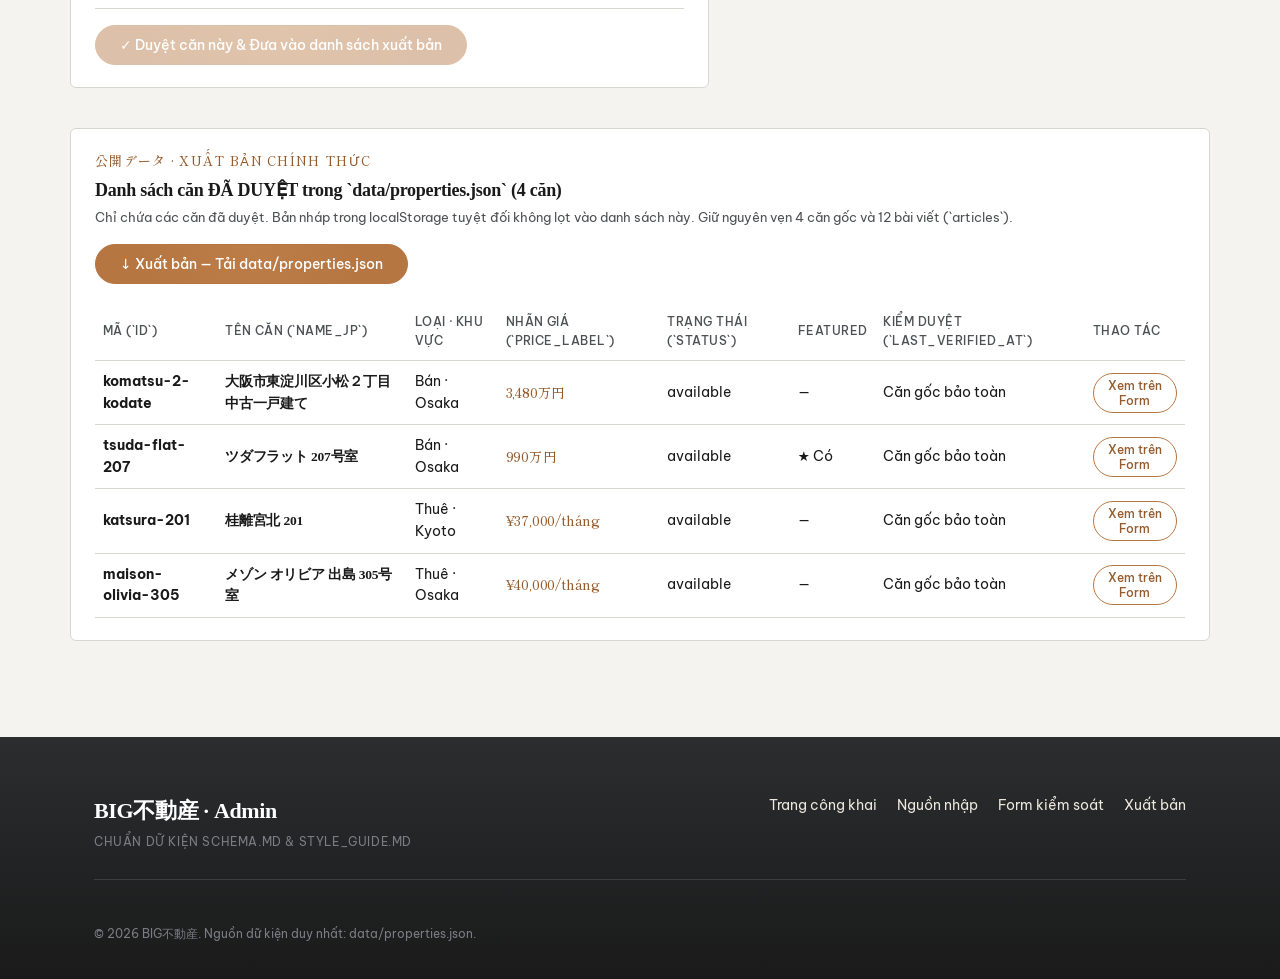
==== commit 12a4c19f: "feat(apple-ui): adopt Apple-style squircle corners, pill buttons, SF Pro typography, and liquid blur" ====
--- a/admin.html
+++ b/admin.html
@@ -4,7 +4,7 @@
   <meta charset="utf-8">
   <meta name="viewport" content="width=device-width, initial-scale=1.0">
   <title>Admin Quản trị nhà — BIG不動産</title>
-  <link rel="stylesheet" href="styles.css?v=20261110z">
+  <link rel="stylesheet" href="styles.css?v=20261110apple">
 </head>
 <body>
 
--- a/styles.css
+++ b/styles.css
@@ -43,17 +43,20 @@
 body {
   background-color: var(--bg);
   color: var(--ink);
-  font-family: 'Be Vietnam Pro', system-ui, -apple-system, sans-serif;
-  font-weight: 300;
+  font-family: -apple-system, BlinkMacSystemFont, "SF Pro Display", "SF Pro Text", "Hiragino Sans", "Hiragino Kaku Gothic ProN", "Yu Gothic UI", "Be Vietnam Pro", system-ui, sans-serif;
+  font-weight: 400;
   line-height: 1.6;
   font-size: 15px;
   -webkit-font-smoothing: antialiased;
+  -moz-osx-font-smoothing: grayscale;
+  text-rendering: optimizeLegibility;
 }
 
 h1, h2, h3, h4, .serif {
-  font-family: 'Shippori Mincho B1', 'Noto Serif', serif;
-  font-weight: 500;
-  color: var(--ink);
+  font-family: 'Shippori Mincho B1', 'Noto Serif', -apple-system, BlinkMacSystemFont, "SF Pro Display", "Hiragino Mincho ProN", serif;
+  font-weight: 600;
+  color: var(--ink);
+  letter-spacing: -0.015em;
 }
 
 a {
@@ -74,81 +77,94 @@
   padding: 0 24px;
 }
 
-/* Buttons — Kết hợp Micro-interactions mô phỏng ánh sáng đèn Spotlight (#C88A51) */
+/* Buttons — Bo góc dạng con nhộng (Apple Pill) & Micro-interactions ánh sáng dịu */
 .btn-primary {
   position: relative;
   overflow: hidden;
-  display: inline-block;
+  display: inline-flex;
+  align-items: center;
+  justify-content: center;
+  gap: 6px;
   background-color: var(--cta);
   background-image: radial-gradient(circle at 50% 0%, rgba(200, 138, 81, 0.35) 0%, transparent 70%);
   color: var(--cta-ink);
-  font-family: 'Be Vietnam Pro', sans-serif;
+  font-family: inherit;
   font-size: 14px;
   font-weight: 500;
-  padding: 10px 22px;
-  border-radius: 4px;
+  padding: 10px 24px;
+  border-radius: 999px;
   border: 1px solid var(--cta);
   cursor: pointer;
-  transition: background-color 0.35s cubic-bezier(0.22, 1, 0.36, 1), box-shadow 0.35s cubic-bezier(0.22, 1, 0.36, 1), transform 0.35s cubic-bezier(0.22, 1, 0.36, 1), border-color 0.35s ease;
+  transition: all 0.35s cubic-bezier(0.16, 1, 0.3, 1);
 }
 .btn-primary:hover {
   background-color: var(--amber-glow);
   border-color: var(--amber-glow);
-  box-shadow: 0 6px 22px rgba(182, 118, 66, 0.38), 0 0 14px rgba(200, 138, 81, 0.45);
-  transform: translateY(-1px);
+  box-shadow: 0 8px 24px rgba(182, 118, 66, 0.35), 0 0 16px rgba(200, 138, 81, 0.4);
+  transform: translateY(-1.5px);
 }
 
 .btn-secondary {
-  display: inline-block;
+  display: inline-flex;
+  align-items: center;
+  justify-content: center;
+  gap: 6px;
   background: transparent;
   color: var(--accent);
-  font-family: 'Be Vietnam Pro', sans-serif;
+  font-family: inherit;
   font-size: 14px;
   font-weight: 500;
-  padding: 10px 22px;
-  border-radius: 4px;
-  border: 1px solid var(--accent);
+  padding: 10px 24px;
+  border-radius: 999px;
+  border: 1px solid var(--line);
   cursor: pointer;
-  transition: all 0.3s cubic-bezier(0.22, 1, 0.36, 1);
+  transition: all 0.3s cubic-bezier(0.16, 1, 0.3, 1);
 }
 .btn-secondary:hover {
   background-color: var(--accent);
+  border-color: var(--accent);
   color: #F4F3EF;
-  box-shadow: 0 4px 14px rgba(43, 45, 47, 0.16);
+  box-shadow: 0 6px 18px rgba(43, 45, 47, 0.18);
+  transform: translateY(-1.5px);
 }
 
 .btn-outline-amber {
   position: relative;
-  display: inline-block;
+  display: inline-flex;
+  align-items: center;
+  justify-content: center;
+  gap: 6px;
   background: transparent;
   color: var(--amber-ink);
+  font-family: inherit;
   font-size: 13px;
   font-weight: 500;
-  padding: 8px 18px;
-  border-radius: 4px;
+  padding: 7px 18px;
+  border-radius: 999px;
   border: 1px solid var(--amber);
   cursor: pointer;
-  transition: all 0.35s cubic-bezier(0.22, 1, 0.36, 1);
+  transition: all 0.3s cubic-bezier(0.16, 1, 0.3, 1);
 }
 .btn-outline-amber:hover {
   background-color: var(--amber-soft);
   border-color: var(--amber-glow);
-  box-shadow: 0 4px 18px rgba(200, 138, 81, 0.28);
+  box-shadow: 0 4px 16px rgba(200, 138, 81, 0.25);
+  transform: translateY(-1px);
 }
 
 /* ==========================================================================
-   1. HEADER (Hành Thủy #2B2D2F — Khung vòm bê tông vững chãi)
+   1. HEADER (Hành Thủy #2B2D2F — Kính mờ Liquid Glassmorphism kiểu Apple)
    ========================================================================== */
 header.site-header {
   position: sticky;
   top: 0;
   z-index: 100;
-  background-color: rgba(43, 45, 47, 0.96);
-  backdrop-filter: blur(12px);
-  -webkit-backdrop-filter: blur(12px);
-  border-bottom: 1px solid rgba(216, 214, 208, 0.16);
+  background-color: rgba(43, 45, 47, 0.82);
+  backdrop-filter: blur(20px) saturate(180%);
+  -webkit-backdrop-filter: blur(20px) saturate(180%);
+  border-bottom: 1px solid rgba(255, 255, 255, 0.08);
   padding: 10px 0;
-  transition: background-color 0.2s, box-shadow 0.2s;
+  transition: background-color 0.3s, box-shadow 0.3s;
 }
 .header-inner {
   display: flex;
@@ -247,10 +263,12 @@
 }
 .hero-title {
   font-size: clamp(28px, 4.5vw, 42px);
-  line-height: 1.25;
+  line-height: 1.2;
+  letter-spacing: -0.025em;
   margin-bottom: 18px;
   color: var(--ink);
   max-width: 820px;
+  font-weight: 600;
 }
 .hero-desc {
   font-size: 16px;
@@ -270,16 +288,18 @@
   background-color: var(--card);
   color: var(--ink);
   border: 1px solid var(--line);
-  border-radius: 4px;
-  padding: 5px 10px;
-  font-family: 'Be Vietnam Pro', sans-serif;
+  border-radius: 999px;
+  padding: 5px 12px;
+  font-family: inherit;
   font-size: 12.5px;
   font-weight: 500;
   cursor: pointer;
   outline: none;
+  transition: all 0.2s;
 }
 .lang-select:focus {
-  border-color: var(--accent);
+  border-color: var(--amber);
+  box-shadow: 0 0 0 3px rgba(182, 118, 66, 0.15);
 }
 .hero-metrics {
   display: flex;
@@ -316,7 +336,8 @@
   width: 100%;
   height: 380px;
   overflow: hidden;
-  border-radius: 4px;
+  border-radius: 20px;
+  box-shadow: 0 10px 30px rgba(0, 0, 0, 0.07);
   background-color: var(--bg-soft);
 }
 .banner-frame img {
@@ -498,22 +519,22 @@
 .property-grid {
   display: grid;
   grid-template-columns: repeat(auto-fill, minmax(280px, 1fr));
-  gap: 18px;
+  gap: 20px;
 }
 .property-card {
   background-color: var(--card);
-  border-radius: 8px;
+  border-radius: 18px;
   overflow: hidden;
-  border: 1px solid var(--line);
+  border: 1px solid rgba(216, 214, 208, 0.7);
   display: flex;
   flex-direction: column;
-  box-shadow: 0 1px 3px rgba(0, 0, 0, 0.04);
-  transition: transform 0.2s cubic-bezier(0.16, 1, 0.3, 1), box-shadow 0.2s cubic-bezier(0.16, 1, 0.3, 1), border-color 0.2s;
+  box-shadow: 0 4px 20px rgba(0, 0, 0, 0.035);
+  transition: transform 0.35s cubic-bezier(0.16, 1, 0.3, 1), box-shadow 0.35s cubic-bezier(0.16, 1, 0.3, 1), border-color 0.3s ease;
 }
 .property-card:hover {
-  transform: translateY(-3px);
-  border-color: rgba(184, 123, 65, 0.4);
-  box-shadow: 0 8px 24px rgba(0, 0, 0, 0.08);
+  transform: translateY(-4px);
+  border-color: var(--amber-glow);
+  box-shadow: 0 16px 36px rgba(0, 0, 0, 0.08), 0 0 20px rgba(200, 138, 81, 0.16);
 }
 .card-image-wrap {
   position: relative;
@@ -526,13 +547,13 @@
   width: 100%;
   height: 100%;
   object-fit: cover;
-  transition: transform 0.35s ease;
+  transition: transform 0.4s cubic-bezier(0.16, 1, 0.3, 1);
 }
 .property-card:hover .card-image-wrap img {
-  transform: scale(1.03);
+  transform: scale(1.035);
 }
 .card-body {
-  padding: 12px 14px 14px;
+  padding: 14px 16px 16px;
   display: flex;
   flex-direction: column;
   flex-grow: 1;
@@ -548,11 +569,12 @@
   margin-bottom: 4px;
 }
 .card-name {
-  font-size: 15.5px;
-  font-weight: 600;
-  line-height: 1.32;
+  font-size: 16px;
+  font-weight: 600;
+  line-height: 1.3;
   margin-bottom: 3px;
   color: var(--ink);
+  letter-spacing: -0.015em;
   display: -webkit-box;
   -webkit-line-clamp: 2;
   -webkit-box-orient: vertical;
@@ -589,23 +611,32 @@
   align-items: baseline;
   flex-wrap: wrap;
   gap: 6px;
-  margin-bottom: 4px;
+  margin-bottom: 6px;
 }
 .card-price {
-  font-size: 18px;
+  font-size: 18.5px;
   color: var(--amber-ink);
   font-family: 'Shippori Mincho B1', serif;
   font-weight: 700;
   letter-spacing: -0.01em;
 }
 .card-layout-tag {
-  font-size: 12px;
-  color: var(--muted);
+  font-size: 11.5px;
+  font-weight: 500;
+  color: var(--muted);
+  background: rgba(216, 214, 208, 0.35);
+  padding: 2px 8px;
+  border-radius: 999px;
 }
 .card-spec-inline {
   font-size: 11.5px;
-  color: var(--faint);
-  margin-bottom: 8px;
+  color: var(--muted);
+  background: rgba(216, 214, 208, 0.22);
+  padding: 3px 10px;
+  border-radius: 999px;
+  width: fit-content;
+  max-width: 100%;
+  margin-bottom: 10px;
   line-height: 1.4;
   white-space: nowrap;
   overflow: hidden;
@@ -622,22 +653,22 @@
 .card-btn-detail {
   background: transparent;
   border: none;
-  font-family: 'Be Vietnam Pro', sans-serif;
+  font-family: inherit;
   color: var(--amber-ink);
-  font-size: 12.5px;
-  font-weight: 500;
+  font-size: 13px;
+  font-weight: 600;
   cursor: pointer;
-  padding: 3px 0;
-  border-bottom: 1.5px solid var(--amber);
+  padding: 4px 10px;
+  border-radius: 999px;
   display: inline-flex;
   align-items: center;
   gap: 4px;
-  transition: all 0.2s;
+  transition: all 0.25s cubic-bezier(0.16, 1, 0.3, 1);
 }
 .card-btn-detail:hover {
-  color: var(--amber);
-  border-bottom-color: var(--amber-ink);
-  transform: translateX(2px);
+  background-color: var(--amber-soft);
+  color: var(--amber-glow);
+  transform: translateX(3px);
 }
 
 .empty-message {
@@ -686,11 +717,18 @@
 }
 .article-card {
   background-color: var(--card);
-  border: 1px solid var(--line);
-  border-radius: 6px;
+  border: 1px solid rgba(216, 214, 208, 0.7);
+  border-radius: 18px;
   overflow: hidden;
   display: flex;
   flex-direction: column;
+  box-shadow: 0 4px 20px rgba(0, 0, 0, 0.035);
+  transition: transform 0.35s cubic-bezier(0.16, 1, 0.3, 1), box-shadow 0.35s cubic-bezier(0.16, 1, 0.3, 1), border-color 0.3s ease;
+}
+.article-card:hover {
+  transform: translateY(-4px);
+  border-color: var(--amber-glow);
+  box-shadow: 0 16px 36px rgba(0, 0, 0, 0.08);
 }
 .article-img-wrap {
   width: 100%;
@@ -710,10 +748,14 @@
   flex-grow: 1;
 }
 .article-cat {
-  font-size: 12px;
+  font-size: 11.5px;
   color: var(--amber-ink);
-  font-weight: 500;
+  font-weight: 600;
   letter-spacing: 0.04em;
+  background-color: var(--amber-soft);
+  padding: 3px 10px;
+  border-radius: 999px;
+  width: fit-content;
   margin-bottom: 8px;
 }
 .article-title {
@@ -822,20 +864,24 @@
 }
 .channel-card {
   background-color: var(--card);
-  border: 1px solid var(--line);
+  border: 1px solid rgba(216, 214, 208, 0.7);
   padding: 16px 20px;
-  border-radius: 6px;
+  border-radius: 16px;
   display: flex;
   align-items: center;
   justify-content: space-between;
-  transition: border-color 0.2s;
+  box-shadow: 0 2px 14px rgba(0, 0, 0, 0.03);
+  transition: all 0.3s cubic-bezier(0.16, 1, 0.3, 1);
 }
 .channel-card:hover {
-  border-color: var(--accent);
+  border-color: var(--amber);
+  transform: translateY(-2px);
+  box-shadow: 0 8px 24px rgba(0, 0, 0, 0.06);
 }
 .channel-info h4 {
   font-size: 15px;
   margin-bottom: 2px;
+  font-weight: 600;
 }
 .channel-info p {
   font-size: 12.5px;
@@ -844,18 +890,23 @@
 .channel-badge {
   font-size: 12px;
   color: var(--amber-ink);
-  font-weight: 500;
+  font-weight: 600;
+  background: var(--amber-soft);
+  padding: 4px 12px;
+  border-radius: 999px;
 }
 
 .contact-form-card {
   background-color: var(--card);
-  border: 1px solid var(--line);
-  border-radius: 6px;
+  border: 1px solid rgba(216, 214, 208, 0.7);
+  border-radius: 20px;
   padding: 28px 24px;
+  box-shadow: 0 4px 24px rgba(0, 0, 0, 0.04);
 }
 .form-title {
   font-size: 20px;
   margin-bottom: 8px;
+  font-weight: 600;
 }
 .form-sub {
   font-size: 13px;
@@ -867,28 +918,30 @@
 }
 .form-group label {
   display: block;
-  font-size: 12.5px;
-  font-weight: 500;
+  font-size: 12px;
+  font-weight: 600;
   color: var(--ink);
   margin-bottom: 6px;
+  letter-spacing: 0.02em;
 }
 .form-control {
   width: 100%;
-  padding: 9px 12px;
+  padding: 10px 14px;
   background-color: #FFFFFF;
   border: 1px solid var(--line);
-  border-radius: 4px;
-  font-family: 'Be Vietnam Pro', sans-serif;
+  border-radius: 12px;
+  font-family: inherit;
   font-size: 14px;
   color: var(--ink);
   outline: none;
-  transition: border-color 0.2s;
+  transition: all 0.25s cubic-bezier(0.16, 1, 0.3, 1);
 }
 .form-control:focus {
-  border-color: var(--accent);
+  border-color: var(--amber);
+  box-shadow: 0 0 0 3px rgba(182, 118, 66, 0.16);
 }
 textarea.form-control {
-  min-height: 90px;
+  min-height: 96px;
   resize: vertical;
 }
 
@@ -896,10 +949,10 @@
 .ready-message-box {
   display: none;
   margin-top: 20px;
-  padding: 16px;
+  padding: 18px;
   background-color: var(--amber-soft);
   border: 1.5px dashed var(--amber);
-  border-radius: 4px;
+  border-radius: 14px;
 }
 .ready-message-box.active {
   display: block;
@@ -987,8 +1040,9 @@
 .dialog-overlay {
   position: fixed;
   inset: 0;
-  background-color: rgba(24, 27, 30, 0.72);
-  backdrop-filter: blur(4px);
+  background-color: rgba(24, 27, 30, 0.65);
+  backdrop-filter: blur(16px);
+  -webkit-backdrop-filter: blur(16px);
   display: none;
   align-items: center;
   justify-content: center;
@@ -1000,13 +1054,13 @@
 }
 .dialog-box {
   background-color: var(--card);
-  border-radius: 10px;
+  border-radius: 22px;
   width: 100%;
   max-width: 640px;
   max-height: 90vh;
   overflow-y: auto;
-  border: 1px solid var(--line);
-  box-shadow: 0 10px 30px rgba(0, 0, 0, 0.15);
+  border: 1px solid rgba(216, 214, 208, 0.7);
+  box-shadow: 0 24px 60px rgba(0, 0, 0, 0.22);
 }
 .dialog-image {
   width: 100%;
@@ -1026,6 +1080,7 @@
 .dialog-title {
   font-size: 24px;
   margin-bottom: 6px;
+  font-weight: 600;
 }
 .dialog-address {
   font-size: 14px;
@@ -1036,7 +1091,7 @@
   font-size: 28px;
   color: var(--amber-ink);
   font-family: 'Shippori Mincho B1', serif;
-  font-weight: 600;
+  font-weight: 700;
   margin-bottom: 20px;
 }
 .dialog-actions {
@@ -1059,13 +1114,16 @@
   top: 12px;
   left: 12px;
   z-index: 4;
-  padding: 4px 11px;
-  border-radius: 4px;
-  font-size: 11px;
-  font-weight: 600;
-  letter-spacing: 0.06em;
+  padding: 4px 12px;
+  border-radius: 999px;
+  font-size: 10.5px;
+  font-weight: 600;
+  letter-spacing: 0.05em;
   text-transform: uppercase;
   line-height: 1.4;
+  backdrop-filter: blur(12px);
+  -webkit-backdrop-filter: blur(12px);
+  box-shadow: 0 2px 10px rgba(0, 0, 0, 0.15);
 }
 .card-badge-sold {
   background-color: var(--accent);
@@ -1086,10 +1144,11 @@
   grid-template-columns: repeat(4, 1fr);
   gap: 10px;
   background-color: var(--card);
-  border: 1px solid var(--line);
-  border-radius: 6px;
+  border: 1px solid rgba(216, 214, 208, 0.7);
+  border-radius: 16px;
   padding: 12px 14px;
   margin-bottom: 22px;
+  box-shadow: 0 4px 18px rgba(0, 0, 0, 0.03);
 }
 .filter-field {
   display: flex;
@@ -1198,9 +1257,10 @@
 
 .keisan-card {
   background-color: var(--card);
-  border: 1px solid var(--line);
-  border-radius: 6px;
+  border: 1px solid rgba(216, 214, 208, 0.7);
+  border-radius: 20px;
   padding: 24px 26px;
+  box-shadow: 0 4px 20px rgba(0, 0, 0, 0.03);
 }
 
 .keisan-section-label {
@@ -1272,35 +1332,37 @@
   gap: 8px;
 }
 .keisan-method-btn {
-  padding: 8px 10px;
-  border-radius: 4px;
+  padding: 8px 12px;
+  border-radius: 999px;
   border: 1px solid var(--line);
   background-color: var(--bg);
   color: var(--muted);
-  font-family: 'Be Vietnam Pro', sans-serif;
+  font-family: inherit;
   font-size: 12.5px;
   font-weight: 500;
   cursor: pointer;
   text-align: center;
-  transition: all 0.2s;
+  transition: all 0.25s cubic-bezier(0.16, 1, 0.3, 1);
 }
 .keisan-method-btn.active {
   background-color: var(--ink);
   color: var(--cta-ink);
   border-color: var(--ink);
+  box-shadow: 0 2px 10px rgba(26, 26, 26, 0.16);
 }
 
 /* Hộp kết quả bên phải */
 .keisan-result-card {
   background-color: var(--card);
-  border: 1px solid var(--line);
-  border-radius: 6px;
+  border: 1px solid rgba(216, 214, 208, 0.7);
+  border-radius: 20px;
   padding: 26px;
+  box-shadow: 0 4px 20px rgba(0, 0, 0, 0.03);
 }
 .keisan-hero-numbers {
   background-color: var(--bg-soft);
   border: 1px solid var(--line);
-  border-radius: 6px;
+  border-radius: 14px;
   padding: 18px 20px;
   margin-bottom: 18px;
 }
@@ -1600,8 +1662,11 @@
     left: 0;
     right: 0;
     z-index: 950;
-    background-color: var(--card);
-    border-top: 1px solid var(--line);
+    background-color: rgba(255, 255, 255, 0.88);
+    backdrop-filter: blur(20px) saturate(180%);
+    -webkit-backdrop-filter: blur(20px) saturate(180%);
+    border-top: 1px solid rgba(216, 214, 208, 0.65);
+    box-shadow: 0 -4px 24px rgba(0, 0, 0, 0.06);
     padding: 10px 14px;
     display: flex;
     gap: 10px;
@@ -1614,8 +1679,8 @@
   .mobile-sticky-btn {
     flex: 1;
     text-align: center;
-    padding: 10px 12px;
-    border-radius: 4px;
+    padding: 11px 16px;
+    border-radius: 999px;
     font-size: 13.5px;
     font-weight: 500;
   }
@@ -1633,6 +1698,7 @@
   }
   .mid-cta-band {
     padding: 22px 20px;
+    border-radius: 16px;
   }
 }
 
@@ -1685,15 +1751,16 @@
     justify-self: end;
   }
   .site-header .lang-select {
-    padding: 3px 6px;
+    padding: 3px 8px;
     font-size: 11px;
     height: 28px;
-    border-radius: 4px;
+    border-radius: 999px;
   }
   .site-header .btn-outline-amber {
-    padding: 3px 10px;
+    padding: 3px 12px;
     font-size: 11.5px;
     height: 28px;
+    border-radius: 999px;
     display: inline-flex;
     align-items: center;
   }
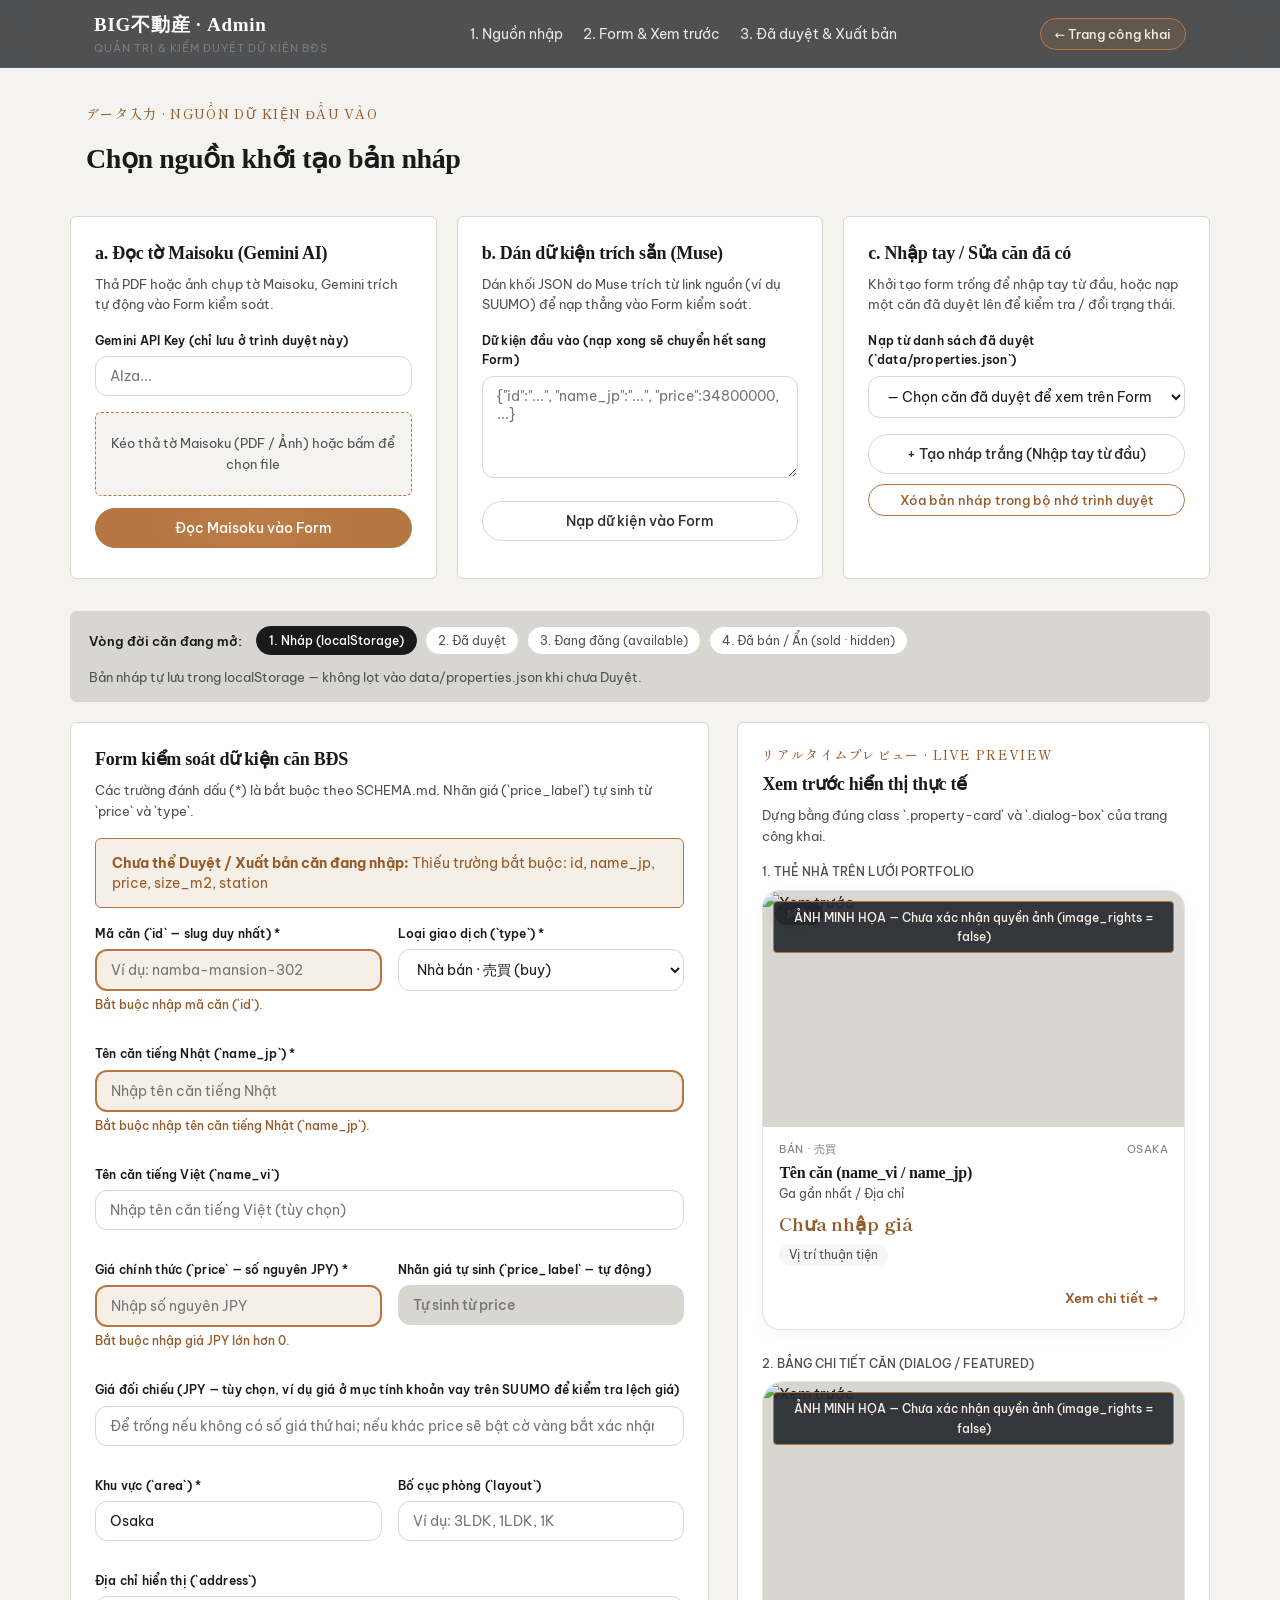
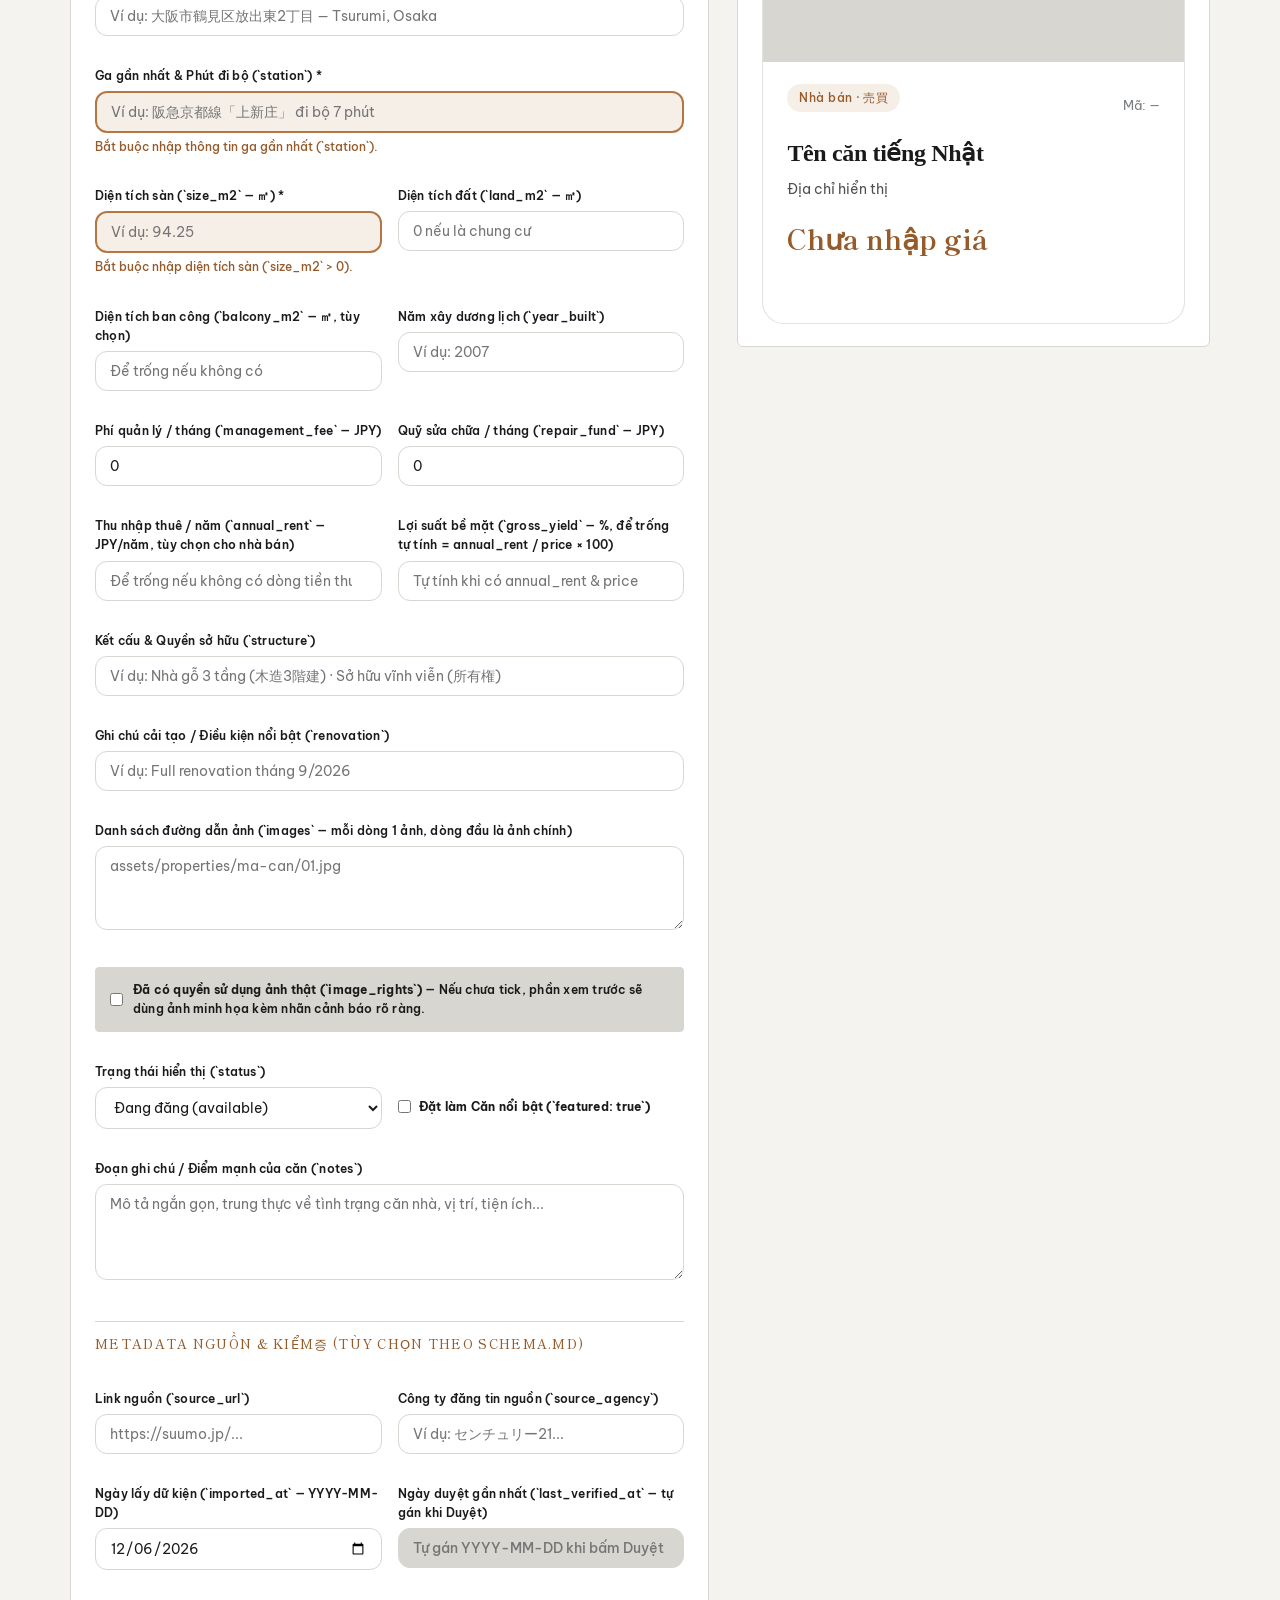
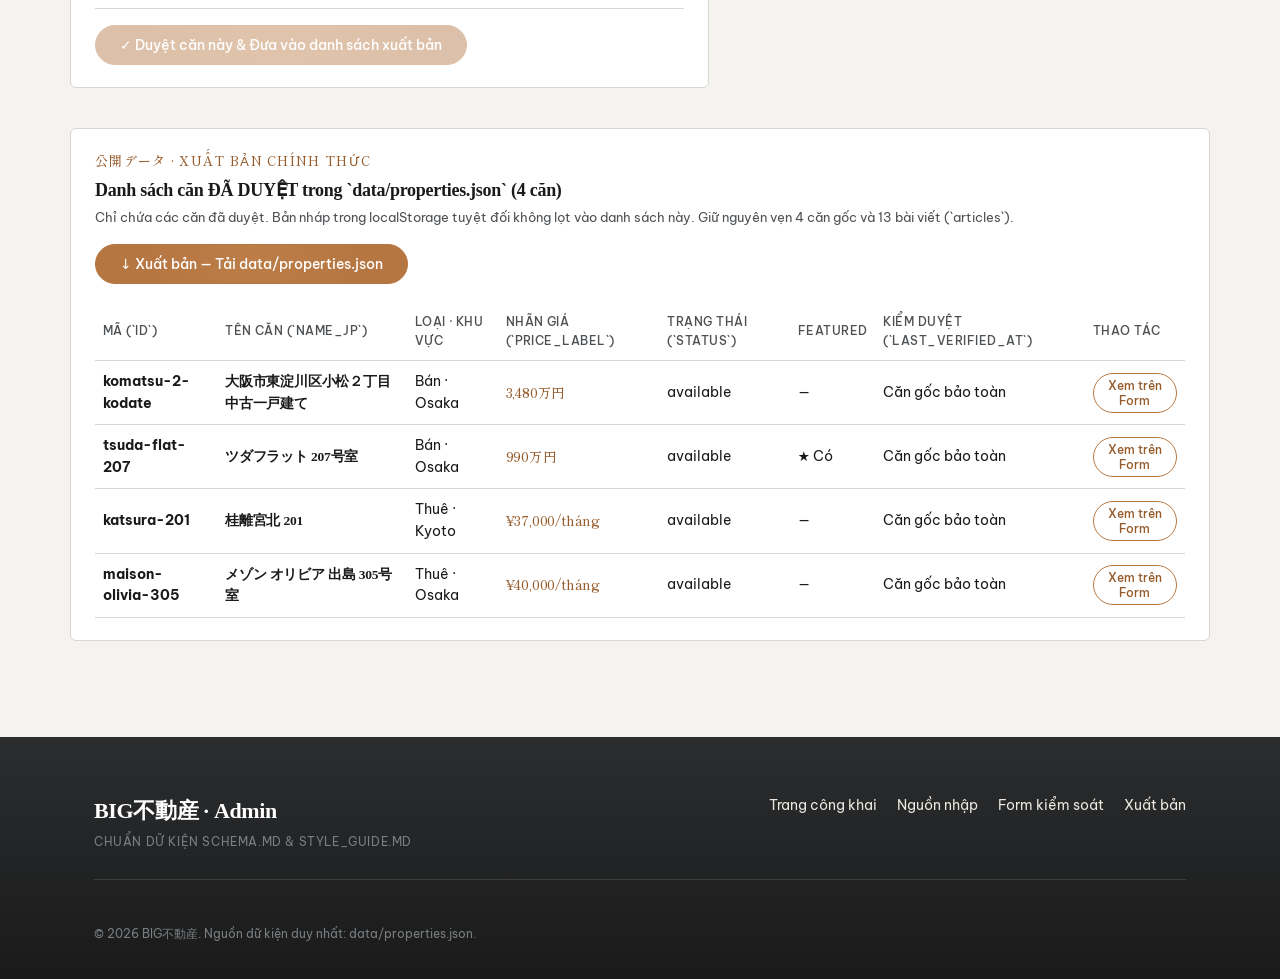
==== commit ce73cb6b: "content(articles): add article 10 on variable interest rate, 5-year rule & 4-5 year exit strategy" ====
--- a/admin.html
+++ b/admin.html
@@ -4,7 +4,7 @@
   <meta charset="utf-8">
   <meta name="viewport" content="width=device-width, initial-scale=1.0">
   <title>Admin Quản trị nhà — BIG不動産</title>
-  <link rel="stylesheet" href="styles.css?v=20261110apple">
+  <link rel="stylesheet" href="styles.css?v=20261111">
 </head>
 <body>
 
--- a/styles.css
+++ b/styles.css
@@ -1216,6 +1216,55 @@
   color: var(--ink);
   font-weight: 600;
 }
+.article-reader-body h3,
+.article-reader-body h4 {
+  font-family: inherit;
+  font-weight: 600;
+  color: var(--ink);
+  margin: 22px 0 10px;
+  line-height: 1.4;
+}
+.article-reader-body h3 {
+  font-size: 17px;
+  padding-bottom: 6px;
+  border-bottom: 1px solid var(--line);
+}
+.article-reader-body h4 {
+  font-size: 15.5px;
+}
+.article-reader-body .article-callout {
+  background: var(--bg-soft);
+  border-left: 3px solid var(--amber);
+  border-radius: 0 10px 10px 0;
+  padding: 14px 18px;
+  margin: 16px 0;
+  font-size: 14.5px;
+}
+.article-reader-body .article-callout p:last-child {
+  margin-bottom: 0;
+}
+.article-reader-body table {
+  width: 100%;
+  border-collapse: collapse;
+  margin: 16px 0 20px;
+  font-size: 13.5px;
+  background: var(--card);
+  border-radius: 8px;
+  overflow: hidden;
+  border: 1px solid var(--line);
+}
+.article-reader-body th,
+.article-reader-body td {
+  padding: 10px 14px;
+  border: 1px solid var(--line);
+  text-align: left;
+  line-height: 1.5;
+}
+.article-reader-body th {
+  background-color: var(--bg-soft);
+  font-weight: 600;
+  color: var(--ink);
+}
 
 /* ==========================================================================
    MÁY TÍNH KHOẢN VAY & SO SÁNH TIỀN THUÊ NHÀ (Chuẩn Keisan.site — Japandi UI)
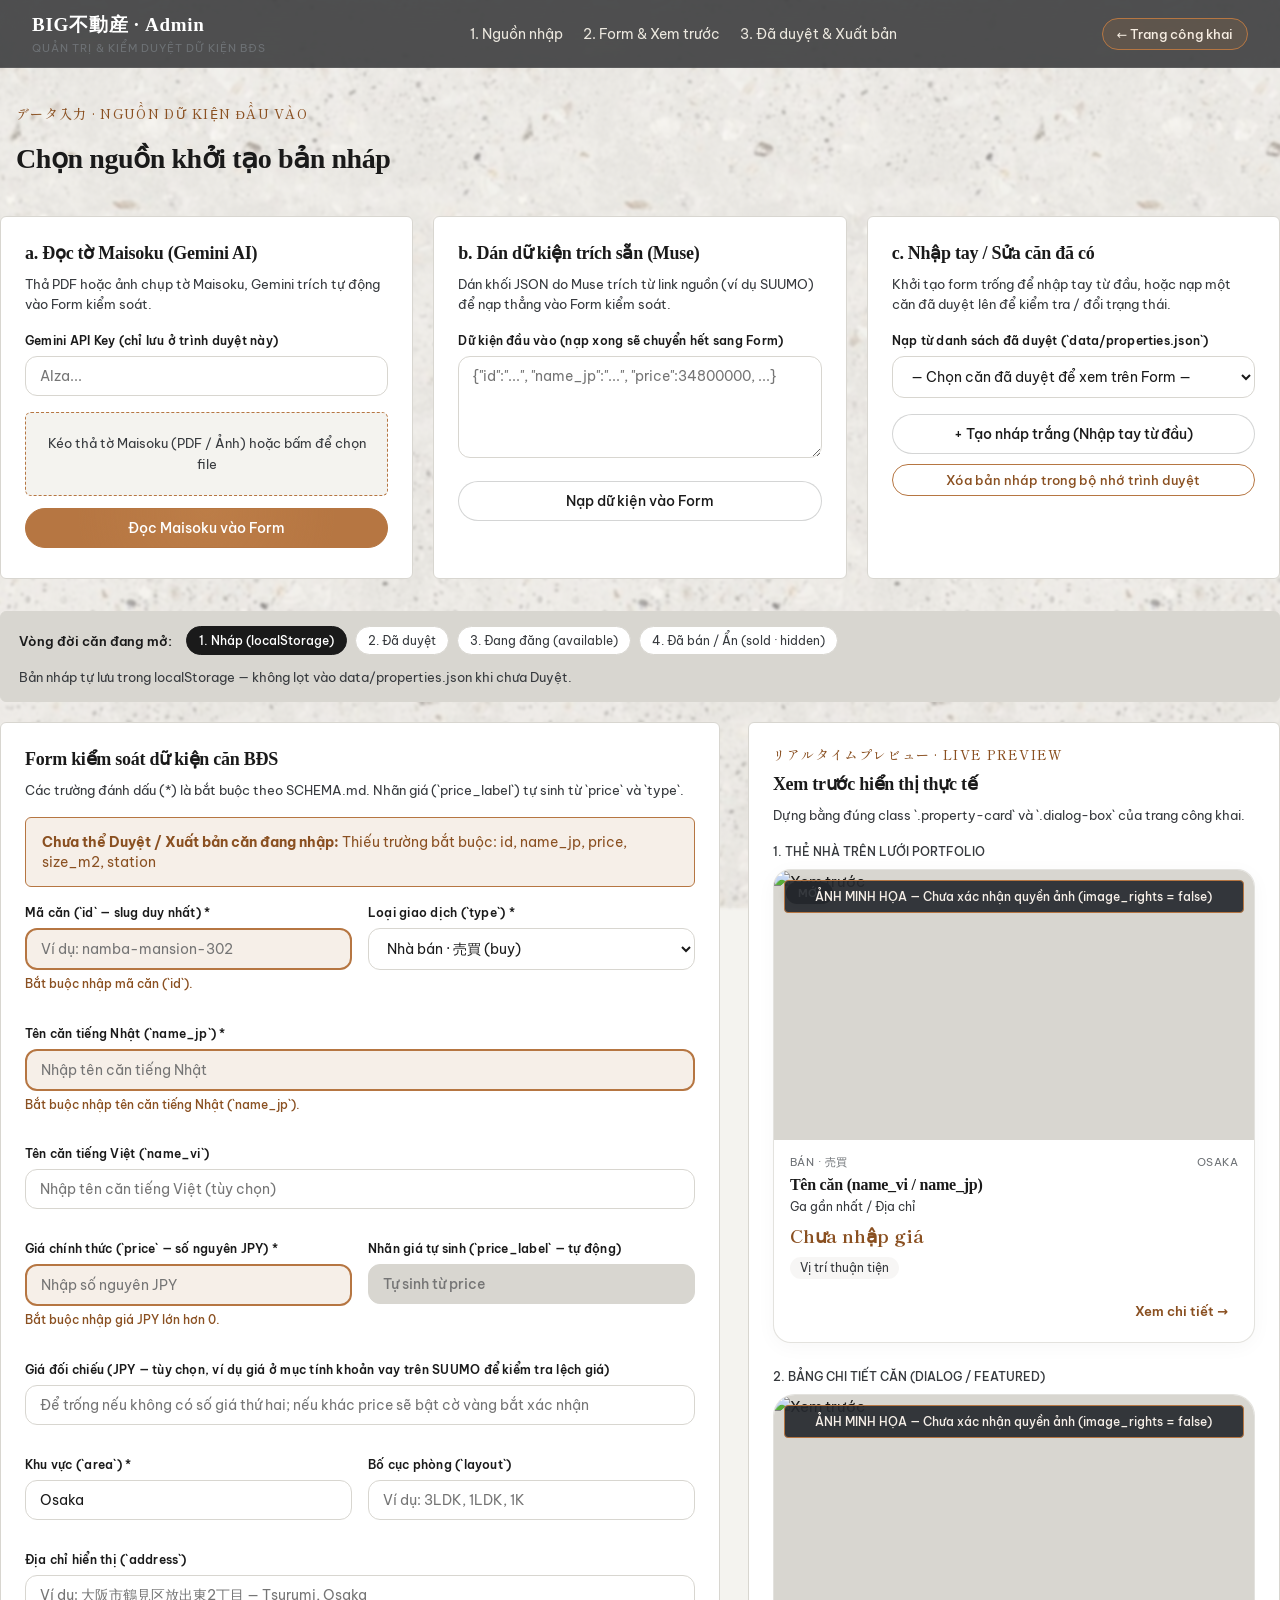
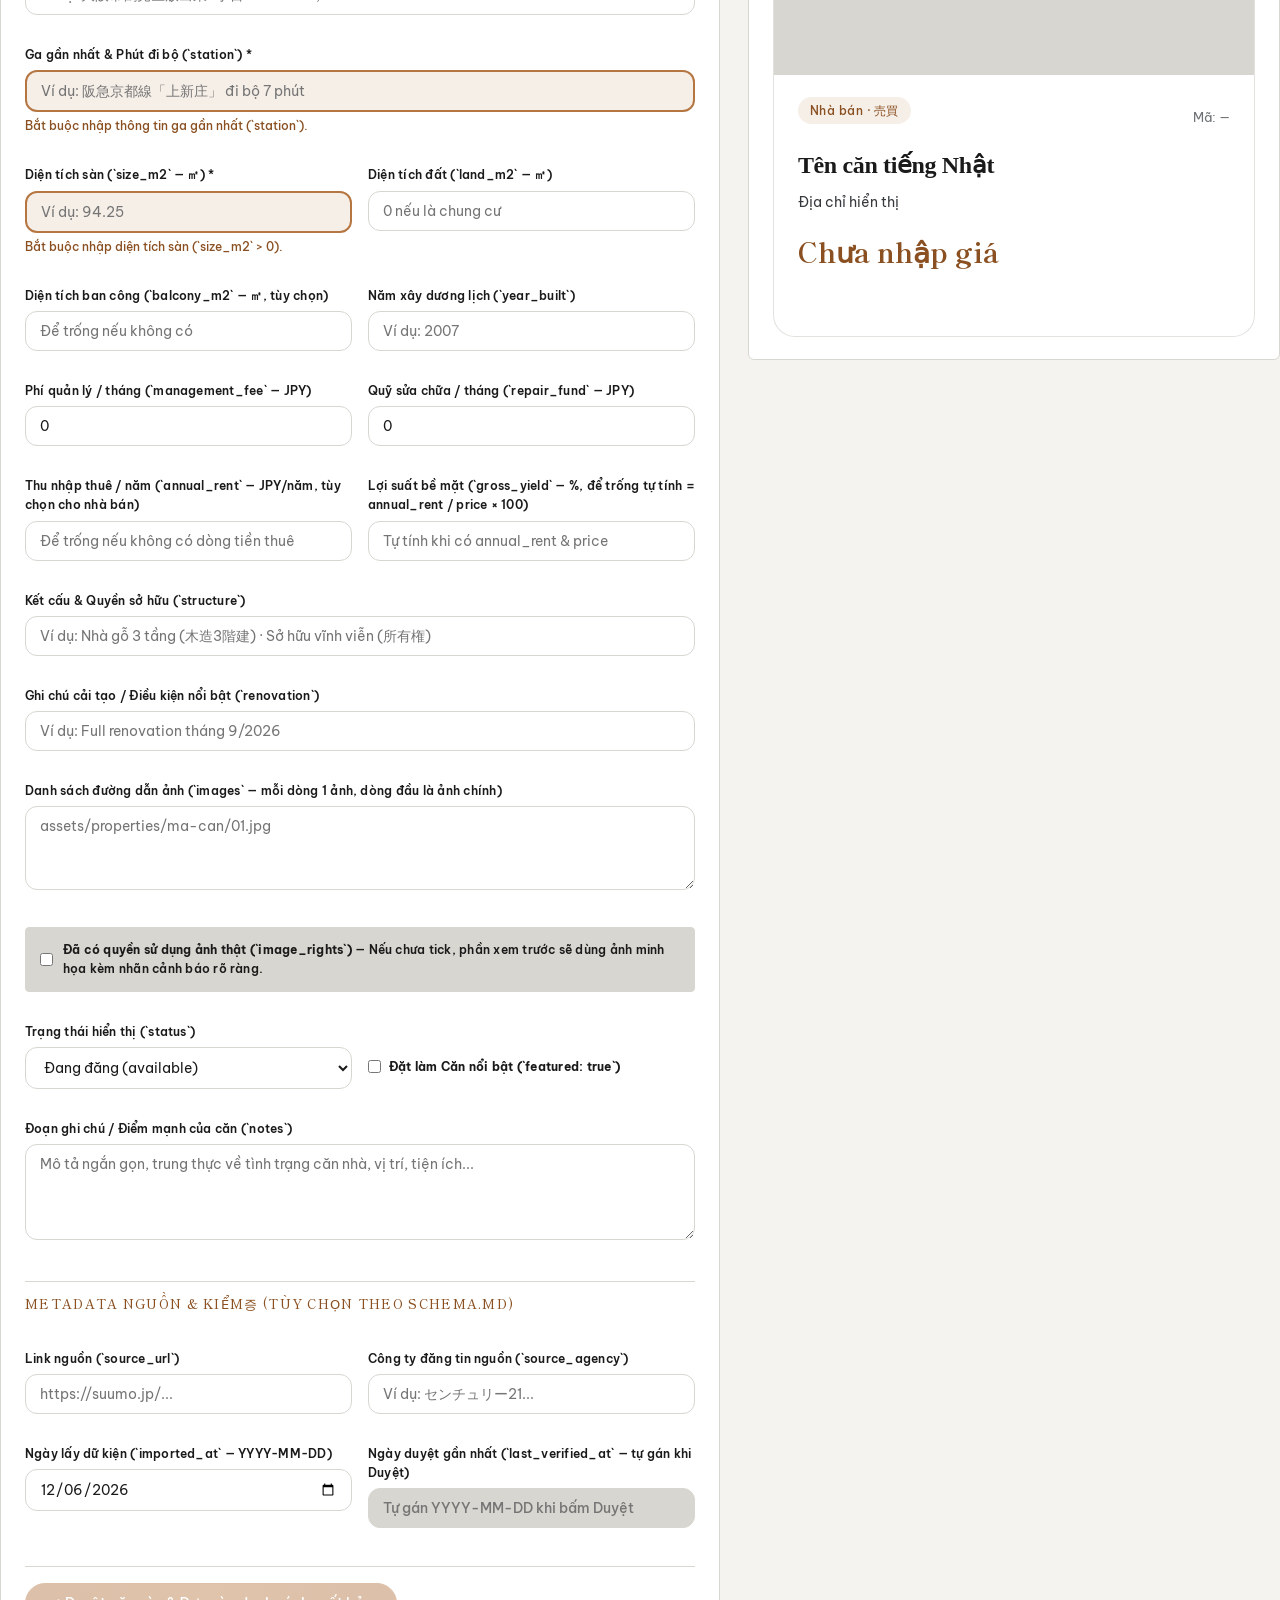
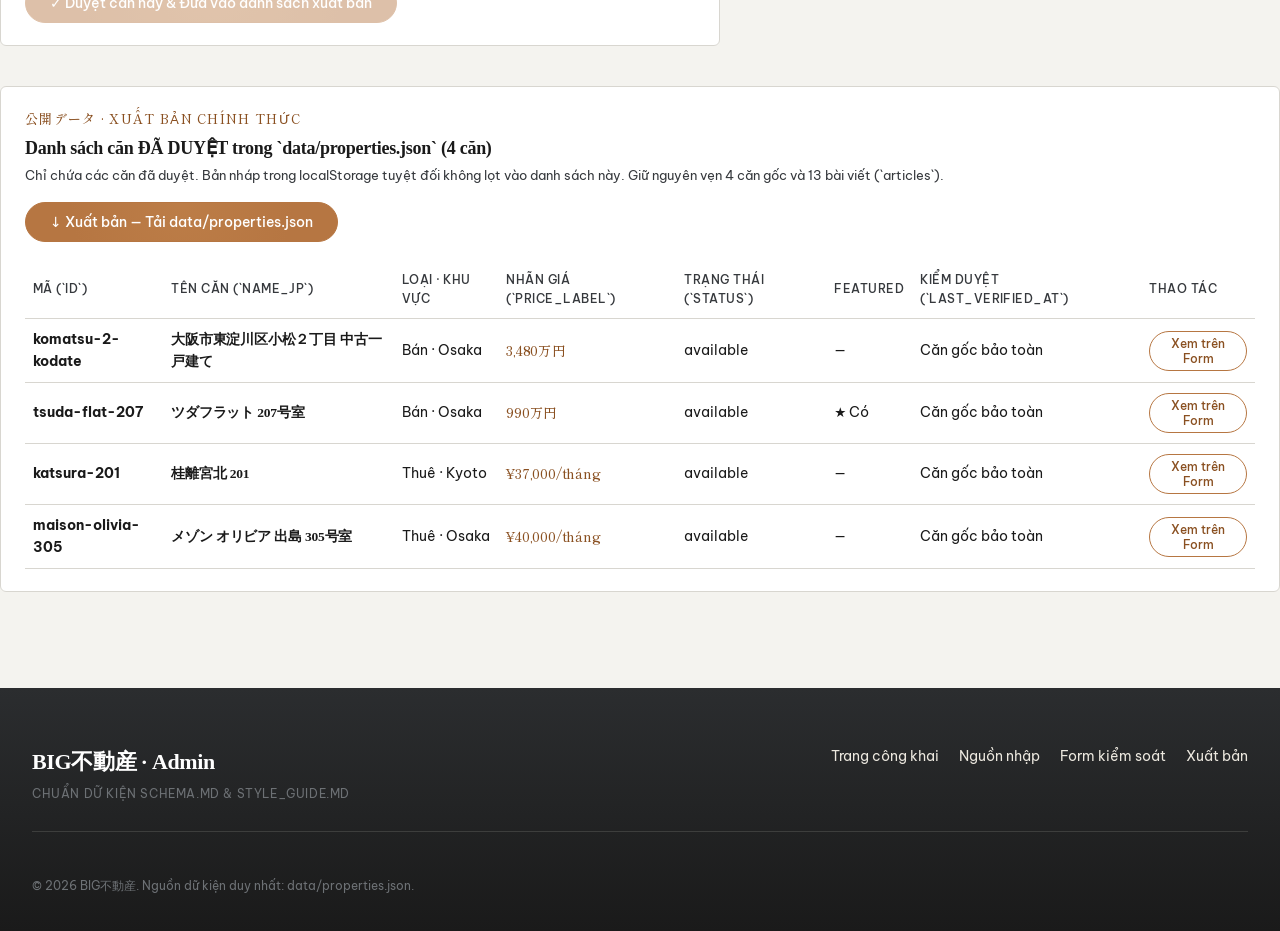
==== commit 2b901d99: "feat(ui): widen layout, add simple/detail calculator toggle, Source Serif 4 fonts, concrete backdrop" ====
--- a/admin.html
+++ b/admin.html
@@ -4,7 +4,7 @@
   <meta charset="utf-8">
   <meta name="viewport" content="width=device-width, initial-scale=1.0">
   <title>Admin Quản trị nhà — BIG不動産</title>
-  <link rel="stylesheet" href="styles.css?v=20261111">
+  <link rel="stylesheet" href="styles.css?v=20261114f">
 </head>
 <body>
 
--- a/styles.css
+++ b/styles.css
@@ -2,9 +2,13 @@
    STYLE GUIDE — BIG不動産 (Japandi Portfolio)
    ========================================================================== */
 
-@import url('https://fonts.googleapis.com/css2?family=Be+Vietnam+Pro:wght@300;400;500;600&family=Shippori+Mincho+B1:wght@400;500;600;700&display=swap');
+@import url('https://fonts.googleapis.com/css2?family=Be+Vietnam+Pro:wght@300;400;500;600;700&family=Source+Serif+4:ital,opsz,wght@0,8..60,400..700;1,8..60,400..600&family=Shippori+Mincho+B1:wght@400;500;600;700&display=swap');
 
 :root {
+  /* Hệ thống font: Source Serif 4 (hỗ trợ đầy đủ Tiếng Việt) + Shippori Mincho B1 (Nhật) & Be Vietnam Pro */
+  --font-sans: 'Be Vietnam Pro', -apple-system, BlinkMacSystemFont, "SF Pro Display", "SF Pro Text", "Hiragino Sans", "Hiragino Kaku Gothic ProN", "Yu Gothic UI", system-ui, sans-serif;
+  --font-serif: 'Source Serif 4', 'Shippori Mincho B1', "Hiragino Mincho ProN", "Yu Mincho", Georgia, serif;
+
   /* Bảng màu UI/UX & Phong thủy Ngũ Hành (60% Kim - 30% Thủy - 10% Thổ) từ kiến trúc Japandi */
   /* Hành Kim (60% - Nền chủ đạo: Trắng kem tường & Xám sáng bậc đá) */
   --bg: #F4F3EF;          /* Trắng kem tường (Wall Cream White) — Thoáng đãng, tối giản */
@@ -17,17 +21,31 @@
   --accent: #2B2D2F;      /* Xám than chì đậm khung vòm bê tông (Charcoal Arch) — Menu & khối cấu trúc */
   --accent-ink: #1A1A1A;
   --accent-soft: #E6E4DF;
-  --muted: #4E5154;       /* Xám trung tính cho chữ mô tả */
-  --faint: #7A7E82;       /* Xám đá nhạt cho ghi chú phụ */
+  --muted: #36393D;       /* Xám than đậm giúp chữ mô tả sắc nét trên nền bê tông kiến trúc */
+  --faint: #6D7175;       /* Xám đá cho ghi chú phụ */
 
   /* Hành Thổ (10% - Điểm nhấn ấm áp: Nâu gỗ Teak / Cam đất ấm & Ánh đèn vàng dịu) */
   --amber: #B67642;       /* Nâu gỗ Teak / Warm Terracotta — Điểm nhấn chủ đạo */
   --amber-glow: #C88A51;  /* Ánh đèn spotlight vàng dịu trên hiên nhà */
-  --amber-ink: #965B2B;   /* Nâu gỗ đậm cho nhãn giá & thông tin quan trọng trên nền sáng */
+  --amber-ink: #8A5021;   /* Nâu gỗ đậm giữ tương phản chuẩn trên nền bê tông sáng */
   --amber-soft: #F6EFE8;  /* Nền ánh gỗ ấm dịu */
   --amber-line: #E5D0BC;  /* Viền nâu gỗ nhạt */
   --cta: #B67642;         /* Nút bấm chính (CTA) — Nâu gỗ Teak ấm áp */
   --cta-ink: #FFFFFF;
+
+  /* Ánh sáng bóng đèn sợi tóc vàng ấm (2700K Filament Glow khi hover) */
+  --bulb-filament: #FFE58F;
+  --bulb-gold: #FFC247;
+  --bulb-halo:
+    0 0 0 1.5px rgba(255, 210, 88, 0.9),
+    0 14px 32px rgba(26, 26, 26, 0.11),
+    0 0 32px rgba(255, 198, 62, 0.72),
+    0 0 70px rgba(245, 166, 35, 0.48),
+    inset 0 2px 26px rgba(255, 228, 128, 0.56);
+  --bulb-btn-glow:
+    0 0 22px rgba(255, 200, 68, 0.76),
+    0 0 46px rgba(245, 166, 35, 0.44),
+    0 6px 18px rgba(182, 118, 66, 0.3);
 }
 
 * {
@@ -38,12 +56,15 @@
 
 html {
   scroll-behavior: smooth;
+  background-color: var(--bg);
 }
 
 body {
-  background-color: var(--bg);
-  color: var(--ink);
-  font-family: -apple-system, BlinkMacSystemFont, "SF Pro Display", "SF Pro Text", "Hiragino Sans", "Hiragino Kaku Gothic ProN", "Yu Gothic UI", "Be Vietnam Pro", system-ui, sans-serif;
+  position: relative;
+  z-index: 0;
+  background-color: transparent;
+  color: var(--ink);
+  font-family: var(--font-sans);
   font-weight: 400;
   line-height: 1.6;
   font-size: 15px;
@@ -52,8 +73,21 @@
   text-rendering: optimizeLegibility;
 }
 
+/* Nền bê tông đá terrazzo kiến trúc làm mờ nhẹ giúp chữ phía trước sắc nét, dễ đọc */
+body::before {
+  content: "";
+  position: fixed;
+  inset: -8px;
+  z-index: -1;
+  pointer-events: none;
+  background:
+    linear-gradient(180deg, rgba(244, 243, 239, 0.50) 0%, rgba(244, 243, 239, 0.42) 55%, rgba(238, 236, 231, 0.50) 100%),
+    url('assets/concrete-wall-bg.jpg?v=20261114e') 0 0 / 512px 1024px repeat;
+  filter: blur(1.8px);
+}
+
 h1, h2, h3, h4, .serif {
-  font-family: 'Shippori Mincho B1', 'Noto Serif', -apple-system, BlinkMacSystemFont, "SF Pro Display", "Hiragino Mincho ProN", serif;
+  font-family: var(--font-serif);
   font-weight: 600;
   color: var(--ink);
   letter-spacing: -0.015em;
@@ -72,9 +106,10 @@
 
 /* Container */
 .container {
-  max-width: 1140px;
+  max-width: 1680px;
+  width: 100%;
   margin: 0 auto;
-  padding: 0 24px;
+  padding: 0 clamp(16px, 2.5vw, 36px);
 }
 
 /* Buttons — Bo góc dạng con nhộng (Apple Pill) & Micro-interactions ánh sáng dịu */
@@ -98,10 +133,10 @@
   transition: all 0.35s cubic-bezier(0.16, 1, 0.3, 1);
 }
 .btn-primary:hover {
-  background-color: var(--amber-glow);
-  border-color: var(--amber-glow);
-  box-shadow: 0 8px 24px rgba(182, 118, 66, 0.35), 0 0 16px rgba(200, 138, 81, 0.4);
-  transform: translateY(-1.5px);
+  background-color: #D88A2E;
+  border-color: var(--bulb-gold);
+  box-shadow: var(--bulb-btn-glow);
+  transform: translateY(-2px);
 }
 
 .btn-secondary {
@@ -109,23 +144,25 @@
   align-items: center;
   justify-content: center;
   gap: 6px;
-  background: transparent;
-  color: var(--accent);
+  background-color: rgba(255, 255, 255, 0.72);
+  backdrop-filter: blur(8px);
+  -webkit-backdrop-filter: blur(8px);
+  color: var(--ink);
   font-family: inherit;
   font-size: 14px;
   font-weight: 500;
   padding: 10px 24px;
   border-radius: 999px;
-  border: 1px solid var(--line);
+  border: 1px solid rgba(43, 45, 47, 0.2);
   cursor: pointer;
   transition: all 0.3s cubic-bezier(0.16, 1, 0.3, 1);
 }
 .btn-secondary:hover {
-  background-color: var(--accent);
-  border-color: var(--accent);
-  color: #F4F3EF;
-  box-shadow: 0 6px 18px rgba(43, 45, 47, 0.18);
-  transform: translateY(-1.5px);
+  background-color: #FFF7DF;
+  border-color: var(--bulb-gold);
+  color: #5C380B;
+  box-shadow: var(--bulb-btn-glow);
+  transform: translateY(-2px);
 }
 
 .btn-outline-amber {
@@ -146,10 +183,11 @@
   transition: all 0.3s cubic-bezier(0.16, 1, 0.3, 1);
 }
 .btn-outline-amber:hover {
-  background-color: var(--amber-soft);
-  border-color: var(--amber-glow);
-  box-shadow: 0 4px 16px rgba(200, 138, 81, 0.25);
-  transform: translateY(-1px);
+  background-color: #FFF5D6;
+  border-color: var(--bulb-gold);
+  color: #6B3F0D;
+  box-shadow: var(--bulb-btn-glow);
+  transform: translateY(-1.5px);
 }
 
 /* ==========================================================================
@@ -259,7 +297,7 @@
   letter-spacing: 0.1em;
   text-transform: uppercase;
   margin-bottom: 12px;
-  font-family: 'Shippori Mincho B1', serif;
+  font-family: var(--font-serif);
 }
 .hero-title {
   font-size: clamp(28px, 4.5vw, 42px);
@@ -267,13 +305,13 @@
   letter-spacing: -0.025em;
   margin-bottom: 18px;
   color: var(--ink);
-  max-width: 820px;
+  max-width: 1200px;
   font-weight: 600;
 }
 .hero-desc {
   font-size: 16px;
   color: var(--muted);
-  max-width: 680px;
+  max-width: 960px;
   margin-bottom: 28px;
   line-height: 1.7;
 }
@@ -315,7 +353,7 @@
 .metric-val {
   font-size: 24px;
   color: var(--ink);
-  font-family: 'Shippori Mincho B1', serif;
+  font-family: var(--font-serif);
   font-weight: 600;
 }
 .metric-label {
@@ -334,7 +372,7 @@
 .banner-frame {
   position: relative;
   width: 100%;
-  height: 380px;
+  height: 420px;
   overflow: hidden;
   border-radius: 20px;
   box-shadow: 0 10px 30px rgba(0, 0, 0, 0.07);
@@ -353,7 +391,7 @@
   padding: 24px 28px 18px;
   background: linear-gradient(to top, rgba(37, 41, 46, 0.78), transparent);
   color: #FFFFFF;
-  font-family: 'Shippori Mincho B1', serif;
+  font-family: var(--font-serif);
   font-size: 14px;
   letter-spacing: 0.05em;
 }
@@ -362,7 +400,9 @@
    4. FEATURED PROPERTY (Căn nổi bật)
    ========================================================================== */
 section.featured-section {
-  background-color: var(--bg-soft);
+  background-color: rgba(222, 220, 214, 0.56);
+  border-top: 1px solid rgba(43, 45, 47, 0.08);
+  border-bottom: 1px solid rgba(43, 45, 47, 0.08);
   padding: 64px 0;
   margin-bottom: 72px;
 }
@@ -444,7 +484,7 @@
 .featured-price {
   font-size: 32px;
   color: var(--amber-ink);
-  font-family: 'Shippori Mincho B1', serif;
+  font-family: var(--font-serif);
   font-weight: 600;
   margin-bottom: 20px;
 }
@@ -496,19 +536,25 @@
   margin-bottom: 32px;
 }
 .filter-btn {
-  background: transparent;
-  color: var(--muted);
-  border: 1px solid var(--line);
+  background-color: rgba(255, 255, 255, 0.68);
+  backdrop-filter: blur(6px);
+  -webkit-backdrop-filter: blur(6px);
+  color: var(--ink);
+  border: 1px solid rgba(43, 45, 47, 0.16);
   padding: 7px 18px;
   border-radius: 999px;
   font-size: 13px;
-  font-family: 'Be Vietnam Pro', sans-serif;
+  font-family: var(--font-sans);
   cursor: pointer;
   transition: all 0.2s;
 }
 .filter-btn:hover {
-  border-color: var(--accent);
-  color: var(--ink);
+  border-color: var(--bulb-gold);
+  box-shadow: var(--bulb-btn-glow);
+}
+.filter-btn:not(.active):hover {
+  background-color: #FFF7DF;
+  color: #5C380B;
 }
 .filter-btn.active {
   background-color: var(--ink);
@@ -518,8 +564,13 @@
 
 .property-grid {
   display: grid;
-  grid-template-columns: repeat(auto-fill, minmax(280px, 1fr));
-  gap: 20px;
+  grid-template-columns: repeat(auto-fill, minmax(320px, 1fr));
+  gap: 24px;
+}
+@media (min-width: 960px) {
+  .property-grid[data-limit="3"] {
+    grid-template-columns: repeat(3, 1fr);
+  }
 }
 .property-card {
   background-color: var(--card);
@@ -529,12 +580,9 @@
   display: flex;
   flex-direction: column;
   box-shadow: 0 4px 20px rgba(0, 0, 0, 0.035);
-  transition: transform 0.35s cubic-bezier(0.16, 1, 0.3, 1), box-shadow 0.35s cubic-bezier(0.16, 1, 0.3, 1), border-color 0.3s ease;
 }
 .property-card:hover {
   transform: translateY(-4px);
-  border-color: var(--amber-glow);
-  box-shadow: 0 16px 36px rgba(0, 0, 0, 0.08), 0 0 20px rgba(200, 138, 81, 0.16);
 }
 .card-image-wrap {
   position: relative;
@@ -616,7 +664,7 @@
 .card-price {
   font-size: 18.5px;
   color: var(--amber-ink);
-  font-family: 'Shippori Mincho B1', serif;
+  font-family: var(--font-serif);
   font-weight: 700;
   letter-spacing: -0.01em;
 }
@@ -684,7 +732,7 @@
    ========================================================================== */
 section.guide-section {
   padding: 56px 0 72px;
-  border-top: 1px solid var(--line);
+  border-top: 1px solid rgba(43, 45, 47, 0.14);
 }
 .guide-subblock {
   margin-bottom: 48px;
@@ -699,7 +747,7 @@
 }
 .guide-divider-line {
   height: 1px;
-  background: var(--line);
+  background: rgba(43, 45, 47, 0.14);
   margin: 48px 0 52px;
 }
 
@@ -712,8 +760,13 @@
 }
 .article-grid {
   display: grid;
-  grid-template-columns: repeat(auto-fill, minmax(320px, 1fr));
-  gap: 32px;
+  grid-template-columns: repeat(auto-fill, minmax(340px, 1fr));
+  gap: 28px;
+}
+@media (min-width: 960px) {
+  .article-grid[data-limit="3"] {
+    grid-template-columns: repeat(3, 1fr);
+  }
 }
 .article-card {
   background-color: var(--card);
@@ -723,12 +776,9 @@
   display: flex;
   flex-direction: column;
   box-shadow: 0 4px 20px rgba(0, 0, 0, 0.035);
-  transition: transform 0.35s cubic-bezier(0.16, 1, 0.3, 1), box-shadow 0.35s cubic-bezier(0.16, 1, 0.3, 1), border-color 0.3s ease;
 }
 .article-card:hover {
   transform: translateY(-4px);
-  border-color: var(--amber-glow);
-  box-shadow: 0 16px 36px rgba(0, 0, 0, 0.08);
 }
 .article-img-wrap {
   width: 100%;
@@ -798,7 +848,7 @@
   align-self: flex-start;
   background: transparent;
   border: none;
-  font-family: 'Be Vietnam Pro', sans-serif;
+  font-family: var(--font-sans);
   color: var(--ink);
   font-size: 13.5px;
   font-weight: 500;
@@ -820,35 +870,72 @@
 .process-grid {
   display: grid;
   grid-template-columns: repeat(4, 1fr);
-  gap: 24px;
+  gap: 20px;
+  align-items: stretch;
 }
 .process-step {
-  padding-top: 16px;
-  border-top: 2px solid var(--amber);
+  background-color: var(--card);
+  border: 1px solid rgba(216, 214, 208, 0.75);
+  border-radius: 16px;
+  padding: 28px 24px 26px;
+  display: flex;
+  flex-direction: column;
+  align-items: center;
+  text-align: center;
+  box-shadow: 0 4px 20px rgba(0, 0, 0, 0.035);
+}
+.process-step::after {
+  content: "";
+  position: absolute;
+  top: 0;
+  left: 0;
+  right: 0;
+  height: 3px;
+  background: linear-gradient(90deg, var(--amber), var(--amber-glow));
+  z-index: 3;
+  pointer-events: none;
+  transition: background 0.35s ease;
+}
+.process-step:hover::after {
+  background: linear-gradient(90deg, var(--amber-glow), var(--bulb-filament), var(--bulb-gold));
 }
 .step-num {
-  font-family: 'Shippori Mincho B1', serif;
-  font-size: 20px;
+  font-family: var(--font-serif);
+  font-size: 18px;
   color: var(--amber-ink);
   font-weight: 600;
-  margin-bottom: 8px;
+  width: 42px;
+  height: 42px;
+  border-radius: 999px;
+  background-color: var(--amber-soft);
+  border: 1px solid var(--amber-line);
+  display: inline-flex;
+  align-items: center;
+  justify-content: center;
+  margin-bottom: 14px;
+  letter-spacing: 0.02em;
 }
 .step-title {
-  font-size: 16px;
+  font-size: 16.5px;
+  font-weight: 600;
   margin-bottom: 10px;
   color: var(--ink);
+  line-height: 1.35;
 }
 .step-desc {
   font-size: 13.5px;
   color: var(--muted);
-  line-height: 1.6;
+  line-height: 1.65;
+  max-width: 34ch;
+  margin: 0 auto;
 }
 
 /* ==========================================================================
    8. CONTACT (Khối liên hệ & Form)
    ========================================================================== */
 section.contact-section {
-  background-color: var(--bg-soft);
+  background-color: rgba(222, 220, 214, 0.56);
+  border-top: 1px solid rgba(43, 45, 47, 0.08);
   padding: 64px 0;
 }
 .contact-grid {
@@ -871,12 +958,9 @@
   align-items: center;
   justify-content: space-between;
   box-shadow: 0 2px 14px rgba(0, 0, 0, 0.03);
-  transition: all 0.3s cubic-bezier(0.16, 1, 0.3, 1);
 }
 .channel-card:hover {
-  border-color: var(--amber);
-  transform: translateY(-2px);
-  box-shadow: 0 8px 24px rgba(0, 0, 0, 0.06);
+  transform: translateY(-3px);
 }
 .channel-info h4 {
   font-size: 15px;
@@ -1026,7 +1110,7 @@
   font-size: 13px;
   color: var(--faint);
   line-height: 1.7;
-  max-width: 680px;
+  max-width: 920px;
 }
 .footer-copy {
   font-size: 12px;
@@ -1090,7 +1174,7 @@
 .dialog-price {
   font-size: 28px;
   color: var(--amber-ink);
-  font-family: 'Shippori Mincho B1', serif;
+  font-family: var(--font-serif);
   font-weight: 700;
   margin-bottom: 20px;
 }
@@ -1269,32 +1353,94 @@
 /* ==========================================================================
    MÁY TÍNH KHOẢN VAY & SO SÁNH TIỀN THUÊ NHÀ (Chuẩn Keisan.site — Japandi UI)
    ========================================================================== */
-.keisan-presets {
+.keisan-mode-bar {
   display: flex;
   flex-wrap: wrap;
-  gap: 8px;
+  align-items: center;
+  gap: 10px;
   margin-bottom: 20px;
 }
-.keisan-preset-btn {
-  background-color: var(--card);
-  color: var(--ink);
+
+.keisan-mode-toggle {
+  display: inline-flex;
+  align-items: center;
+  gap: 4px;
+  background-color: rgba(255, 255, 255, 0.78);
   border: 1px solid var(--line);
   border-radius: 999px;
-  padding: 6px 14px;
-  font-family: 'Be Vietnam Pro', sans-serif;
-  font-size: 12.5px;
+  padding: 4px;
+  box-shadow: 0 2px 10px rgba(0, 0, 0, 0.035);
+}
+
+.keisan-mode-btn {
+  border: none;
+  background: transparent;
+  color: var(--muted);
+  font-family: inherit;
+  font-size: 13.5px;
+  font-weight: 500;
+  padding: 9px 22px;
+  border-radius: 999px;
   cursor: pointer;
-  transition: all 0.2s;
-}
-.keisan-preset-btn:hover {
-  border-color: var(--amber);
-  background-color: var(--amber-soft);
-  color: var(--amber-ink);
-}
-.keisan-preset-btn.active {
+  white-space: nowrap;
+  transition: all 0.28s cubic-bezier(0.16, 1, 0.3, 1);
+}
+
+.keisan-mode-btn:hover {
+  color: var(--ink);
+  box-shadow: 0 0 14px rgba(255, 200, 68, 0.45);
+}
+.keisan-mode-btn:not(.active):hover {
+  background-color: rgba(255, 245, 214, 0.85);
+  color: #5C380B;
+}
+
+.keisan-mode-btn.active {
   background-color: var(--ink);
-  color: var(--cta-ink);
-  border-color: var(--ink);
+  color: #FFFFFF;
+  box-shadow: 0 3px 12px rgba(26, 26, 26, 0.16);
+}
+
+.featured-section.keisan-mode-simple .ks-detail-only {
+  display: none !important;
+}
+.featured-section.keisan-mode-detail .ks-simple-only {
+  display: none !important;
+}
+.featured-section.keisan-mode-simple .keisan-form-row {
+  grid-template-columns: 1fr;
+  margin-bottom: 18px;
+}
+.featured-section.keisan-mode-simple .keisan-inputs-body {
+  display: grid;
+  grid-template-columns: repeat(3, 1fr);
+  gap: 14px;
+  margin-top: 6px;
+}
+.featured-section.keisan-mode-simple .keisan-inputs-body .keisan-form-row-3 {
+  display: contents;
+}
+.featured-section.keisan-mode-detail .keisan-advanced-divider {
+  margin-bottom: 0;
+  padding-top: 8px;
+  border-top: 1px solid var(--line);
+}
+
+@media (max-width: 768px) {
+  .keisan-mode-toggle {
+    width: 100%;
+  }
+  .keisan-mode-btn {
+    flex: 1;
+    text-align: center;
+    padding: 8px 10px;
+    font-size: 12.5px;
+  }
+}
+@media (max-width: 600px) {
+  .featured-section.keisan-mode-simple .keisan-inputs-body {
+    grid-template-columns: 1fr;
+  }
 }
 
 .keisan-grid {
@@ -1393,6 +1539,14 @@
   text-align: center;
   transition: all 0.25s cubic-bezier(0.16, 1, 0.3, 1);
 }
+.keisan-method-btn:hover {
+  border-color: var(--bulb-gold);
+  box-shadow: 0 0 14px rgba(255, 200, 68, 0.45);
+}
+.keisan-method-btn:not(.active):hover {
+  background-color: #FFF7DF;
+  color: #5C380B;
+}
 .keisan-method-btn.active {
   background-color: var(--ink);
   color: var(--cta-ink);
@@ -1418,7 +1572,7 @@
 .keisan-main-pay {
   font-size: clamp(28px, 3.5vw, 36px);
   color: var(--amber-ink);
-  font-family: 'Shippori Mincho B1', serif;
+  font-family: var(--font-serif);
   font-weight: 600;
   line-height: 1.2;
 }
@@ -1555,7 +1709,7 @@
   gap: 20px;
 }
 .mid-cta-copy {
-  max-width: 680px;
+  max-width: 960px;
 }
 .mid-cta-kicker {
   font-size: 11.5px;
@@ -1573,18 +1727,21 @@
   display: inline-block;
   background-color: var(--cta);
   color: var(--cta-ink);
-  font-family: 'Be Vietnam Pro', sans-serif;
+  font-family: var(--font-sans);
   font-size: 14px;
   font-weight: 500;
   padding: 11px 22px;
   border-radius: 4px;
   border: 1px solid var(--amber);
   cursor: pointer;
-  transition: opacity 0.2s;
+  transition: all 0.3s cubic-bezier(0.16, 1, 0.3, 1);
   white-space: nowrap;
 }
 .btn-mid-cta:hover {
-  opacity: 0.92;
+  background-color: #D88A2E;
+  border-color: var(--bulb-gold);
+  box-shadow: var(--bulb-btn-glow);
+  transform: translateY(-1.5px);
 }
 
 /* Nút liên hệ trực tiếp (tel:, WhatsApp, Zalo, LINE) */
@@ -1600,8 +1757,7 @@
   cursor: pointer;
 }
 .channel-card-link:hover {
-  border-color: var(--amber);
-  background-color: var(--amber-soft);
+  background-color: #FFFBF0;
 }
 
 /* Công cụ tính khoản vay trong Hộp chi tiết (Chỉ hiện với căn type === "buy") */
@@ -1644,7 +1800,7 @@
 .loan-monthly-val {
   font-size: 22px;
   color: var(--amber-ink);
-  font-family: 'Shippori Mincho B1', serif;
+  font-family: var(--font-serif);
   font-weight: 600;
 }
 .loan-disclaimer {
@@ -1754,14 +1910,17 @@
 /* ==========================================================================
    RESPONSIVE (Mobile không tràn ngang)
    ========================================================================== */
+@media (max-width: 1024px) {
+  .process-grid {
+    grid-template-columns: repeat(2, 1fr);
+    gap: 18px;
+  }
+}
+
 @media (max-width: 860px) {
   .featured-grid,
   .contact-grid {
     grid-template-columns: 1fr;
-  }
-  .process-grid {
-    grid-template-columns: repeat(2, 1fr);
-    gap: 20px;
   }
 }
 
@@ -2130,10 +2289,11 @@
    ========================================================================== */
 .vip-process-trigger-wrap {
   margin-top: 28px;
-  padding: 20px 24px;
+  padding: 22px 26px;
   background-color: var(--card);
   border: 1px solid var(--amber-line);
-  border-radius: 6px;
+  border-radius: 16px;
+  box-shadow: 0 4px 20px rgba(0, 0, 0, 0.035);
   display: flex;
   flex-wrap: wrap;
   align-items: center;
@@ -2142,7 +2302,7 @@
 }
 
 .vip-process-trigger-info {
-  max-width: 680px;
+  max-width: 960px;
 }
 
 .vip-process-trigger-kicker {
@@ -2204,7 +2364,7 @@
   border-radius: 4px;
   padding: 10px 14px;
   width: 180px;
-  font-family: 'Be Vietnam Pro', sans-serif;
+  font-family: var(--font-sans);
 }
 
 .vip-code-input:focus {
@@ -2294,7 +2454,7 @@
   padding: 12px 16px;
   border-radius: 4px;
   cursor: pointer;
-  font-family: 'Be Vietnam Pro', sans-serif;
+  font-family: var(--font-sans);
   text-align: left;
   transition: all 0.15s;
 }
@@ -2482,14 +2642,15 @@
   padding: 4px 11px;
   border-radius: 999px;
   cursor: pointer;
-  font-family: 'Be Vietnam Pro', sans-serif;
+  font-family: var(--font-sans);
   transition: all 0.15s;
 }
 
 .vip-article-chip:hover {
-  background-color: var(--amber);
+  background-color: #D88A2E;
   color: #FFFFFF;
-  border-color: var(--amber);
+  border-color: var(--bulb-gold);
+  box-shadow: var(--bulb-btn-glow);
 }
 
 /* Bảng so sánh 2 nhánh (Phần B) */
@@ -2542,6 +2703,7 @@
 }
 
 @media print {
+  body::before,
   .site-header,
   .hero,
   .portfolio-section,
@@ -2645,7 +2807,7 @@
   right: 0;
   bottom: 0;
   height: 1px;
-  background-color: var(--line);
+  background-color: rgba(43, 45, 47, 0.16);
   transform-origin: left center;
   transform: scaleX(0);
   transition: transform 1.05s cubic-bezier(0.22, 1, 0.36, 1) 0.12s;
@@ -2693,53 +2855,84 @@
   transform: scaleX(1);
 }
 
-/* 12.3. Micro-interactions mô phỏng ánh đèn Spotlight trần hiên nhà (#B67642 / #C88A51) */
+/* 12.3. Micro-interactions mô phỏng ánh sáng bóng đèn sợi tóc vàng ấm (2700K Filament Glow) */
 .property-card,
 .article-card,
 .process-step,
-.channel-card {
+.channel-card,
+.vip-process-trigger-wrap {
   position: relative;
   overflow: hidden;
-  transition: transform 0.4s cubic-bezier(0.22, 1, 0.36, 1), box-shadow 0.4s cubic-bezier(0.22, 1, 0.36, 1), border-color 0.4s ease;
+  transition: transform 0.36s cubic-bezier(0.22, 1, 0.36, 1), box-shadow 0.36s cubic-bezier(0.22, 1, 0.36, 1), border-color 0.32s ease;
 }
 .property-card::before,
 .article-card::before,
 .process-step::before,
-.channel-card::before {
+.channel-card::before,
+.vip-process-trigger-wrap::before {
   content: "";
   position: absolute;
   inset: 0;
-  background: radial-gradient(
-    circle at 50% 0%,
-    rgba(200, 138, 81, 0.18) 0%,
-    rgba(182, 118, 66, 0.06) 45%,
-    transparent 75%
-  );
+  background:
+    radial-gradient(
+      ellipse 95% 65% at 50% -5%,
+      rgba(255, 229, 143, 0.72) 0%,
+      rgba(255, 194, 71, 0.42) 38%,
+      rgba(245, 166, 35, 0.16) 72%,
+      transparent 95%
+    );
   opacity: 0;
-  transition: opacity 0.45s cubic-bezier(0.22, 1, 0.36, 1);
+  transition: opacity 0.36s cubic-bezier(0.22, 1, 0.36, 1);
   pointer-events: none;
-  z-index: 1;
+  z-index: 2;
+}
+.property-card::before,
+.article-card::before {
+  background:
+    radial-gradient(
+      ellipse 95% 48% at 50% -6%,
+      rgba(255, 229, 143, 0.34) 0%,
+      rgba(255, 194, 71, 0.16) 45%,
+      transparent 82%
+    );
 }
 .property-card:hover::before,
 .article-card:hover::before,
 .process-step:hover::before,
-.channel-card:hover::before {
+.channel-card:hover::before,
+.vip-process-trigger-wrap:hover::before {
   opacity: 1;
 }
 .property-card:hover,
 .article-card:hover,
 .process-step:hover,
-.channel-card:hover {
-  border-color: var(--amber-glow);
-  box-shadow:
-    0 12px 28px rgba(26, 26, 26, 0.07),
-    0 -2px 18px rgba(200, 138, 81, 0.22);
-}
-
+.channel-card:hover,
+.vip-process-trigger-wrap:hover {
+  transform: translateY(-4px);
+  border-color: var(--bulb-gold);
+  box-shadow: var(--bulb-halo);
+}
+
+.property-card .card-image-wrap,
+.article-card .article-img-wrap {
+  position: relative;
+  z-index: 1;
+}
 .property-card .card-body,
 .article-card .article-body {
+  transition: background 0.36s cubic-bezier(0.22, 1, 0.36, 1);
+}
+.property-card:hover .card-body,
+.article-card:hover .article-body {
+  background: linear-gradient(180deg, rgba(255, 240, 186, 0.62) 0%, rgba(255, 249, 224, 0.28) 100%);
+}
+.property-card .card-body,
+.article-card .article-body,
+.process-step > *,
+.channel-card > *,
+.vip-process-trigger-wrap > * {
   position: relative;
-  z-index: 2;
+  z-index: 3;
 }
 
 /* Tôn trọng cài đặt giảm chuyển động của hệ điều hành nếu có */
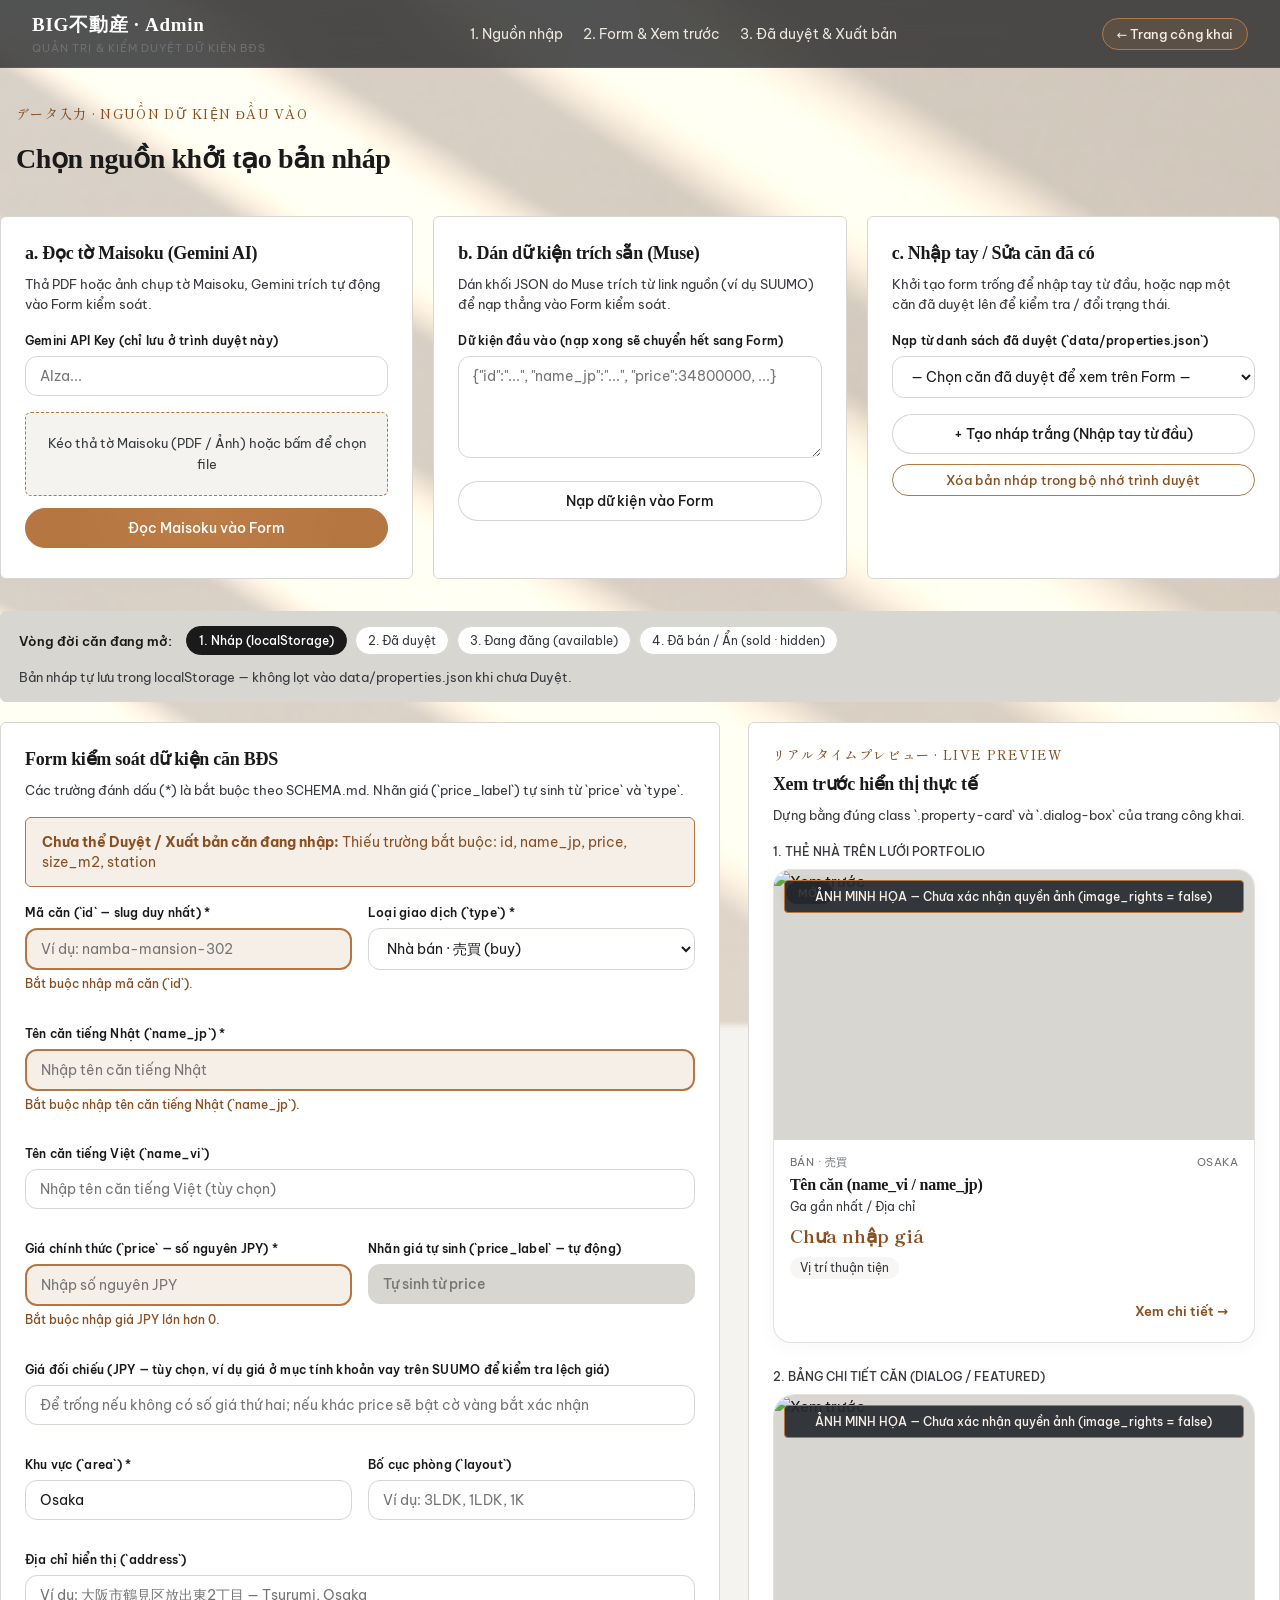
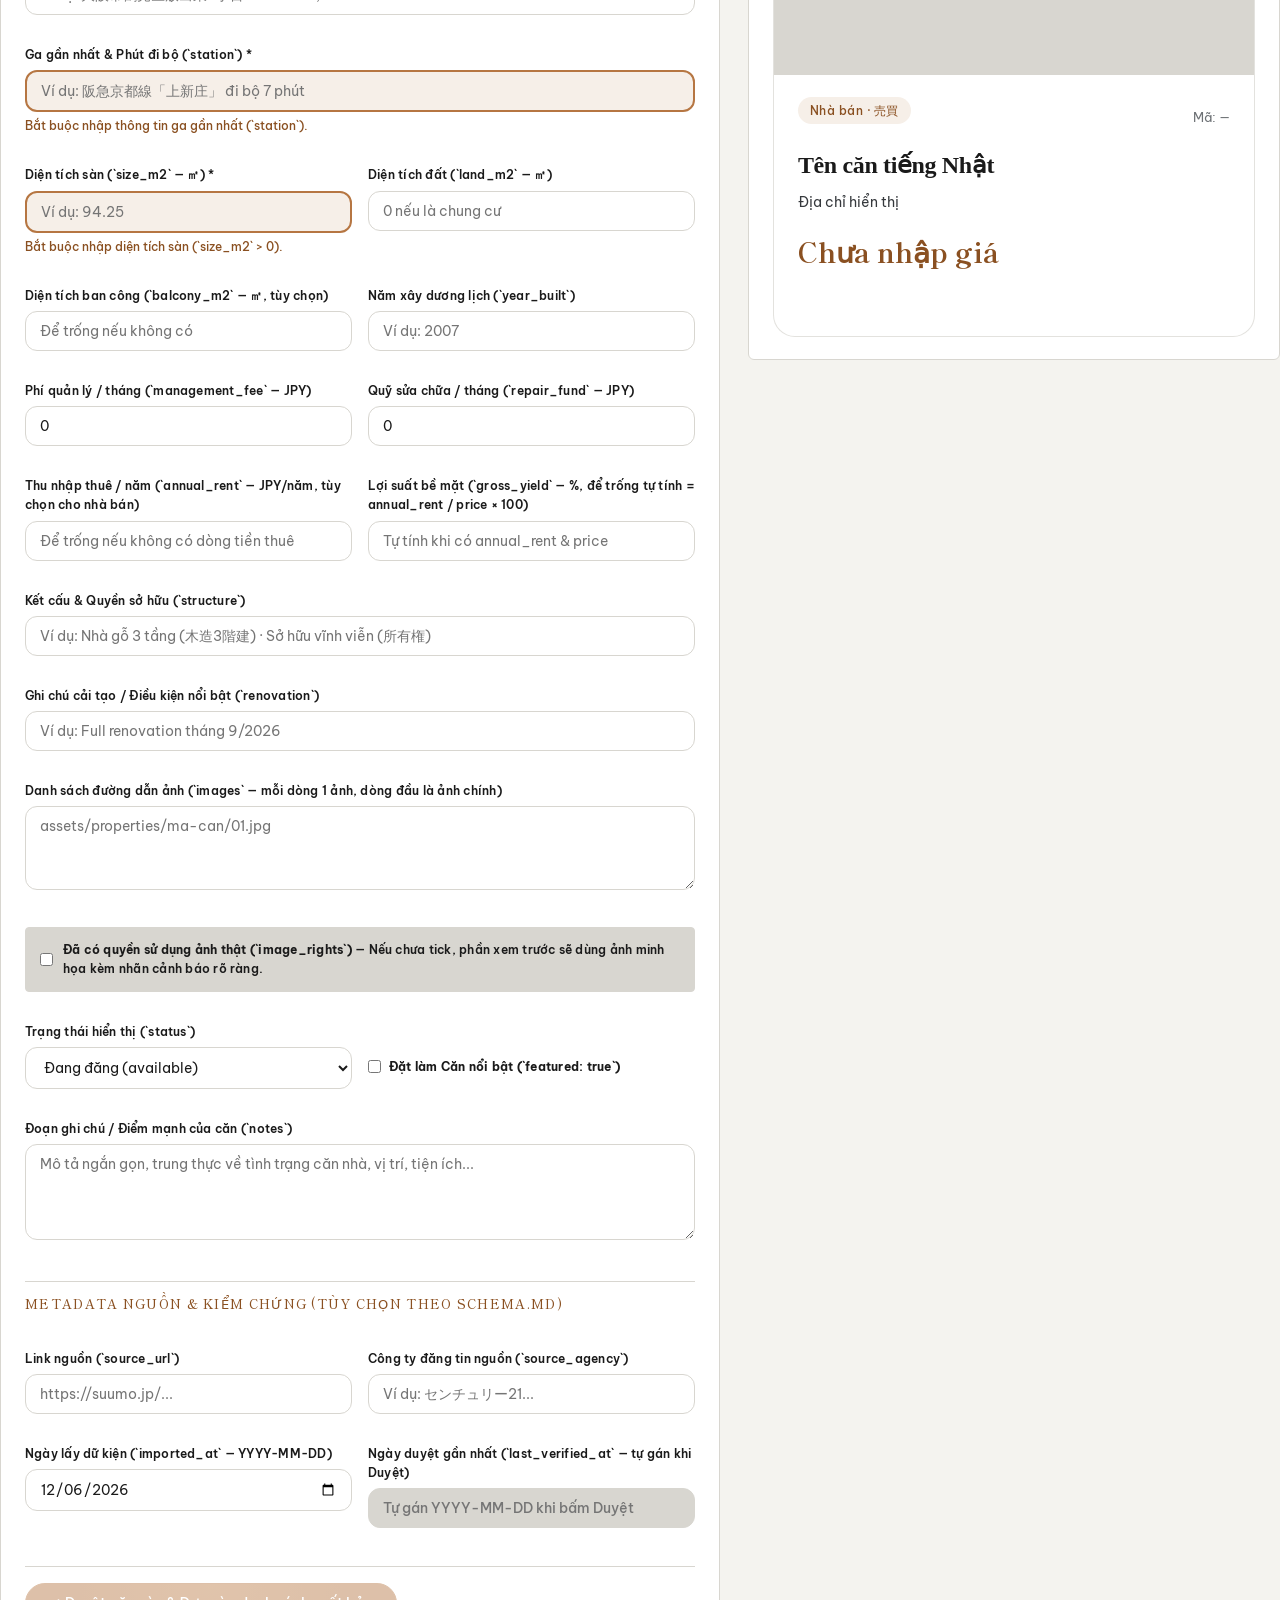
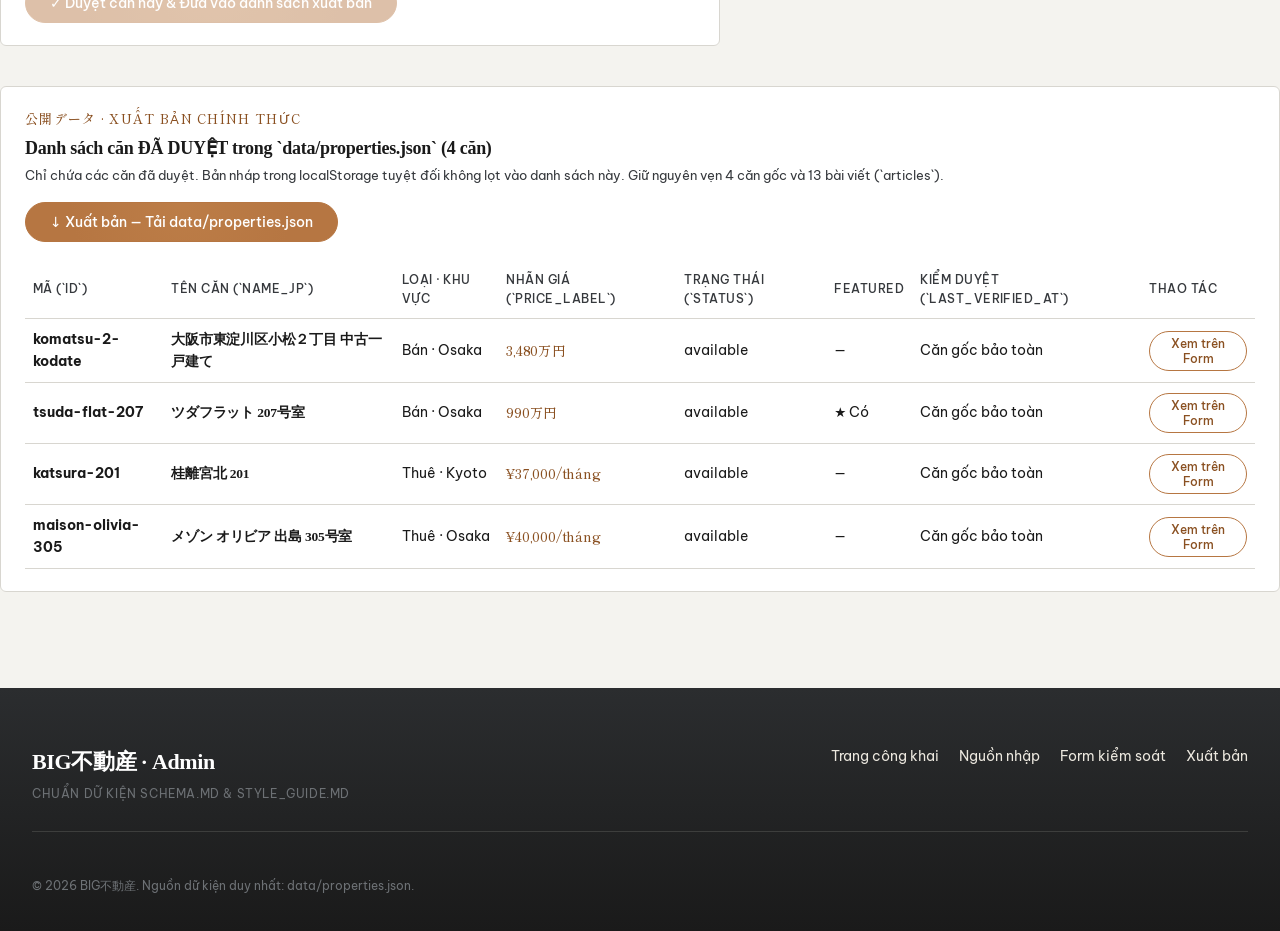
==== commit 5c259419: "feat(ui,content): add client showcase diptych, sunlit backdrop, refined sections, and humanized/veri" ====
--- a/admin.html
+++ b/admin.html
@@ -4,7 +4,7 @@
   <meta charset="utf-8">
   <meta name="viewport" content="width=device-width, initial-scale=1.0">
   <title>Admin Quản trị nhà — BIG不動産</title>
-  <link rel="stylesheet" href="styles.css?v=20261114f">
+  <link rel="stylesheet" href="styles.css?v=20261115d">
 </head>
 <body>
 
@@ -306,7 +306,7 @@
 
             <!-- 5 TRƯỜNG TÙY CHỌN MỞ RỘNG TRONG HỢP ĐỒNG -->
             <div class="form-group full-width" style="border-top: 1px solid var(--line); padding-top: 12px; margin-top: 4px;">
-              <div class="kicker" style="margin-bottom: 4px;">Metadata Nguồn &amp; Kiểm증 (Tùy chọn theo SCHEMA.md)</div>
+              <div class="kicker" style="margin-bottom: 4px;">Metadata Nguồn &amp; Kiểm chứng (Tùy chọn theo SCHEMA.md)</div>
             </div>
 
             <div class="form-group" id="grp-source_url">
--- a/styles.css
+++ b/styles.css
@@ -73,17 +73,23 @@
   text-rendering: optimizeLegibility;
 }
 
-/* Nền bê tông đá terrazzo kiến trúc làm mờ nhẹ giúp chữ phía trước sắc nét, dễ đọc */
+/* Nền vệt nắng chéo qua lam gỗ (Mẫu 1A) làm mờ dịu + chừa biên GPU parallax êm nhẹ */
 body::before {
   content: "";
   position: fixed;
-  inset: -8px;
+  top: -12vh;
+  right: -4vw;
+  bottom: -12vh;
+  left: -4vw;
   z-index: -1;
   pointer-events: none;
   background:
-    linear-gradient(180deg, rgba(244, 243, 239, 0.50) 0%, rgba(244, 243, 239, 0.42) 55%, rgba(238, 236, 231, 0.50) 100%),
-    url('assets/concrete-wall-bg.jpg?v=20261114e') 0 0 / 512px 1024px repeat;
-  filter: blur(1.8px);
+    linear-gradient(180deg, rgba(246, 244, 240, 0.44) 0%, rgba(245, 242, 237, 0.36) 50%, rgba(240, 237, 231, 0.46) 100%),
+    url('assets/sunbeam-wall-bg.jpg?v=20261114g') center center / cover no-repeat;
+  filter: blur(2.6px) brightness(1.06);
+  transform: translate3d(var(--bg-parallax-x, 0px), var(--bg-parallax-y, 0px), 0) scale(var(--bg-parallax-scale, 1.03));
+  transform-origin: center center;
+  will-change: transform;
 }
 
 h1, h2, h3, h4, .serif {
@@ -397,14 +403,317 @@
 }
 
 /* ==========================================================================
+   3.5. CLIENT SHOWCASE DIPTYCH (1 khung hình lớn tách 2 ảnh thông minh)
+   ========================================================================== */
+section.client-showcase-section {
+  padding: 20px 0 28px;
+}
+.client-showcase-shell {
+  position: relative;
+}
+.client-showcase-stage {
+  position: relative;
+  height: clamp(470px, 59vh, 590px);
+  padding: 7px;
+  border-radius: 24px;
+  background: rgba(255, 255, 255, 0.72);
+  backdrop-filter: blur(12px);
+  -webkit-backdrop-filter: blur(12px);
+  border: 1px solid rgba(216, 214, 208, 0.88);
+  box-shadow: 0 22px 54px rgba(26, 28, 32, 0.11);
+  transition: border-color 0.35s ease, box-shadow 0.38s cubic-bezier(0.22, 1, 0.36, 1);
+}
+.client-showcase-stage:hover {
+  border-color: var(--bulb-gold);
+  box-shadow: var(--bulb-halo);
+}
+.client-showcase-diptych {
+  position: relative;
+  display: grid;
+  grid-template-columns: repeat(2, minmax(0, 1fr));
+  gap: 7px;
+  width: 100%;
+  height: 100%;
+  border-radius: 18px;
+  overflow: hidden;
+  background-color: rgba(244, 243, 239, 0.92);
+}
+.client-showcase-pane {
+  position: relative;
+  width: 100%;
+  height: 100%;
+  overflow: hidden;
+  background-color: #232629;
+  cursor: zoom-in;
+}
+.client-showcase-pane::after {
+  content: "";
+  position: absolute;
+  inset: 0;
+  background: linear-gradient(
+    180deg,
+    rgba(20, 22, 26, 0.14) 0%,
+    rgba(20, 22, 26, 0.0) 26%,
+    rgba(20, 22, 26, 0.04) 55%,
+    rgba(18, 20, 24, 0.68) 100%
+  );
+  pointer-events: none;
+  z-index: 2;
+}
+.showcase-slide {
+  position: absolute;
+  inset: 0;
+  margin: 0;
+  opacity: 0;
+  visibility: hidden;
+  z-index: 1;
+  transition: opacity 0.72s cubic-bezier(0.22, 1, 0.36, 1), visibility 0.72s step-end;
+}
+.showcase-slide.is-active {
+  opacity: 1;
+  visibility: visible;
+  z-index: 2;
+  transition: opacity 0.72s cubic-bezier(0.22, 1, 0.36, 1), visibility 0s step-start;
+}
+.showcase-slide img {
+  width: 100%;
+  height: 100%;
+  object-fit: cover;
+  object-position: center 22%;
+  display: block;
+  transform: scale(1.025);
+  transition: transform 4.5s cubic-bezier(0.22, 1, 0.36, 1);
+}
+.showcase-slide.is-active img {
+  transform: scale(1);
+}
+.client-showcase-pane:hover .showcase-slide.is-active img {
+  transform: scale(1.03);
+  transition: transform 0.8s cubic-bezier(0.22, 1, 0.36, 1);
+}
+.showcase-slide img.is-portrait {
+  object-position: center 15%;
+}
+.showcase-pane-zoom {
+  position: absolute;
+  top: 16px;
+  right: 16px;
+  z-index: 4;
+  width: 34px;
+  height: 34px;
+  border-radius: 50%;
+  border: 1px solid rgba(255, 255, 255, 0.28);
+  background: rgba(22, 24, 28, 0.45);
+  backdrop-filter: blur(10px);
+  -webkit-backdrop-filter: blur(10px);
+  color: #FFFFFF;
+  font-size: 15px;
+  display: flex;
+  align-items: center;
+  justify-content: center;
+  opacity: 0;
+  transform: translateY(-2px);
+  transition: opacity 0.25s ease, transform 0.25s ease, background-color 0.25s ease, border-color 0.25s ease;
+  pointer-events: none;
+}
+.client-showcase-pane:hover .showcase-pane-zoom {
+  opacity: 1;
+  transform: translateY(0);
+}
+.showcase-edge-nav {
+  position: absolute;
+  top: 50%;
+  transform: translateY(-50%);
+  z-index: 5;
+  width: 40px;
+  height: 40px;
+  border-radius: 50%;
+  border: 1px solid rgba(255, 255, 255, 0.28);
+  background: rgba(20, 22, 26, 0.44);
+  backdrop-filter: blur(10px);
+  -webkit-backdrop-filter: blur(10px);
+  color: #FFFFFF;
+  font-size: 20px;
+  line-height: 1;
+  cursor: pointer;
+  display: flex;
+  align-items: center;
+  justify-content: center;
+  opacity: 0;
+  transition: opacity 0.28s ease, background-color 0.25s ease, border-color 0.25s ease, box-shadow 0.25s ease;
+}
+.showcase-edge-nav--prev { left: 20px; }
+.showcase-edge-nav--next { right: 20px; }
+.client-showcase-stage:hover .showcase-edge-nav {
+  opacity: 1;
+}
+.showcase-edge-nav:hover {
+  background: var(--amber);
+  border-color: var(--bulb-gold);
+  box-shadow: var(--bulb-btn-glow);
+}
+
+/* Thẻ kính mờ Japandi căn giữa cân đối giao giữa 2 khung hình lớn */
+.showcase-glass-card {
+  position: absolute;
+  left: 50%;
+  bottom: 24px;
+  transform: translateX(-50%);
+  z-index: 4;
+  width: min(620px, calc(100% - 64px));
+  padding: 15px 24px 16px;
+  border-radius: 15px;
+  background: rgba(20, 22, 26, 0.28);
+  backdrop-filter: blur(8px) saturate(125%);
+  -webkit-backdrop-filter: blur(8px) saturate(125%);
+  border: 1px solid rgba(255, 255, 255, 0.28);
+  box-shadow: 0 12px 32px rgba(0, 0, 0, 0.16);
+  color: #FFFFFF;
+  text-shadow: 0 1px 10px rgba(0, 0, 0, 0.45);
+  text-align: center;
+  pointer-events: auto;
+}
+.showcase-glass-kicker {
+  font-size: 10px;
+  font-weight: 600;
+  letter-spacing: 0.11em;
+  text-transform: uppercase;
+  color: var(--bulb-filament);
+  margin-bottom: 4px;
+}
+.showcase-glass-title {
+  margin: 0;
+  font-size: clamp(18px, 1.7vw, 24px);
+  font-weight: 600;
+  line-height: 1.24;
+  color: #FFFFFF;
+  letter-spacing: -0.012em;
+}
+.showcase-glass-highlights {
+  display: grid;
+  grid-template-columns: repeat(3, minmax(0, 1fr));
+  gap: 0;
+  margin-top: 11px;
+  padding-top: 10px;
+  border-top: 1px solid rgba(255, 255, 255, 0.22);
+}
+.showcase-highlight-item {
+  display: flex;
+  flex-direction: column;
+  align-items: center;
+  gap: 2px;
+  padding: 0 12px;
+  text-align: center;
+}
+.showcase-highlight-item + .showcase-highlight-item {
+  border-left: 1px solid rgba(255, 255, 255, 0.2);
+}
+.showcase-highlight-main {
+  font-size: 12.5px;
+  font-weight: 600;
+  color: #FFFFFF;
+  line-height: 1.25;
+}
+.showcase-highlight-sub {
+  font-size: 10.5px;
+  color: rgba(255, 255, 255, 0.86);
+  line-height: 1.3;
+}
+
+/* Lightbox phóng to ảnh album khách hàng */
+.album-lightbox-box {
+  max-width: min(980px, 94vw);
+  width: auto;
+  background: rgba(24, 26, 29, 0.94);
+  border: 1px solid rgba(255, 255, 255, 0.16);
+  color: #FFFFFF;
+  padding: 16px 16px 18px;
+  position: relative;
+}
+.album-lightbox-stage {
+  position: relative;
+  display: flex;
+  align-items: center;
+  justify-content: center;
+}
+.album-lightbox-stage img {
+  max-width: 100%;
+  max-height: 74vh;
+  width: auto;
+  height: auto;
+  border-radius: 12px;
+  object-fit: contain;
+  display: block;
+}
+.album-lightbox-footer {
+  display: flex;
+  align-items: center;
+  justify-content: space-between;
+  gap: 14px;
+  margin-top: 12px;
+  padding: 0 4px;
+}
+.album-lightbox-caption {
+  font-size: 14px;
+  color: rgba(255, 255, 255, 0.92);
+  font-weight: 500;
+}
+.album-lightbox-counter {
+  font-size: 12.5px;
+  color: rgba(255, 255, 255, 0.64);
+  white-space: nowrap;
+}
+.album-lightbox-nav {
+  position: absolute;
+  top: 50%;
+  transform: translateY(-50%);
+  width: 42px;
+  height: 42px;
+  border-radius: 50%;
+  border: 1px solid rgba(255, 255, 255, 0.25);
+  background: rgba(20, 22, 26, 0.68);
+  color: #FFFFFF;
+  font-size: 18px;
+  cursor: pointer;
+  display: flex;
+  align-items: center;
+  justify-content: center;
+  transition: background-color 0.2s ease, border-color 0.2s ease;
+}
+.album-lightbox-nav:hover {
+  background: var(--amber);
+  border-color: var(--bulb-gold);
+}
+.album-lightbox-nav--prev { left: 12px; }
+.album-lightbox-nav--next { right: 12px; }
+.album-lightbox-close {
+  position: absolute;
+  top: 12px;
+  right: 12px;
+  z-index: 3;
+  width: 36px;
+  height: 36px;
+  border-radius: 50%;
+  border: 1px solid rgba(255, 255, 255, 0.25);
+  background: rgba(20, 22, 26, 0.72);
+  color: #FFFFFF;
+  font-size: 18px;
+  line-height: 1;
+  cursor: pointer;
+}
+.album-lightbox-close:hover {
+  border-color: var(--bulb-gold);
+  background: rgba(43, 45, 47, 0.95);
+}
+
+/* ==========================================================================
    4. FEATURED PROPERTY (Căn nổi bật)
    ========================================================================== */
 section.featured-section {
-  background-color: rgba(222, 220, 214, 0.56);
-  border-top: 1px solid rgba(43, 45, 47, 0.08);
-  border-bottom: 1px solid rgba(43, 45, 47, 0.08);
-  padding: 64px 0;
-  margin-bottom: 72px;
+  background-color: rgba(244, 243, 239, 0.16);
+  border-bottom: 1px solid rgba(43, 45, 47, 0.1);
+  padding: 36px 0 64px;
+  margin-bottom: 56px;
 }
 .featured-grid {
   display: grid;
@@ -1894,6 +2203,64 @@
   }
   .footer-legal-grid {
     grid-template-columns: 1fr;
+  }
+}
+
+@media (max-width: 960px) {
+  .client-showcase-stage {
+    height: auto;
+  }
+  .client-showcase-diptych {
+    grid-template-columns: repeat(2, minmax(0, 1fr));
+    min-height: 360px;
+  }
+  .showcase-glass-card {
+    position: static;
+    left: auto;
+    transform: none;
+    width: 100%;
+    max-width: 100%;
+    margin-top: 8px;
+    background: rgba(34, 37, 42, 0.88);
+    border-radius: 14px;
+    padding: 18px 20px;
+  }
+}
+
+@media (max-width: 680px) {
+  section.client-showcase-section {
+    padding: 14px 0 22px;
+  }
+  .client-showcase-stage {
+    padding: 5px;
+    border-radius: 18px;
+  }
+  .client-showcase-diptych {
+    grid-template-columns: 1fr;
+    gap: 5px;
+    min-height: 0;
+    border-radius: 14px;
+  }
+  .client-showcase-pane {
+    aspect-ratio: 4 / 3;
+    height: auto;
+  }
+  .showcase-edge-nav {
+    width: 34px;
+    height: 34px;
+    font-size: 18px;
+  }
+  .showcase-glass-highlights {
+    grid-template-columns: 1fr;
+    gap: 8px;
+  }
+  .showcase-highlight-item {
+    padding: 0;
+  }
+  .showcase-highlight-item + .showcase-highlight-item {
+    border-left: none;
+    border-top: 1px solid rgba(255, 255, 255, 0.14);
+    padding-top: 8px;
   }
 }
 
@@ -2937,6 +3304,12 @@
 
 /* Tôn trọng cài đặt giảm chuyển động của hệ điều hành nếu có */
 @media (prefers-reduced-motion: reduce) {
+  body::before {
+    transform: none !important;
+    will-change: auto !important;
+  }
+  .showcase-slide,
+  .showcase-slide img,
   .zen-fade-up,
   .zen-shutter::after,
   .zen-shutter img,
